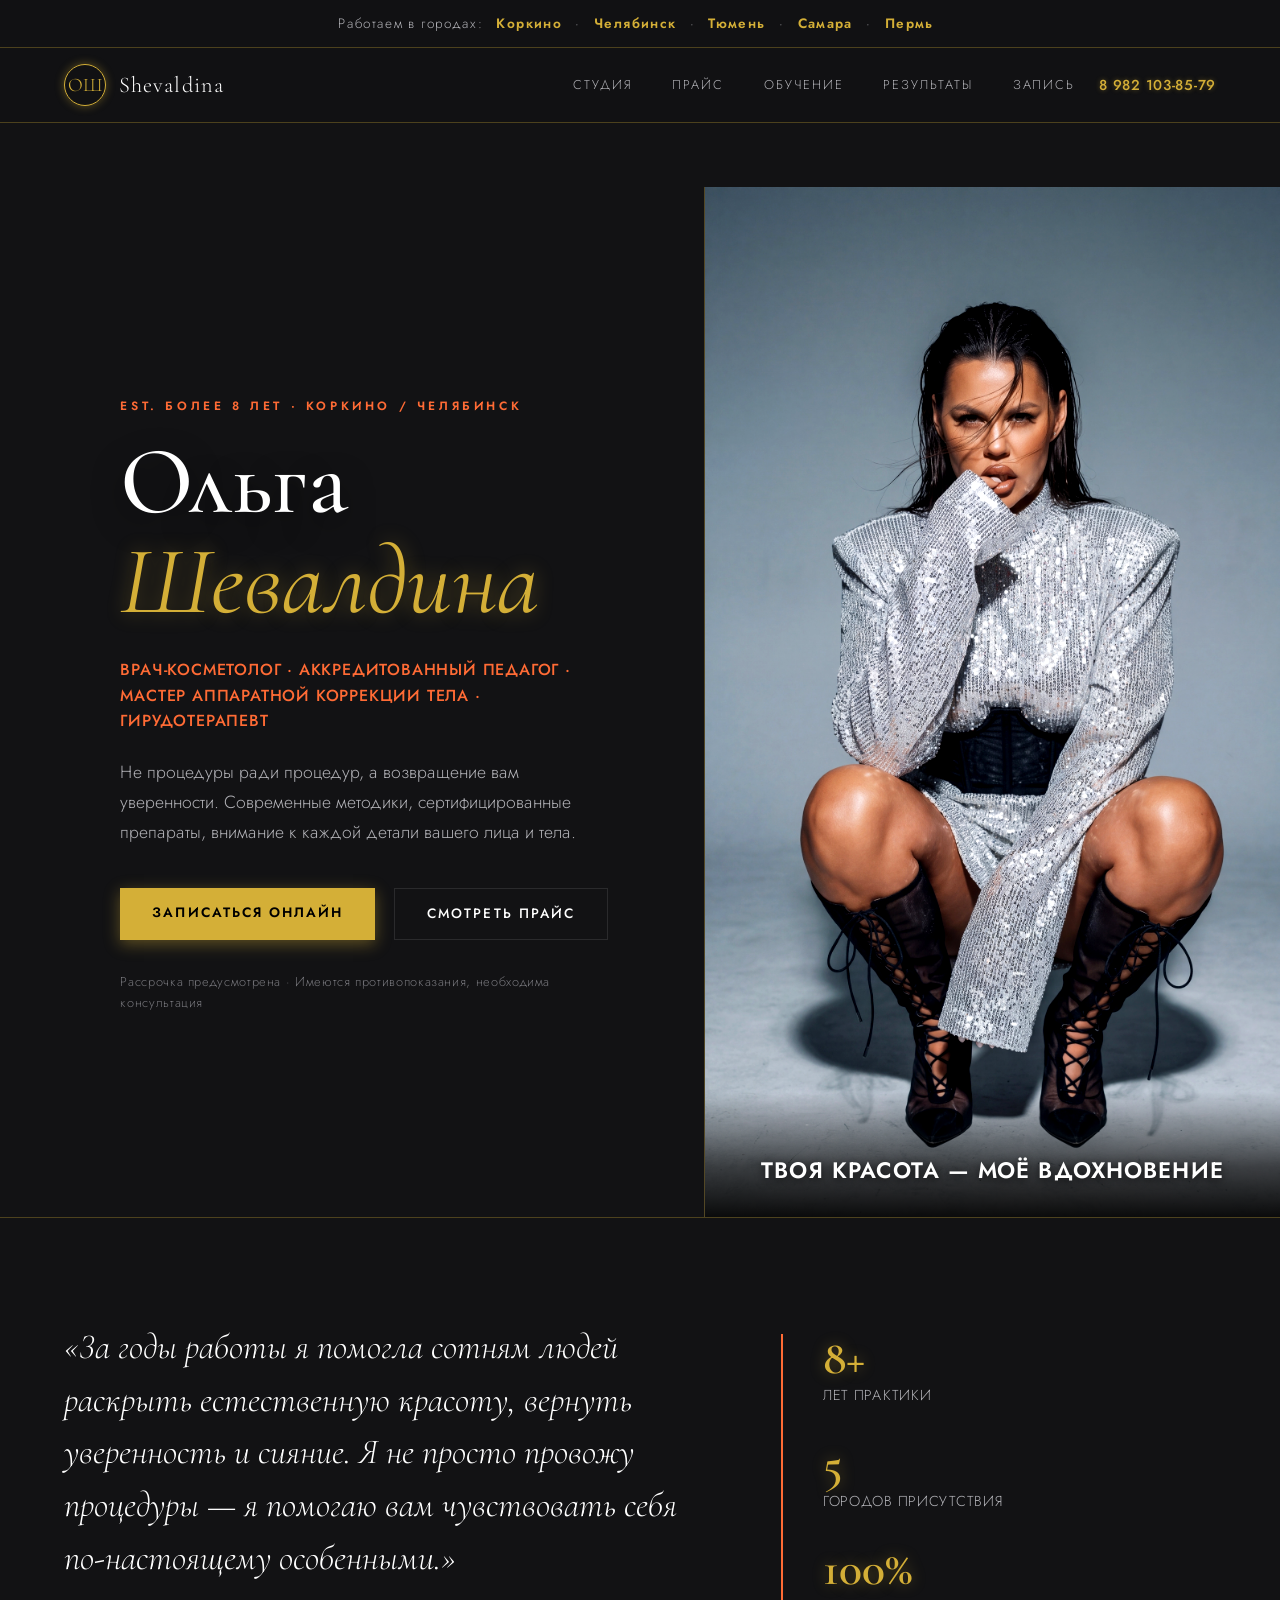
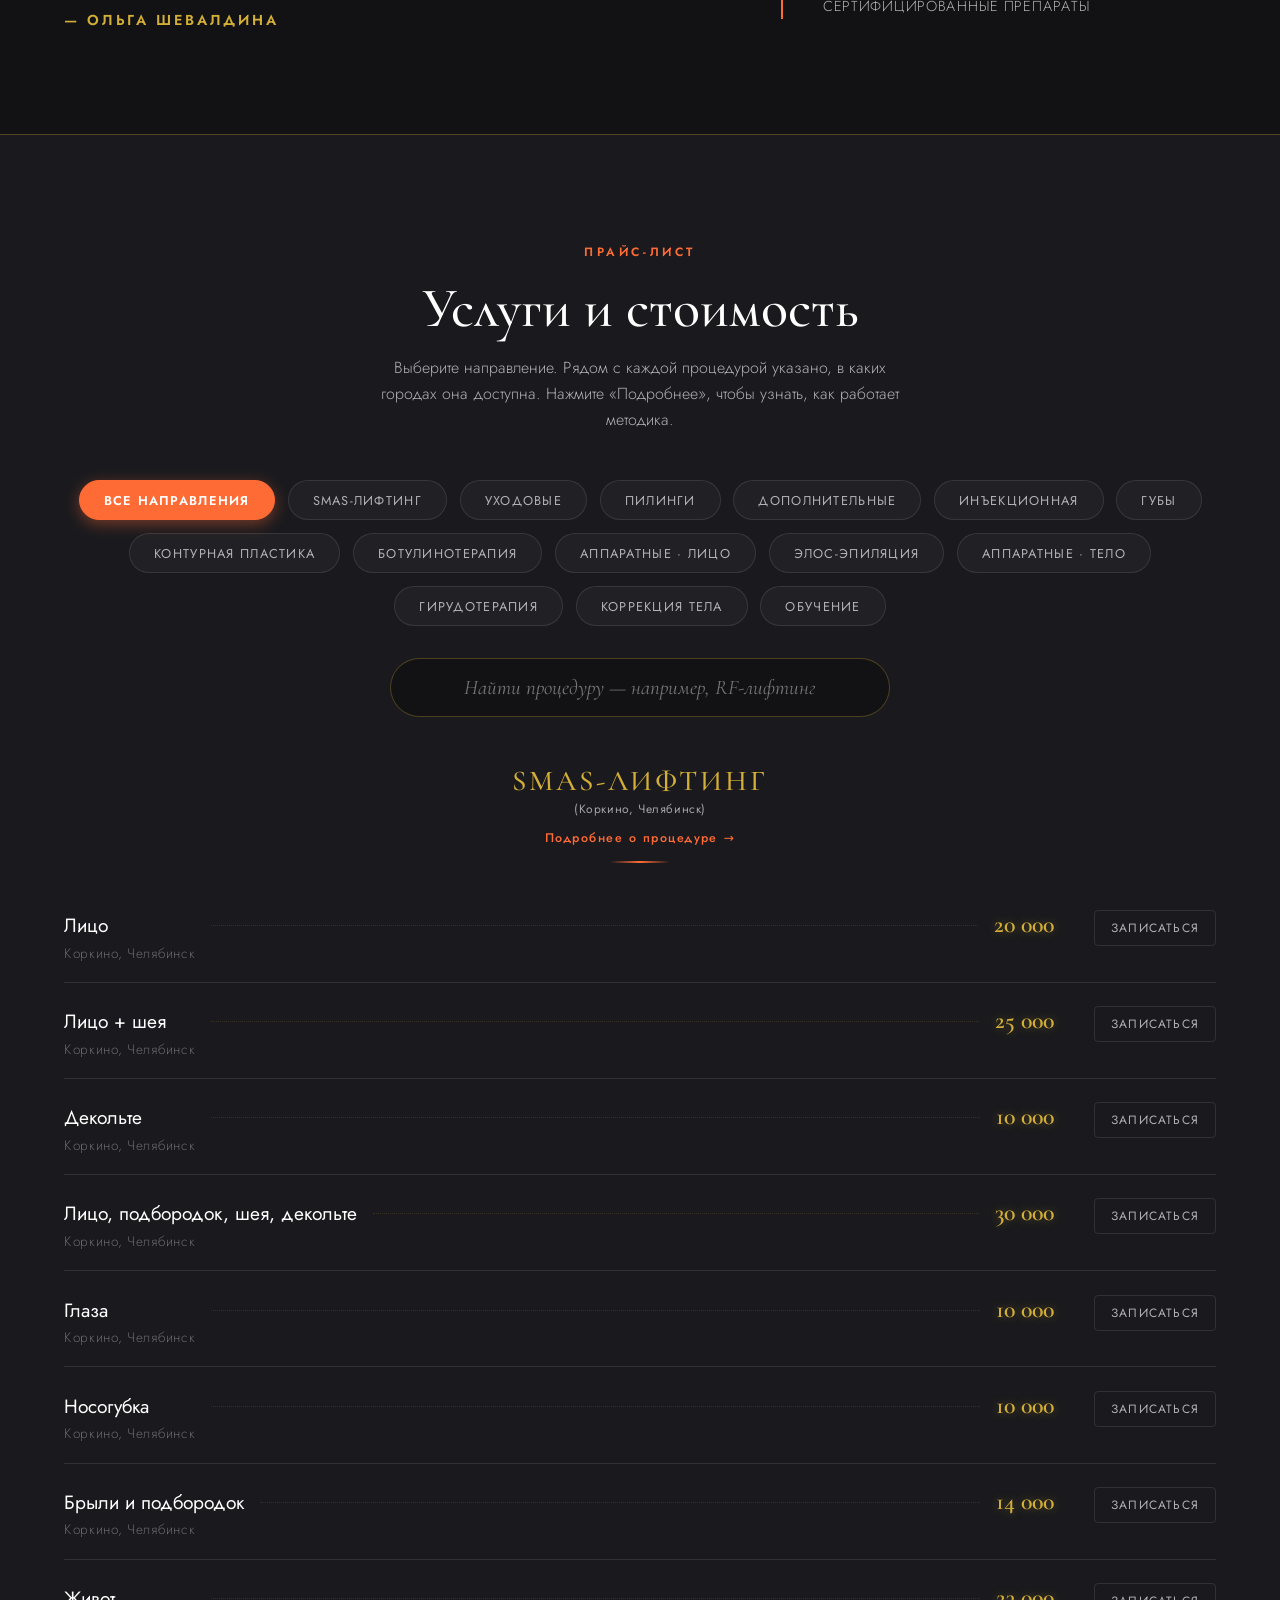
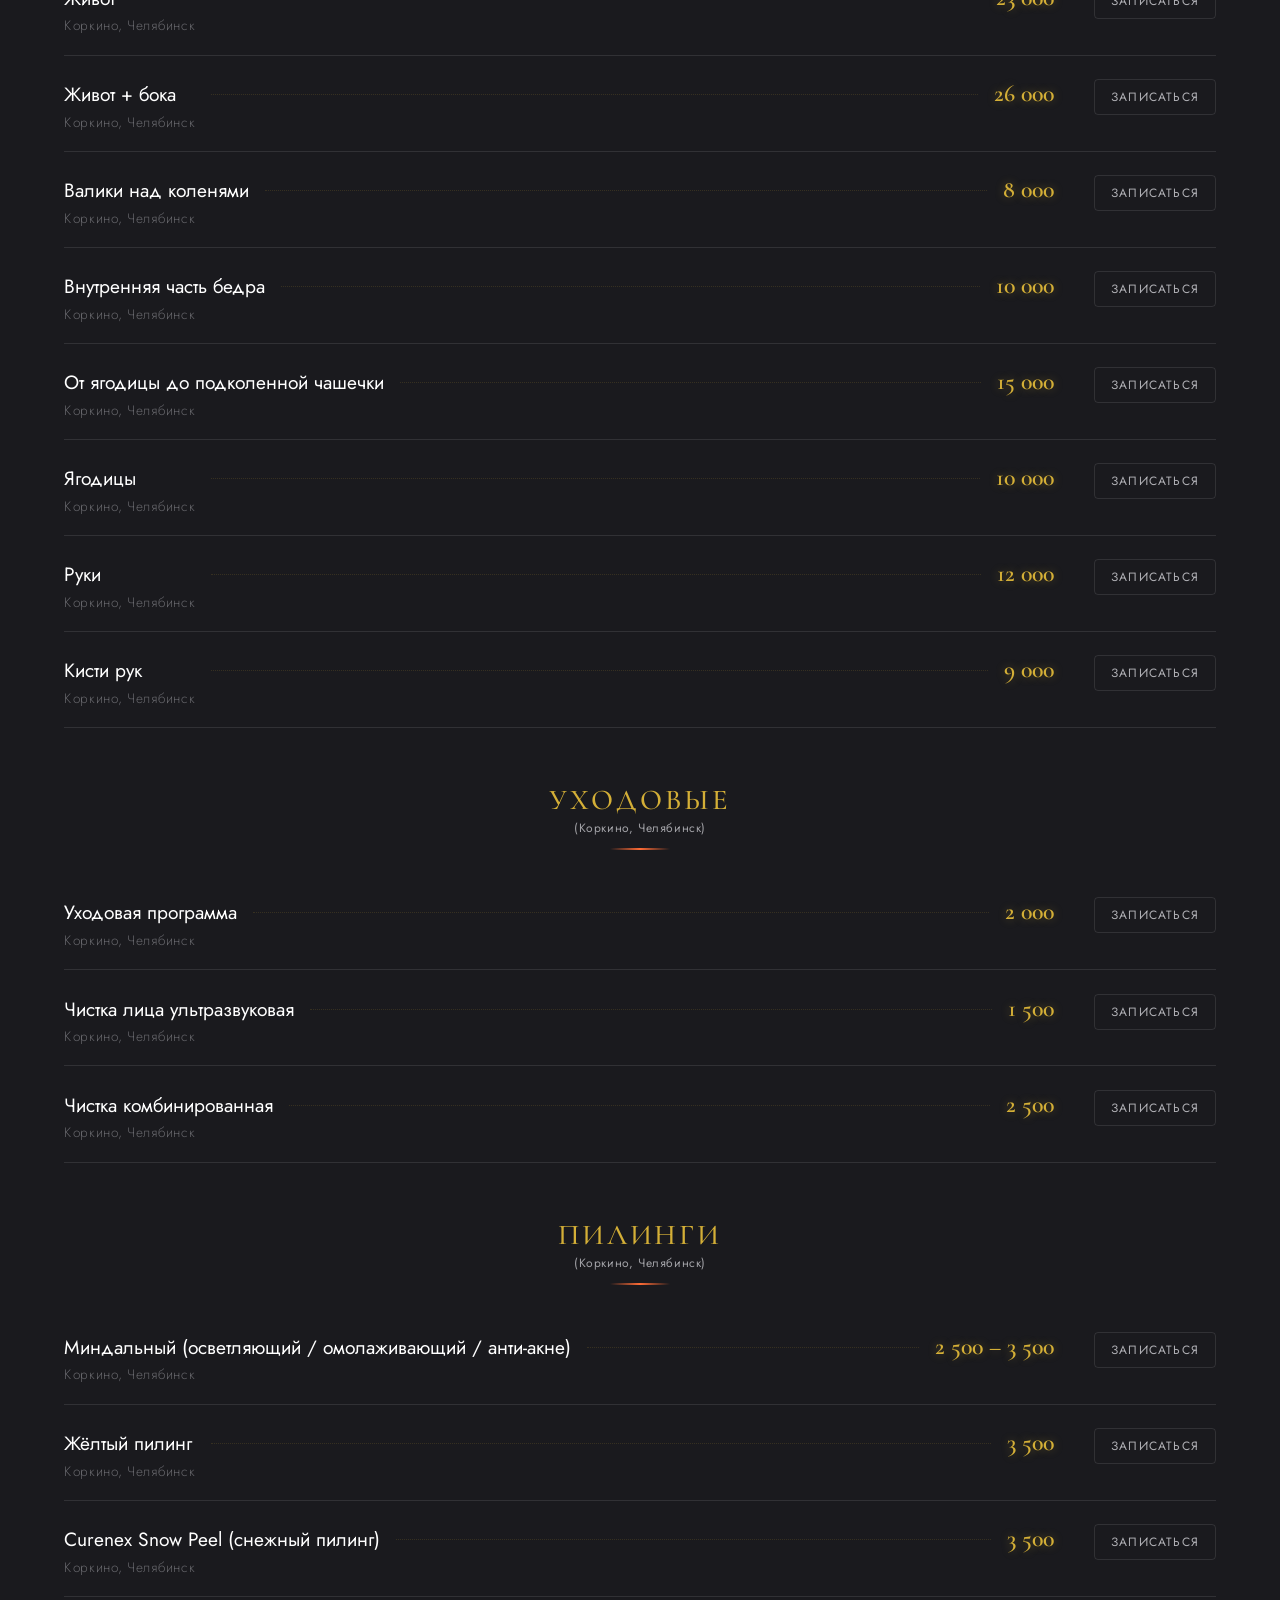
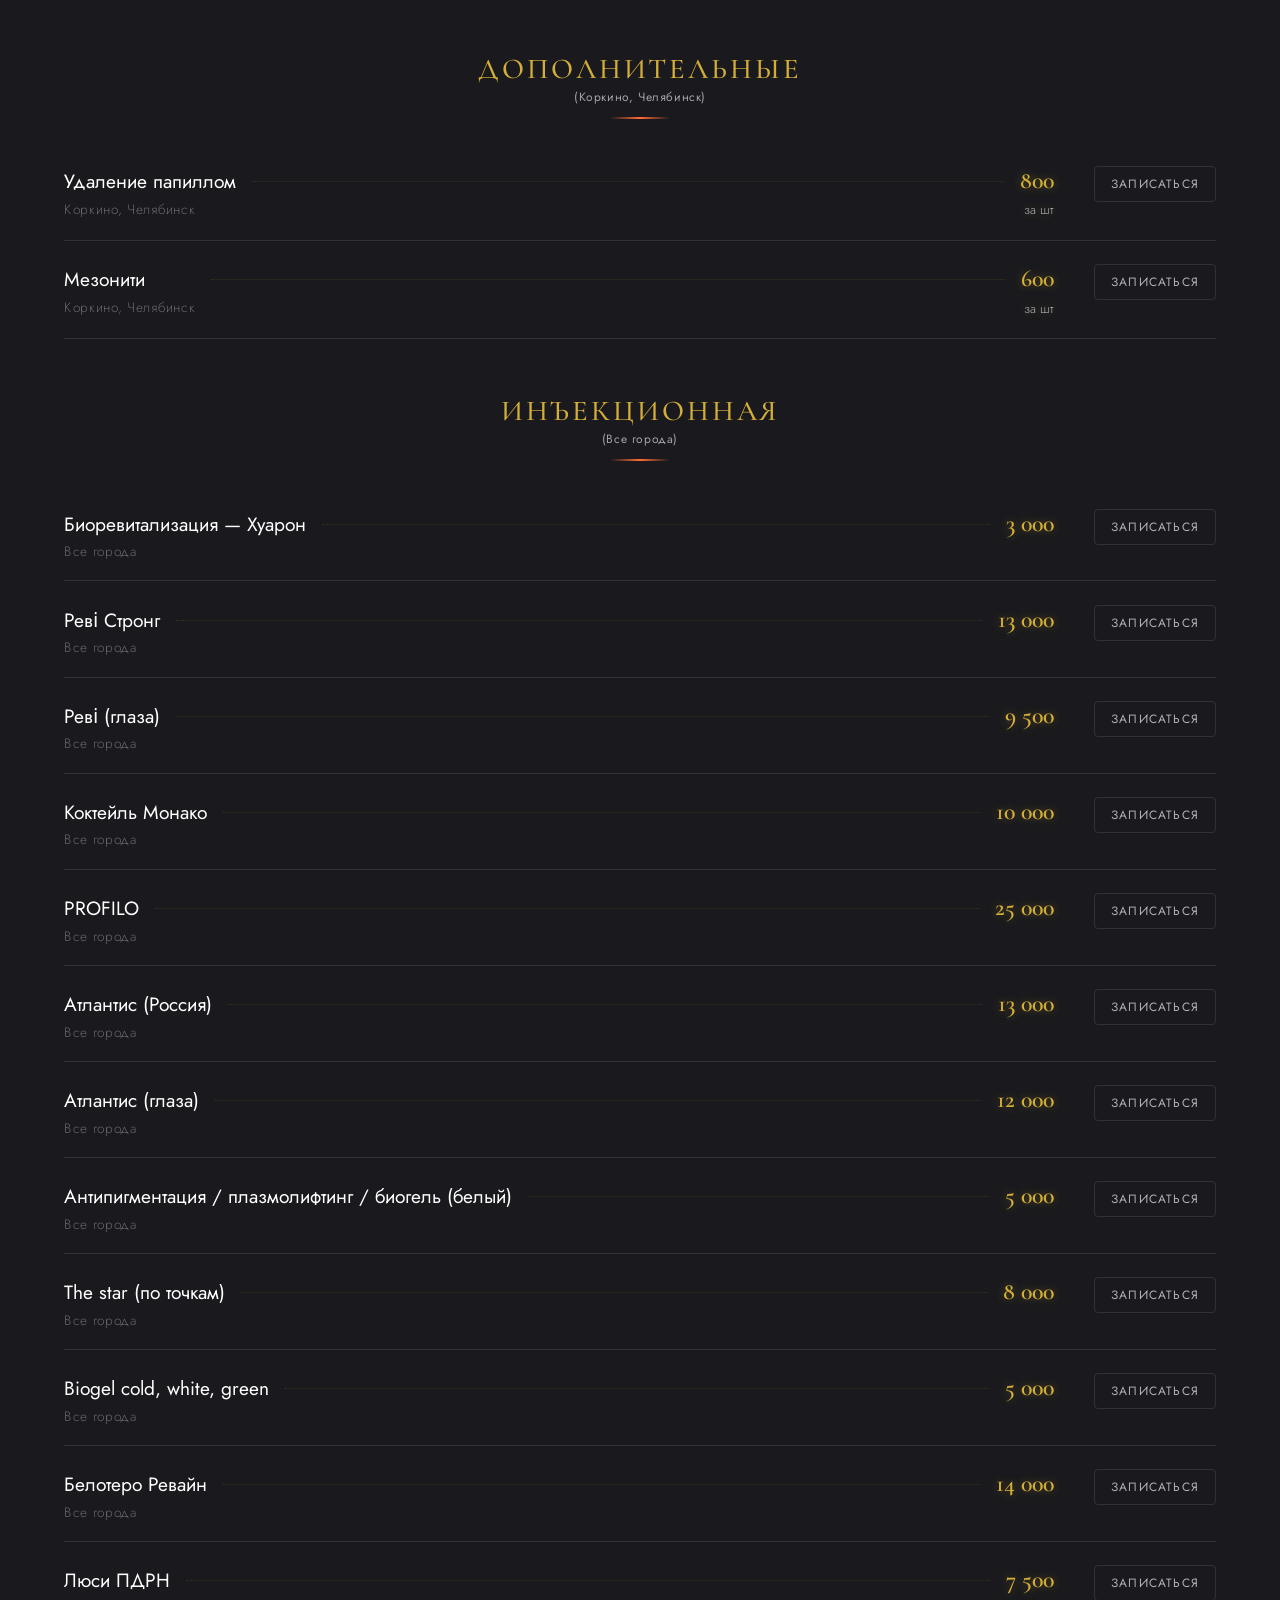
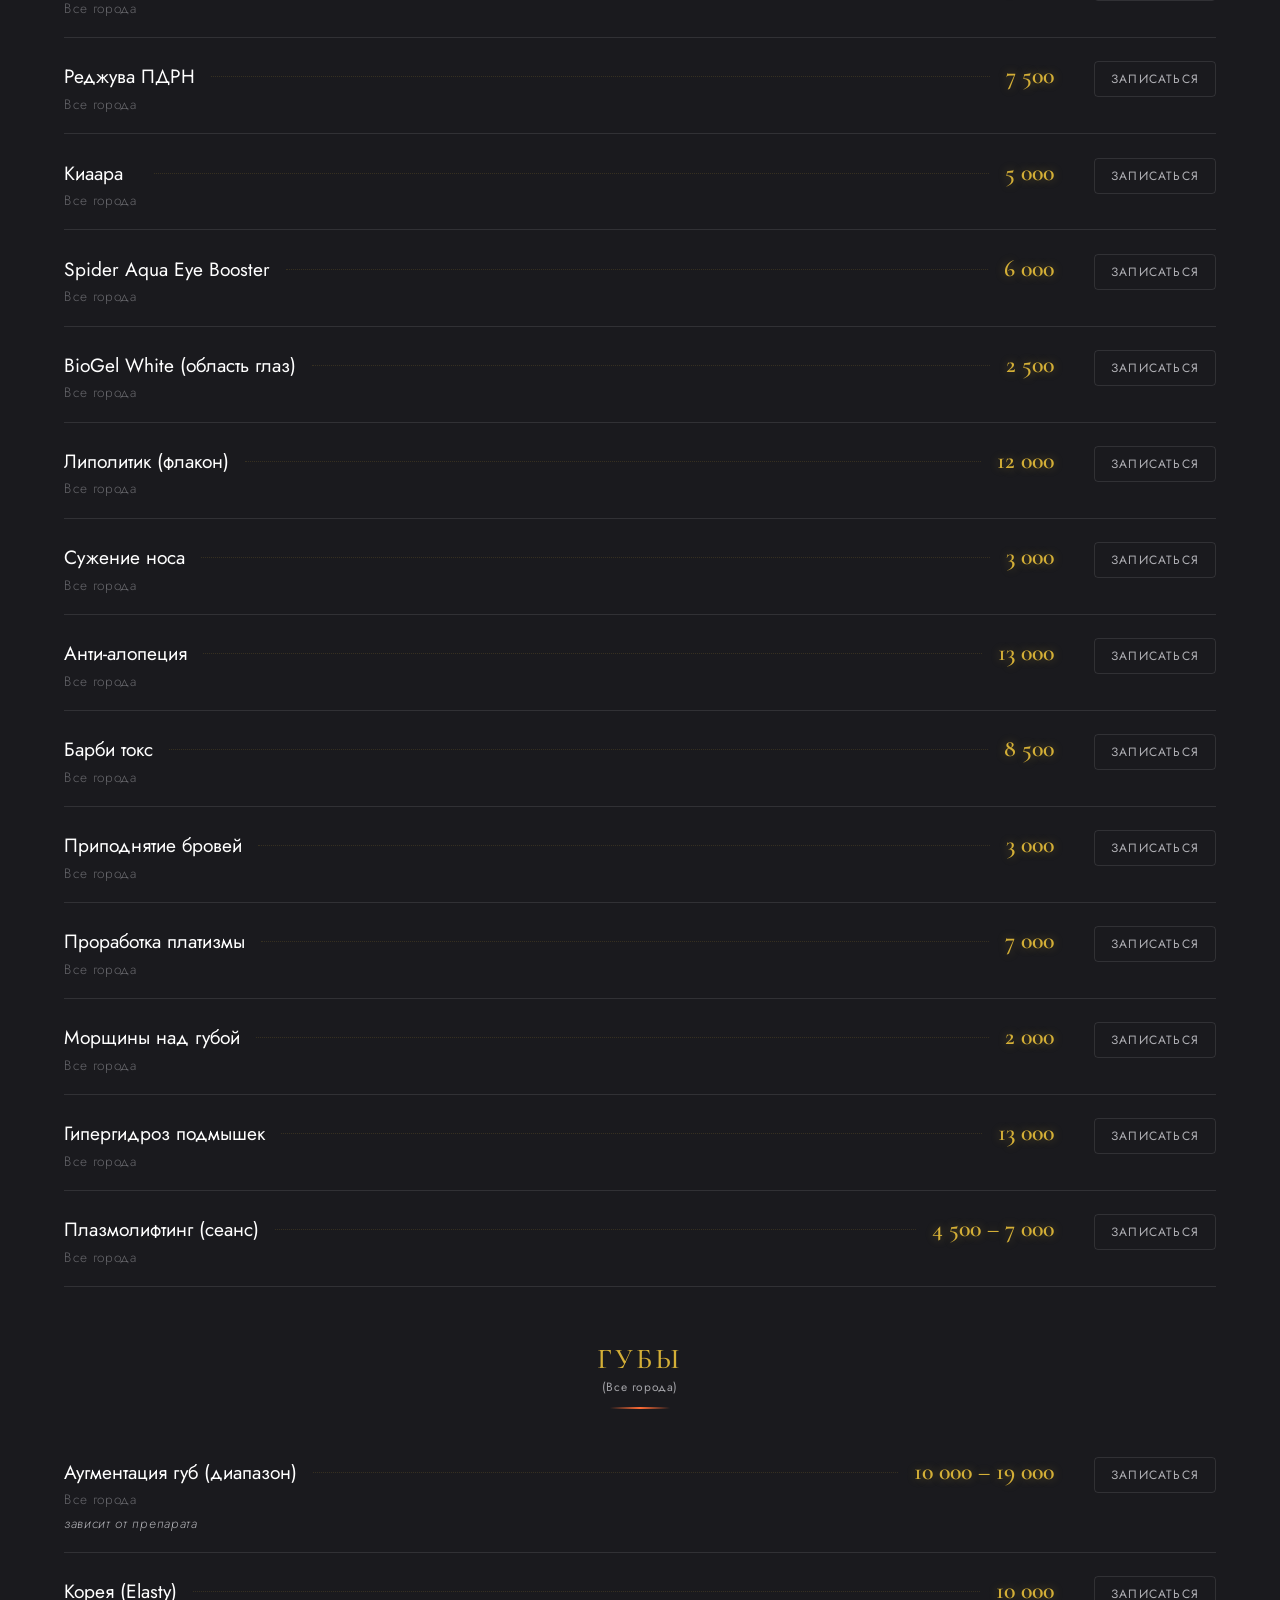
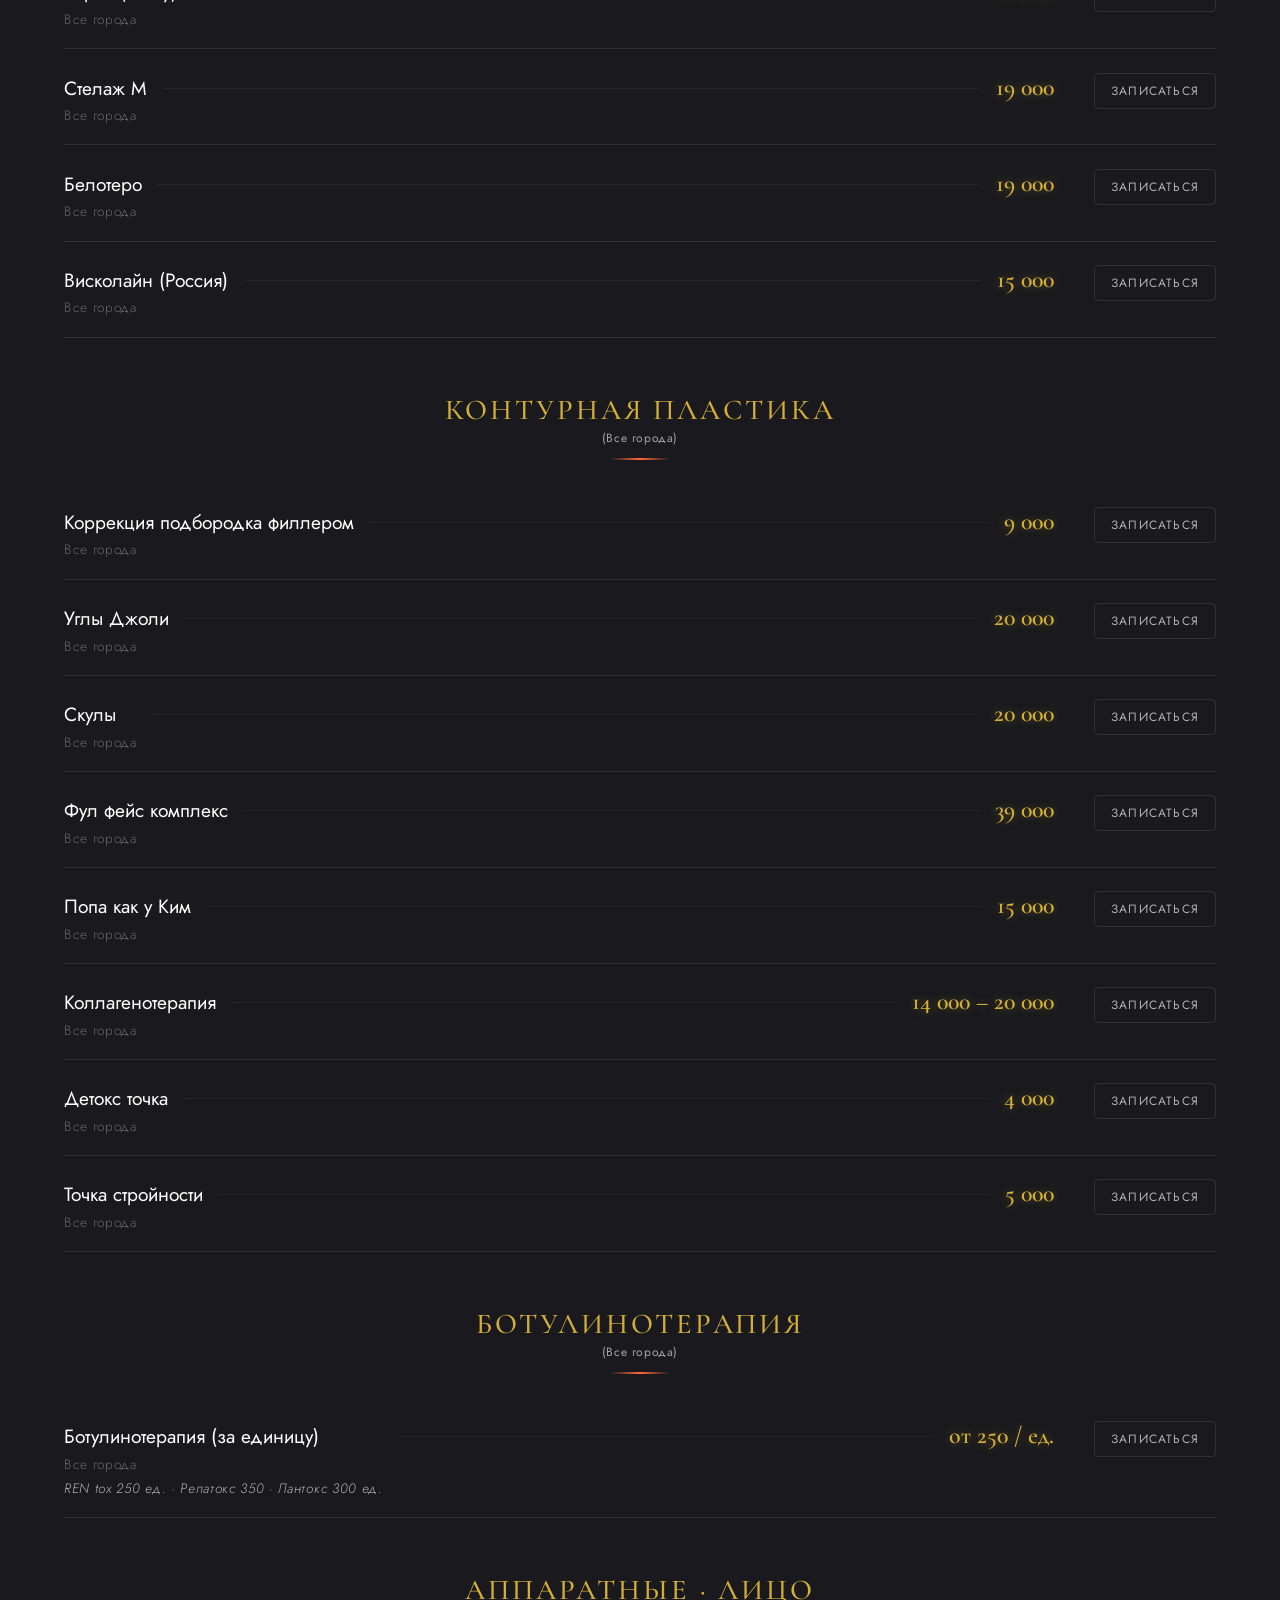
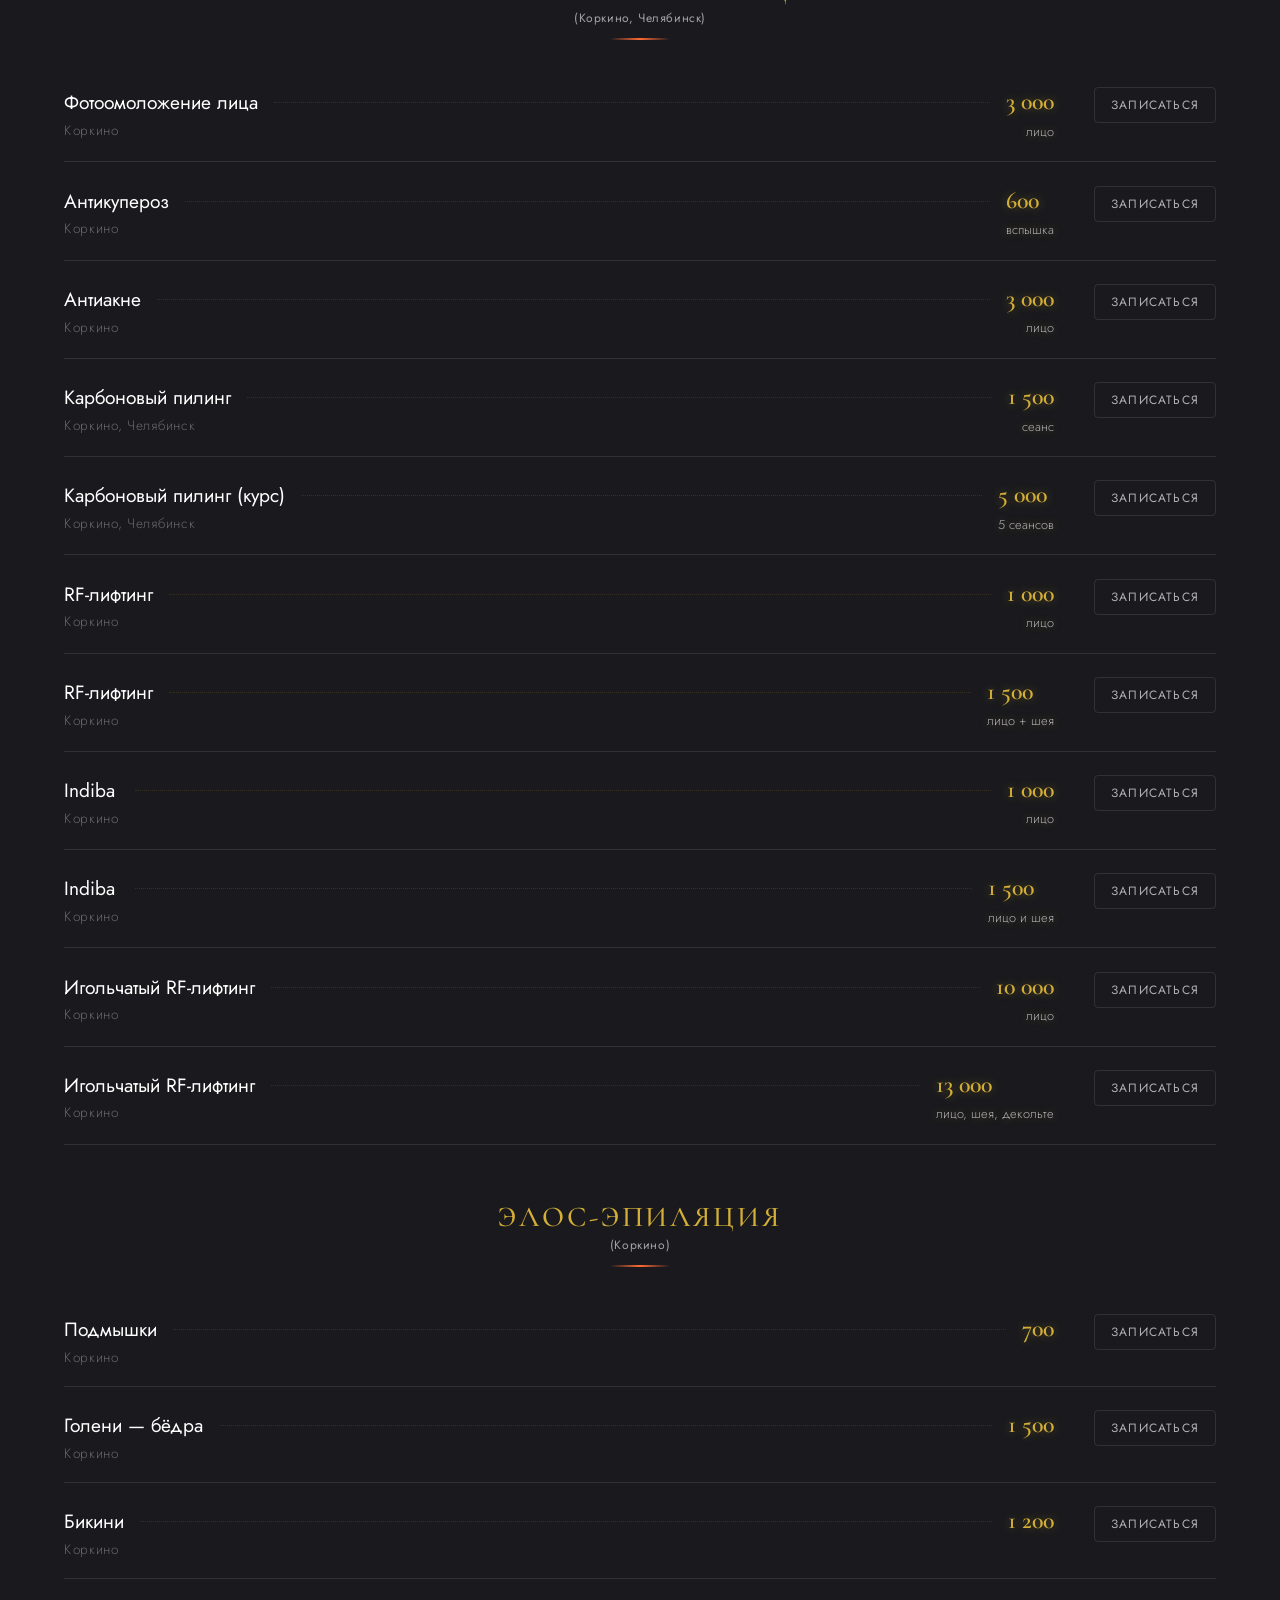
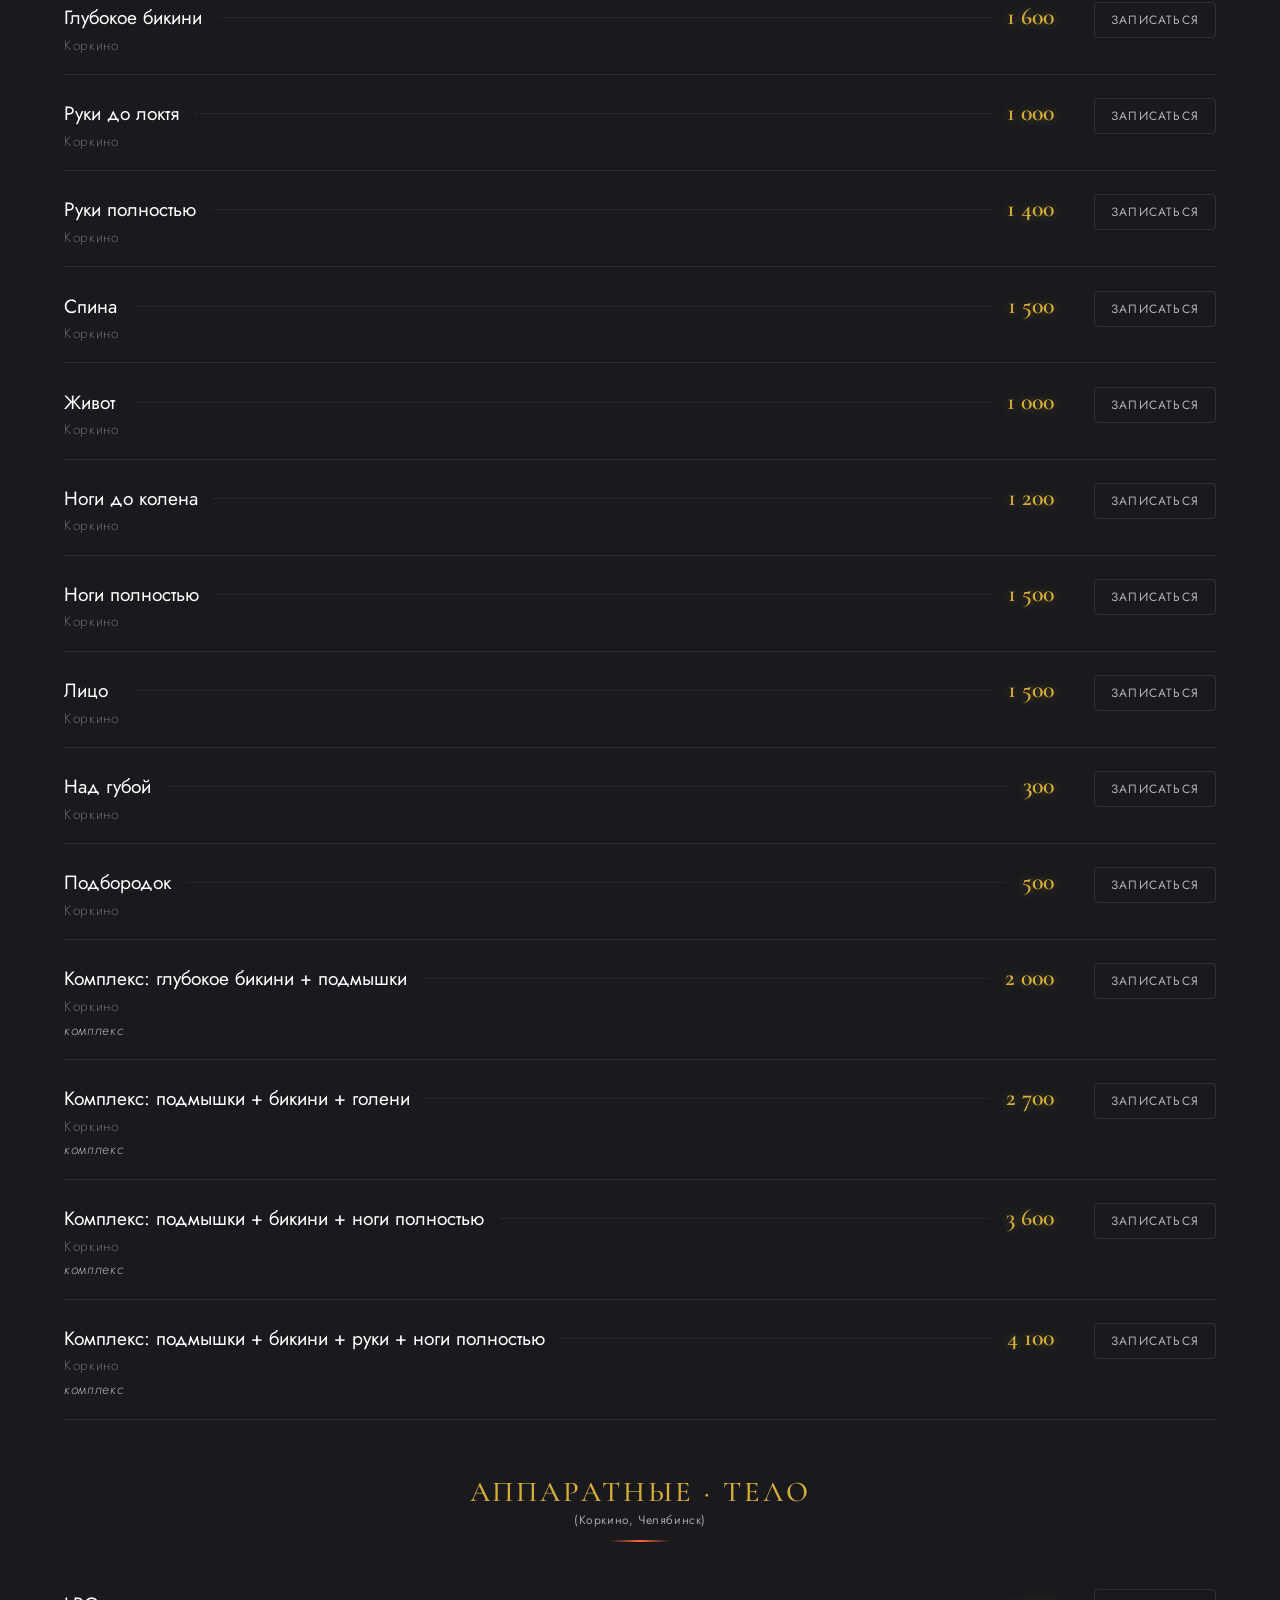
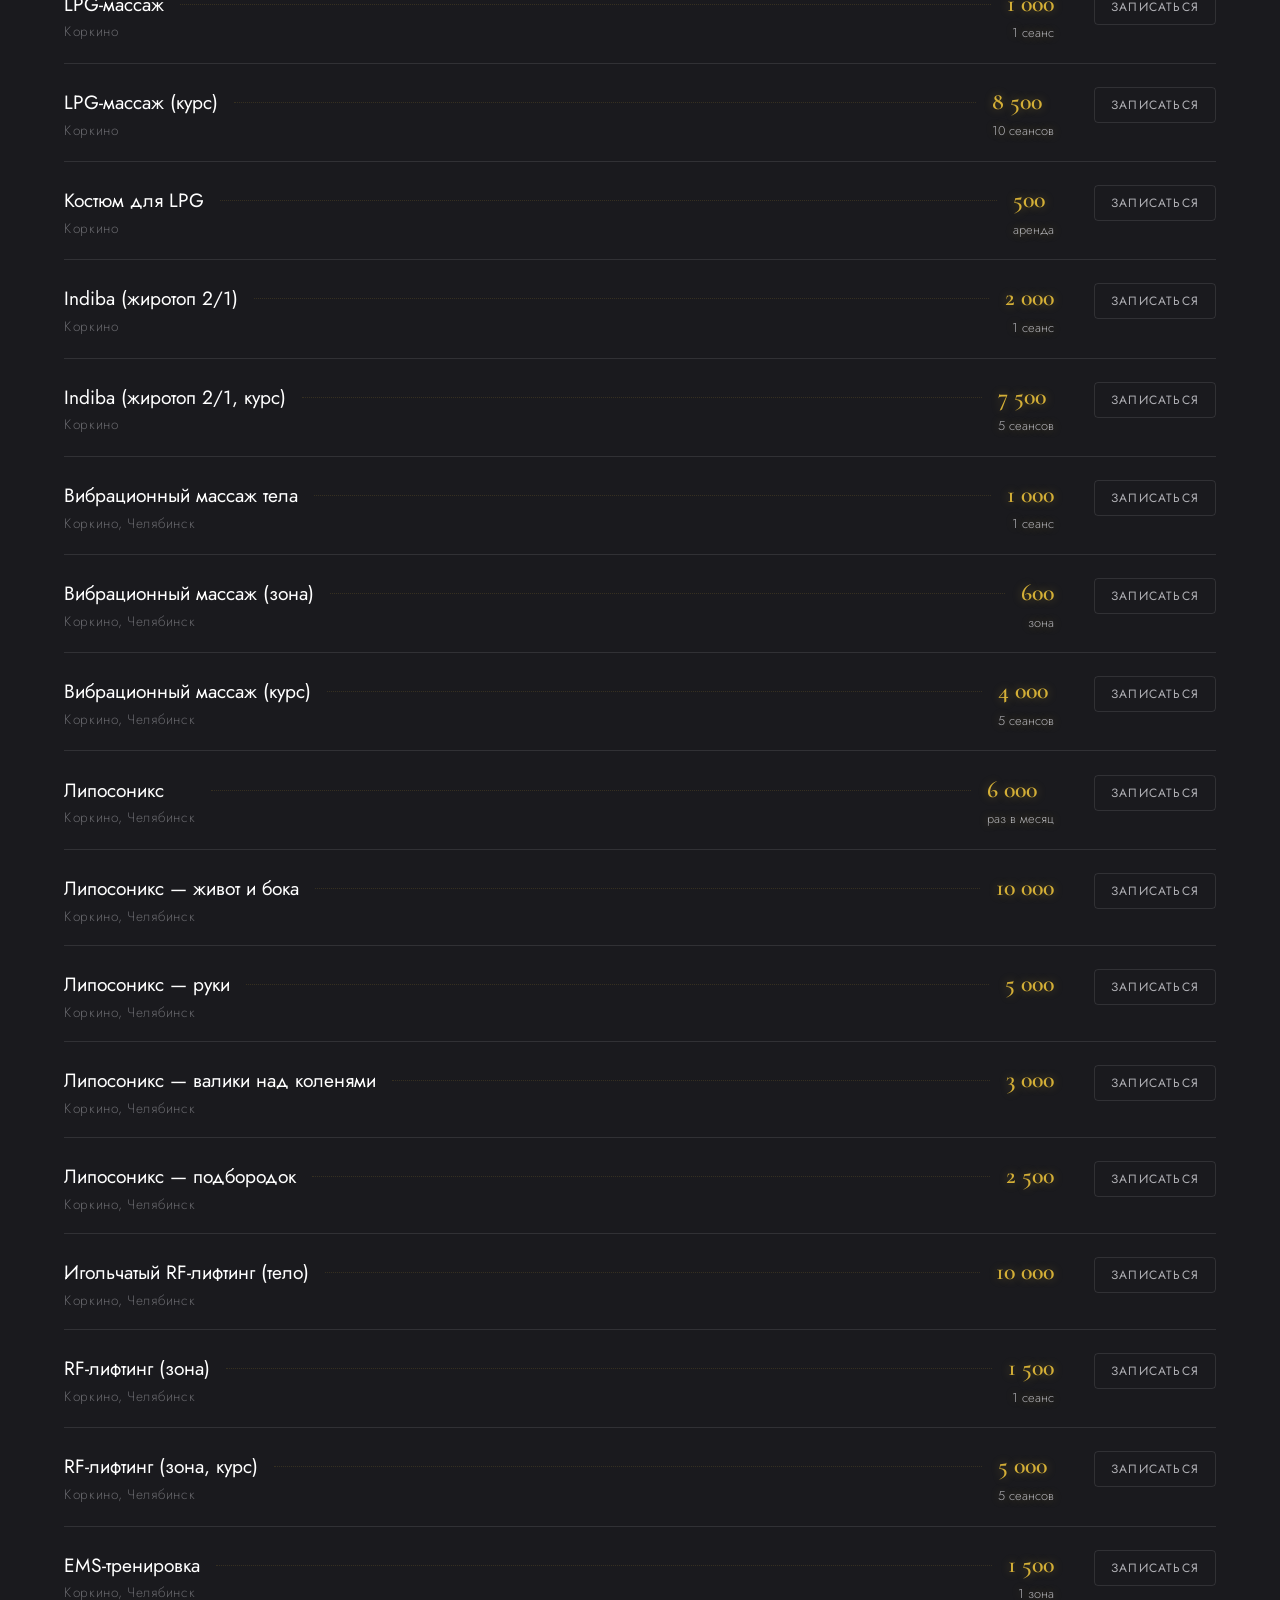
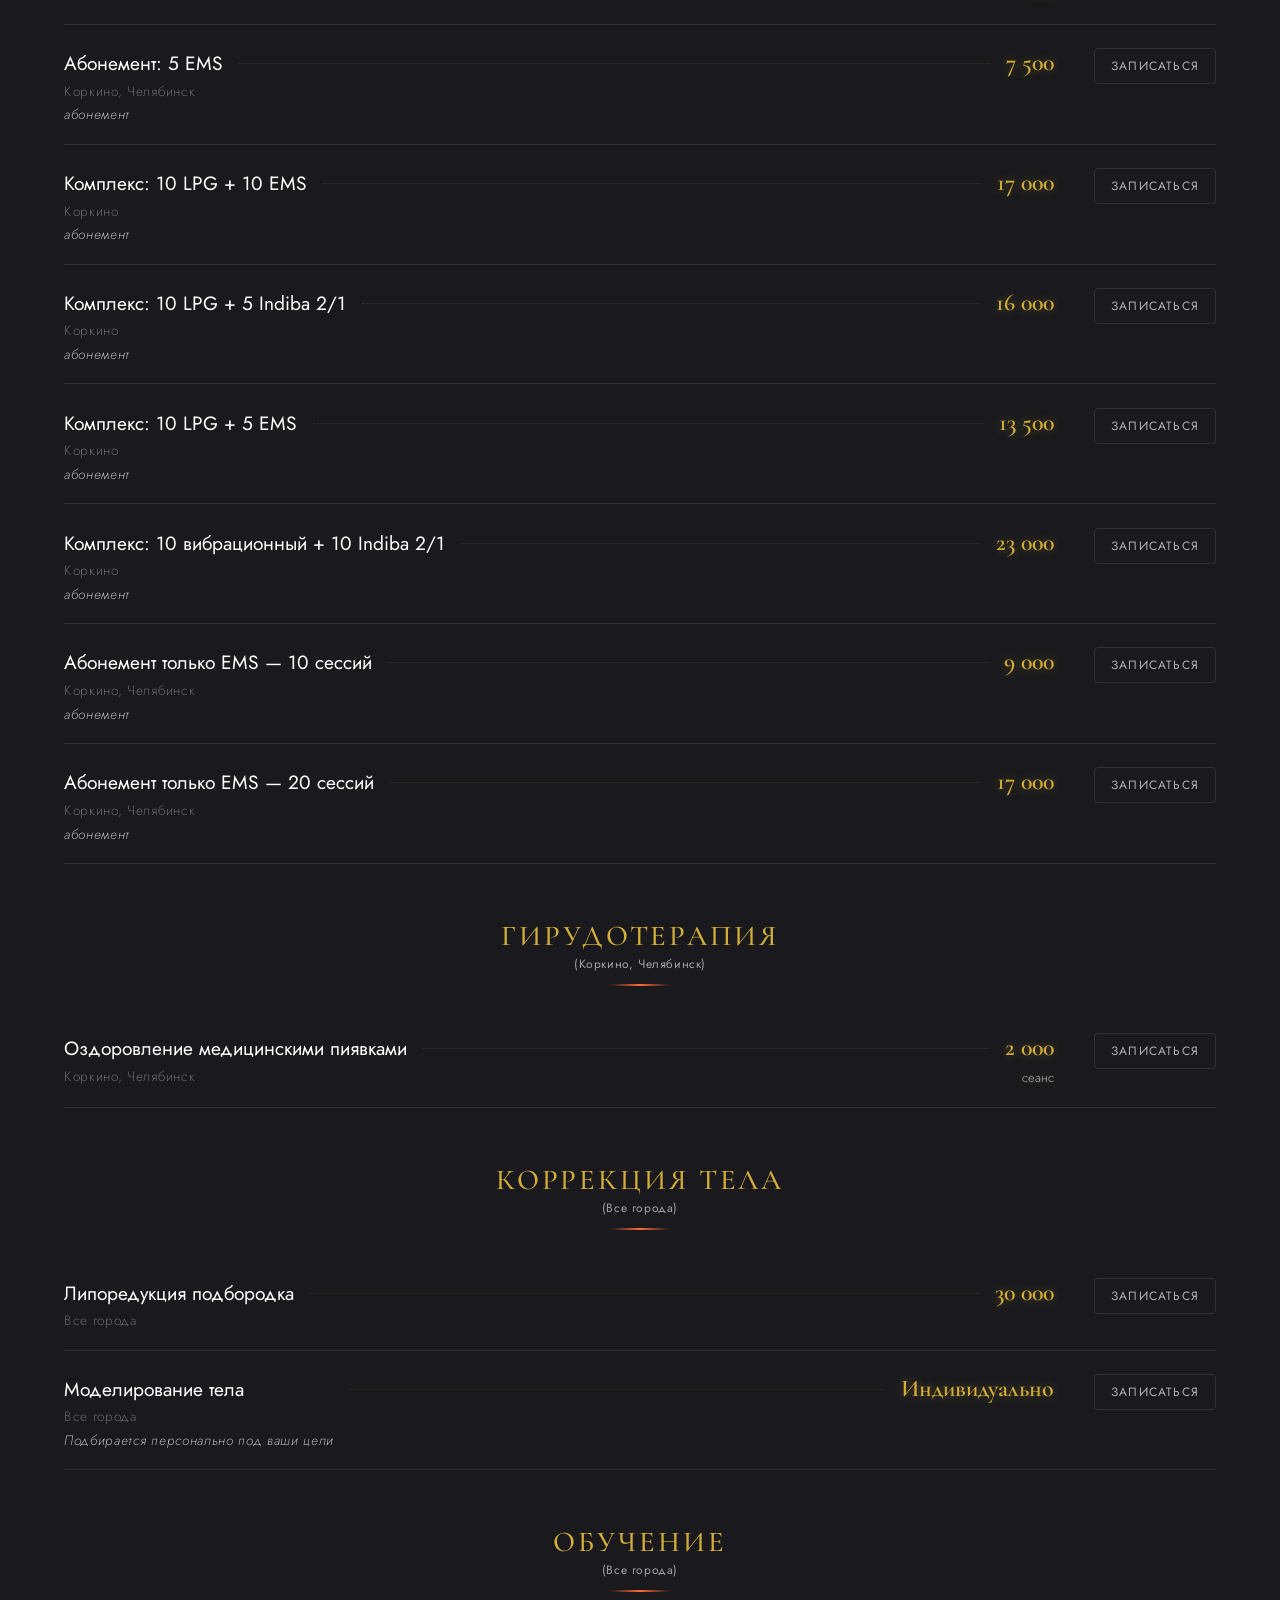
==== dark-luxury/index.html @ e30615d2 "Update index.html" ====
<!DOCTYPE html>
<html lang="ru">
<head>
<meta charset="UTF-8"/>
<meta name="viewport" content="width=device-width, initial-scale=1.0"/>
<title>Ольга Шевалдина — косметолог в Челябинске и Коркино | SMAS-лифтинг, инъекции, обучение</title>
<meta name="description" content="Врач-косметолог Ольга Шевалдина. SMAS-лифтинг, инъекционные процедуры, гирудотерапия, обучение с документами гос. образца. Запись онлайн: Коркино, Челябинск, Тюмень, Самара, Пермь."/>
<link rel="preconnect" href="https://fonts.googleapis.com">
<link rel="preconnect" href="https://fonts.gstatic.com" crossorigin>
<link href="https://fonts.googleapis.com/css2?family=Cormorant+Garamond:ital,wght@0,400;0,500;0,600;1,400&family=Jost:wght@300;400;500&display=swap" rel="stylesheet">
<link rel="stylesheet" href="css/style.css"/>
<!-- Open Graph / соцсети -->
<meta property="og:type" content="website"/>
<meta property="og:site_name" content="Студия Ольги Шевалдиной"/>
<meta property="og:title" content="Ольга Шевалдина — косметолог в Челябинске и Коркино"/>
<meta property="og:description" content="SMAS-лифтинг, инъекции, гирудотерапия, обучение с документами гос. образца. Запись онлайн по 5 городам."/>
<meta property="og:url" content="https://grishkov0106-cmd.github.io/dark-luxury/"/>
<meta property="og:image" content="https://grishkov0106-cmd.github.io/img/olga-hero.jpg"/>
<meta name="twitter:card" content="summary_large_image"/>
<meta name="geo.region" content="RU-CHE"/>
<meta name="geo.placename" content="Челябинск, Коркино"/>
<script type="application/ld+json">
{
  "@context":"https://schema.org",
  "@type":["Person","LocalBusiness"],
  "name":"Ольга Шевалдина",
  "jobTitle":"Врач-косметолог, аккредитованный педагог, гирудотерапевт",
  "image":"https://grishkov0106-cmd.github.io/img/olga-hero.jpg",
  "telephone":"+79821038579",
  "url":"https://grishkov0106-cmd.github.io/dark-luxury/",
  "areaServed":["Коркино","Челябинск","Тюмень","Самара","Пермь"],
  "address":{"@type":"PostalAddress","addressLocality":"Челябинск","addressRegion":"Челябинская область","addressCountry":"RU"},
  "openingHours":"Mo-Sa 10:00-20:00",
  "priceRange":"₽₽",
  "sameAs":["https://vk.com/"]
}
</script>
<style>
  .cities-bar{text-align:center;padding:.8rem 0;background:rgba(18,18,20,.98);border-bottom:1px solid var(--hair);font-size:.85rem;letter-spacing:.1em;color:var(--muted);position:relative;z-index:10}
  .cities-bar span{color:var(--gold);font-weight:600;margin:0 .5rem}
  .slot-picker{background:var(--bg2);border:1px solid var(--hair);padding:1.5rem;border-radius:18px}
  .slot-picker h4{font-family:var(--serif);color:var(--gold);margin-bottom:1rem;font-size:1.2rem}
  .city-select,.date-select{width:100%;background:none;border:none;border-bottom:1px solid var(--hair);color:var(--ink);font-family:var(--sans);font-size:1rem;padding:.8rem 0;margin-bottom:1rem;cursor:pointer}
  .city-select option{background:#1a1a1e;color:var(--ink)}
  .slots-grid{display:grid;grid-template-columns:repeat(4,1fr);gap:.5rem;margin-top:1rem}
  .slot-btn{background:transparent;border:1px solid var(--hair2);color:var(--muted);padding:.6rem;font-size:.85rem;cursor:pointer;transition:.3s;border-radius:8px}
  .slot-btn:hover:not(:disabled){border-color:var(--gold);color:var(--gold);background:rgba(212,175,55,.05)}
  .slot-btn.active{background:var(--gold);color:#0a0a0c;border-color:var(--gold);font-weight:600}
  .slot-btn.disabled{opacity:.3;cursor:not-allowed;text-decoration:line-through}
  .edu-badge{display:inline-block;border:1px solid var(--gold);color:var(--gold);padding:.3rem .8rem;font-size:.75rem;letter-spacing:.1em;text-transform:uppercase;margin-top:.5rem;border-radius:4px;background:rgba(212,175,55,.1)}
  .review-form-wrapper{margin-top:3rem;max-width:600px;margin-inline:auto}
  .review-form-wrapper input,.review-form-wrapper textarea{background:var(--bg2);border-radius:8px;padding:.8rem;border:1px solid var(--hair);width:100%;color:var(--ink);font-family:var(--sans);transition:border-color .3s}
  .review-form-wrapper input:focus,.review-form-wrapper textarea:focus{outline:none;border-color:var(--gold);box-shadow:0 0 5px rgba(212,175,55,.2)}
  .review-form-wrapper label{display:block;margin-top:1rem;font-size:.8rem;letter-spacing:.1em;text-transform:uppercase;color:var(--muted)}
  .review-form-wrapper label:first-child{margin-top:0}
</style>
</head>
<body>

<div class="cities-bar">Работаем в городах: <span>Коркино</span> · <span>Челябинск</span> · <span>Тюмень</span> · <span>Самара</span> · <span>Пермь</span></div>

<header class="topbar">
  <div class="container topbar__in">
    <a href="#top" class="logo"><span class="logo__mono">ОШ</span><span class="logo__word">Shevaldina</span></a>
    <nav class="menu" id="menu">
      <a href="#studio">Студия</a>
      <a href="#price">Прайс</a>
      <a href="#education">Обучение</a>
      <a href="#results">Результаты</a>
      <a href="#contact">Запись</a>
    </nav>
    <a href="tel:+79821038579" class="phone-link">8 982 103-85-79</a>
    <button class="burger" id="burger" aria-label="Меню"><span></span><span></span></button>
  </div>
</header>

<section class="hero" id="top">
  <div class="hero__grid">
    <div class="hero__text container-side">
      <p class="overline">Est. более 8 лет · Коркино / Челябинск</p>
      <h1>Ольга<br/><em>Шевалдина</em></h1>
      <p class="hero__role">Врач-косметолог · аккредитованный педагог · мастер аппаратной коррекции тела · гирудотерапевт</p>
      <p class="hero__lead">Не процедуры ради процедур, а возвращение вам уверенности. Современные методики, сертифицированные препараты, внимание к каждой детали вашего лица и тела.</p>
      <div class="hero__actions">
        <a href="#contact" class="btn btn--gold">Записаться онлайн</a>
        <a href="#price" class="btn btn--line">Смотреть прайс</a>
      </div>
      <p class="hero__fine">Рассрочка предусмотрена · Имеются противопоказания, необходима консультация</p>
    </div>
    <div class="hero__photo">
      <img src="../img/olga-hero.jpg" alt="Ольга Шевалдина" onerror="this.style.display='none';document.querySelector('.hero__ph-fb').style.display='flex'"/>
      <div class="hero__ph-fb"><span>ОШ</span></div>
      <div class="hero__caption">Твоя красота — моё вдохновение</div>
    </div>
  </div>
</section>

<section class="studio" id="studio">
  <div class="container studio__grid">
    <div class="studio__quote">
      <p>«За годы работы я помогла сотням людей раскрыть естественную красоту, вернуть уверенность и сияние. Я не просто провожу процедуры — я помогаю вам чувствовать себя по-настоящему особенными.»</p>
      <span class="sign">— Ольга Шевалдина</span>
    </div>
    <div class="studio__facts">
      <div class="fact"><b>8+</b><span>лет практики</span></div>
      <div class="fact"><b>5</b><span>городов присутствия</span></div>
      <div class="fact"><b>100%</b><span>сертифицированные препараты</span></div>
    </div>
  </div>
</section>

<section class="price" id="price">
  <div class="container">
    <div class="sec-head">
      <p class="overline">Прайс-лист</p>
      <h2>Услуги и стоимость</h2>
      <p class="sec-sub">Выберите направление. Рядом с каждой процедурой указано, в каких городах она доступна. Нажмите «Подробнее», чтобы узнать, как работает методика.</p>
    </div>
    <div class="filters" id="filters"></div>
    <div class="find"><input type="text" id="find" placeholder="Найти процедуру — например, RF-лифтинг" autocomplete="off"/></div>
    <div class="pricelist" id="pricelist"></div>
    <p class="none" id="none" hidden>По вашему запросу ничего не найдено.</p>
    <div class="price-foot">
      <span>Цены в рублях · ИП Шевалдина Ольга Николаевна · Челябинск / Коркино</span>
      <span>Информация не является публичной офертой</span>
    </div>
  </div>
</section>

<section class="edu" id="education" style="padding:clamp(3rem,7vw,6rem) 0;border-top:1px solid var(--hair);background:var(--bg2)">
  <div class="container">
    <div class="sec-head">
      <p class="overline">Академия красоты</p>
      <h2>Обучение и повышение квалификации</h2>
      <p class="sec-sub">Официальные документы для вашей карьеры. Очно в Коркино и Челябинске, а также онлайн — по вашему желанию.</p>
    </div>
    <div style="display:grid;grid-template-columns:repeat(auto-fit,minmax(300px,1fr));gap:1.5rem">
      <article style="background:var(--bg);border:1px solid var(--hair);padding:1.5rem;border-radius:12px">
        <span style="color:var(--gold);font-size:.8rem;text-transform:uppercase;letter-spacing:.1em">Гирудотерапия</span>
        <h3 style="font-family:var(--serif);font-size:1.3rem;margin:.5rem 0">Курс «Гирудотерапия»</h3>
        <p style="color:var(--muted);font-size:.9rem">Оздоровление медицинскими пиявками. Теория и практика.</p>
        <div style="margin-top:1rem;display:flex;justify-content:space-between;align-items:center">
          <div style="font-family:var(--serif);font-size:1.2rem;color:var(--gold)">15 000 ₽</div>
          <span class="edu-badge">Гос. образец · Онлайн</span>
        </div>
      </article>
      <article style="background:var(--bg);border:1px solid var(--hair);padding:1.5rem;border-radius:12px">
        <span style="color:var(--gold);font-size:.8rem;text-transform:uppercase;letter-spacing:.1em">Аппаратная косметология</span>
        <h3 style="font-family:var(--serif);font-size:1.3rem;margin:.5rem 0">Мастер аппаратной коррекции тела</h3>
        <p style="color:var(--muted);font-size:.9rem">Курс по работе с телом. Очно или онлайн.</p>
        <div style="margin-top:1rem;display:flex;justify-content:space-between;align-items:center">
          <div style="font-family:var(--serif);font-size:1.2rem;color:var(--gold)">Индивидуально</div>
          <span class="edu-badge">Сертификат</span>
        </div>
      </article>
      <article style="background:var(--bg);border:1px solid var(--hair);padding:1.5rem;border-radius:12px">
        <span style="color:var(--gold);font-size:.8rem;text-transform:uppercase;letter-spacing:.1em">Для специалистов</span>
        <h3 style="font-family:var(--serif);font-size:1.3rem;margin:.5rem 0">Аттестация и повышение квалификации</h3>
        <p style="color:var(--muted);font-size:.9rem">Выдача документов действующим мастерам. Возможно онлайн.</p>
        <div style="margin-top:1rem;display:flex;justify-content:space-between;align-items:center">
          <div style="font-family:var(--serif);font-size:1.2rem;color:var(--gold)">Индивидуально</div>
          <span class="edu-badge">Гос. образец</span>
        </div>
      </article>
    </div>
  </div>
</section>

<section class="results" id="results" style="padding:clamp(3rem,7vw,6rem) 0;border-top:1px solid var(--hair)">
  <div class="container">
    <div class="sec-head">
      <p class="overline">Результаты</p>
      <h2>До и После</h2>
      <p class="sec-sub">Реальные кейсы клиентов. На одном кадре слева — «до», справа — «после». Результаты зависят от индивидуальных особенностей.</p>
    </div>
    <div id="resultsGrid" class="res-block"></div>

    <div class="sec-head" style="margin-top:4rem">
      <p class="overline">Отзывы</p>
      <h2>Что говорят клиенты</h2>
    </div>
    <div class="reviews-slider" id="reviewsList">
      <div class="review-card"><p class="review-text">«Ольга — волшебница! После курса LPG и Indiba ушли объемы, кожа подтянулась. Очень внимательный подход, всегда объясняет, что делает и зачем.»</p><div class="review-author">— Анна К., Челябинск</div></div>
      <div class="review-card"><p class="review-text">«Прошла обучение гирудотерапии. Документы получила быстро, всё официально. Ольга дает очень много практики, не "вода", а реальные знания.»</p><div class="review-author">— Марина С., Коркино</div></div>
      <div class="review-card"><p class="review-text">«Делала липоредукцию подбородка. Результат превзошел ожидания! Теперь только к Ольге, рекомендую всем подругам.»</p><div class="review-author">— Елена В., Тюмень</div></div>
    </div>
    <div class="review-form-wrapper">
      <h3 style="font-family:var(--serif);color:var(--gold);text-align:center;margin-bottom:1.5rem;font-size:1.4rem">Оставить отзыв</h3>
      <form id="reviewForm" style="display:grid;gap:0">
        <label>Ваше имя<input type="text" id="rName" placeholder="Как вас зовут" required/></label>
        <label>Город<input type="text" id="rCity" placeholder="Например: Челябинск" required/></label>
        <label>Ваш отзыв<textarea id="rText" rows="4" placeholder="Расскажите о вашем опыте..." required></textarea></label>
        <button type="submit" class="btn btn--gold btn--full" style="margin-top:1.5rem">Опубликовать отзыв</button>
        <p style="font-size:.75rem;color:var(--dim);text-align:center;margin-top:.8rem">Демо: отзыв сохранится только в вашем браузере. На боевом сайте проходит модерацию.</p>
      </form>
    </div>
  </div>
</section>

<section class="approach" id="approach">
  <div class="container approach__grid">
    <div class="approach__head"><p class="overline">Подход</p><h2>Почему выбирают именно меня</h2></div>
    <ul class="approach__list">
      <li><span>01</span><div><h3>Индивидуальный протокол</h3><p>Программа подбирается под вашу кожу, цели и особенности — без шаблонных «пакетов».</p></div></li>
      <li><span>02</span><div><h3>Официальное обучение</h3><p>Аккредитованный педагог: выдаю свидетельства государственного образца и сертификаты.</p></div></li>
      <li><span>03</span><div><h3>Безопасность и качество</h3><p>Только сертифицированные препараты. Честно предупреждаю о противопоказаниях до процедуры.</p></div></li>
      <li><span>04</span><div><h3>Работа в 5 городах</h3><p>Основная база в Коркино и Челябинске. Регулярные выезды в Тюмень, Самару и Пермь.</p></div></li>
    </ul>
  </div>
</section>

<section class="promo">
  <div class="container promo__in">
    <div><p class="overline">Акции</p><h3>Первое посещение — скидка 70%</h3></div>
    <div><p class="overline">Рекомендация</p><h3>Приведи подружку — кешбэк 600 ₽</h3></div>
    <div><p class="overline">Оплата</p><h3>Рассрочка предусмотрена</h3></div>
  </div>
</section>

<section class="contact" id="contact">
  <div class="container contact__grid">
    <div class="contact__info">
      <p class="overline">Онлайн-запись</p>
      <h2>Выберите город и время</h2>
      <p>Я работаю в нескольких городах. Выберите локацию, дату и свободное окно. Список услуг подстроится под город автоматически. Я свяжусь с вами для подтверждения.</p>
      <a href="tel:+79821038579" class="contact__tel">8 982 103-85-79</a>
      <p class="contact__hours">Коркино / Челябинск · Пн–Сб · 10:00 – 20:00</p>
    </div>
    <form class="cform" id="cform" novalidate>
      <label>Город приема
        <select class="city-select" id="cCity" required>
          <option value="">— Выберите город —</option>
          <option value="korkino">Коркино (Основная база)</option>
          <option value="chelyabinsk">Челябинск</option>
          <option value="tyumen">Тюмень (выезд)</option>
          <option value="samara">Самара (выезд)</option>
          <option value="perm">Пермь (выезд)</option>
        </select>
      </label>
      <label>Процедура<select id="cService" required></select></label>
      <div class="slot-picker">
        <h4>Выберите дату и время</h4>
        <input type="date" class="date-select" id="cDate" required/>
        <div class="slots-grid" id="slotsGrid"></div>
        <input type="hidden" id="cTime" required/>
        <p style="font-size:.8rem;color:var(--dim);margin-top:.5rem" id="slotStatus">Сначала выберите дату</p>
      </div>
      <label>Имя<input type="text" id="cName" placeholder="Как к вам обращаться" required/></label>
      <label>Телефон<input type="tel" id="cPhone" placeholder="+7 (___) ___-__-__" required/></label>
      <label>Комментарий<textarea id="cNote" rows="2" placeholder="Пожелания, вопросы (необязательно)"></textarea></label>
      <label class="agree"><input type="checkbox" id="cAgree" required/><span>Согласен(на) на обработку персональных данных и ознакомлен(а), что имеются противопоказания, необходима консультация специалиста.</span></label>
      <button type="submit" class="btn btn--gold btn--full">Отправить заявку</button>
      <p class="cform__note">Демо: заявка сохраняется локально в вашем браузере.</p>
    </form>
  </div>
</section>

<footer class="foot">
  <div class="container foot__in">
    <div class="foot__brand"><span class="logo__mono">ОШ</span><div><b>Студия Ольги Шевалдиной</b><small>Beauty · Health · Confidence · Коркино / Челябинск</small></div></div>
    <div class="foot__col"><h4>Навигация</h4><a href="#studio">Студия</a><a href="#price">Прайс</a><a href="#education">Обучение</a><a href="#results">Результаты</a><a href="#contact">Запись</a></div>
    <div class="foot__col"><h4>Контакты</h4><a href="tel:+79821038579">8 982 103-85-79</a><a href="https://vk.com/" target="_blank" rel="noopener">Сообщество ВКонтакте</a><p>Пн–Сб 10:00–20:00</p></div>
  </div>
  <div class="container foot__legal">ИП Шевалдина Ольга Николаевна · г. Коркино / Челябинск · Сайт носит информационный характер и не является публичной офертой · Имеются противопоказания, необходима консультация специалиста · © <span id="yr"></span></div>
</footer>

<div class="toast" id="toast" hidden></div>

<script src="../services.js"></script>
<script src="gallery.js"></script>
<script src="js/app.js"></script>
<script src="../lightbox.js"></script>

<script>
(function(){
  const TIMES=["10:00","11:30","13:00","14:30","16:00","17:30","19:00"];
  const grid=document.getElementById('slotsGrid');
  const date=document.getElementById('cDate');
  const time=document.getElementById('cTime');
  const status=document.getElementById('slotStatus');
  const tm=new Date();tm.setDate(tm.getDate()+1);
  date.min=tm.toISOString().split('T')[0];
  date.value=tm.toISOString().split('T')[0];
  function render(iso){
    grid.innerHTML='';
    if(!iso){status.textContent="Сначала выберите дату";return;}
    let h=0;for(let i=0;i<iso.length;i++)h=((h<<5)-h)+iso.charCodeAt(i);
    TIMES.forEach((t,i)=>{
      const b=document.createElement('button');
      b.type='button';b.className='slot-btn';b.textContent=t;
      if((h+i)%3===0){b.classList.add('disabled');b.disabled=true;}
      else b.addEventListener('click',()=>{
        grid.querySelectorAll('.slot-btn').forEach(x=>x.classList.remove('active'));
        b.classList.add('active');time.value=t;
        status.textContent=`Выбрано: ${new Date(iso).toLocaleDateString('ru-RU')} в ${t}`;
        status.style.color='var(--gold)';
      });
      grid.appendChild(b);
    });
  }
  date.addEventListener('change',e=>render(e.target.value));
  render(date.value);
  document.getElementById('cform').addEventListener('submit',function(e){
    e.preventDefault();
    const city=document.getElementById('cCity').value;
    if(!city)return alert('Пожалуйста, выберите город приема');
    if(!time.value)return alert('Пожалуйста, выберите время из сетки слотов');
    alert(`✅ Заявка принята!\n\nГород: ${city}\nДата: ${date.value}\nВремя: ${time.value}\n\nВ демо данные не отправляются на сервер.`);
    this.reset();render(date.value);
    status.textContent="Сначала выберите дату";status.style.color='var(--dim)';
  });
})();
</script>

<script>
(function(){
  const form=document.getElementById('reviewForm');
  const list=document.getElementById('reviewsList');
  const KEY='osh_reviews_demo';
  function esc(s){return String(s).replace(/[&<>"']/g,c=>({'&':'&amp;','<':'&lt;','>':'&gt;','"':'&quot;',"'":'&#39;'}[c]));}
  function add(name,city,text,prepend){
    const card=document.createElement('div');card.className='review-card';
    const d=new Date().toLocaleDateString('ru-RU',{day:'numeric',month:'long'});
    card.innerHTML=`<p class="review-text">«${esc(text)}»</p><div class="review-author">— ${esc(name)}, ${esc(city)} · ${d}</div>`;
    if(prepend&&list.firstChild)list.insertBefore(card,list.firstChild);else list.appendChild(card);
  }
  try{(JSON.parse(localStorage.getItem(KEY))||[]).forEach(r=>add(r.name,r.city,r.text,false));}catch(e){}
  form.addEventListener('submit',function(e){
    e.preventDefault();
    const n=document.getElementById('rName').value.trim();
    const c=document.getElementById('rCity').value.trim();
    const t=document.getElementById('rText').value.trim();
    if(!n||!c||!t)return;
    add(n,c,t,true);
    try{const s=JSON.parse(localStorage.getItem(KEY))||[];s.unshift({name:n,city:c,text:t,date:new Date().toISOString()});if(s.length>20)s.pop();localStorage.setItem(KEY,JSON.stringify(s));}catch(e){}
    form.reset();alert('✅ Спасибо за ваш отзыв! Он добавлен.');
    list.scrollIntoView({behavior:'smooth',block:'start'});
  });
})();
</script>

</body>
</html>
---- dark-luxury/css/style.css ----
/* ===== DARK LUXURY · «Чёрный бархат» (огненная палитра + галерея + процедуры) ===== */
:root{
  --bg:#121214; --bg2:#1a1a1e;
  --ink:#ffffff; --muted:#b0b0b5; --dim:#75757a;
  --gold:#d4af37; --gold-glow:rgba(212,175,55,.4);
  --accent-fire:#ff6b35; --accent-deep:#c92a2a;
  --hair:rgba(212,175,55,.3); --hair2:rgba(255,255,255,.1);
  --serif:"Cormorant Garamond",Georgia,serif; --sans:"Jost",system-ui,sans-serif;
}
*{box-sizing:border-box;margin:0;padding:0}
html{scroll-behavior:smooth}
body{background:var(--bg);color:var(--ink);font-family:var(--sans);font-weight:300;line-height:1.6;-webkit-font-smoothing:antialiased}
img{display:block;max-width:100%}
a{color:inherit;text-decoration:none}
.container{width:min(1180px,90%);margin-inline:auto}
.container-side{width:min(1180px,90%);margin-inline:auto}
h1,h2,h3{font-family:var(--serif);font-weight:500;line-height:1.1;color:var(--ink)}
.overline{font-size:.75rem;letter-spacing:.3em;text-transform:uppercase;color:var(--accent-fire);font-weight:600;margin-bottom:1rem;display:inline-block}

.btn{display:inline-block;padding:.9rem 2rem;font-family:var(--sans);font-weight:500;font-size:.85rem;letter-spacing:.15em;text-transform:uppercase;border:none;cursor:pointer;transition:.3s cubic-bezier(.25,.8,.25,1);position:relative;overflow:hidden;z-index:1}
.btn::before{content:"";position:absolute;top:0;left:-100%;width:100%;height:100%;background:linear-gradient(90deg,transparent,rgba(255,255,255,.2),transparent);transition:.5s;z-index:-1}
.btn:hover::before{left:100%}
.btn--fire{background:linear-gradient(135deg,var(--accent-fire),#ff8c69);color:#fff;box-shadow:0 4px 15px rgba(255,107,53,.4)}
.btn--fire:hover{transform:translateY(-2px);box-shadow:0 8px 25px rgba(255,107,53,.6);filter:brightness(1.1)}
.btn--gold-outline{background:transparent;border:1px solid var(--gold);color:var(--gold)}
.btn--gold-outline:hover{background:var(--gold);color:#000;box-shadow:0 0 15px var(--gold-glow)}
.btn--gold{background:var(--gold);color:#000;font-weight:600;box-shadow:0 4px 15px var(--gold-glow)}
.btn--gold:hover{background:#ebd58f;box-shadow:0 6px 20px rgba(235,213,143,.6);transform:scale(1.02)}
.btn--line{border:1px solid var(--hair2);color:var(--ink)}
.btn--line:hover{border-color:var(--accent-fire);color:var(--accent-fire)}
.btn--full{width:100%;text-align:center}

.topbar{position:sticky;top:0;z-index:90;background:rgba(18,18,20,.98);backdrop-filter:blur(10px);border-bottom:1px solid var(--hair)}
.topbar__in{display:flex;align-items:center;gap:1.5rem;padding:1rem 0}
.logo{display:flex;align-items:center;gap:.8rem}
.logo__mono{font-family:var(--serif);font-size:1.2rem;color:var(--gold);border:1px solid var(--gold);width:42px;height:42px;display:flex;align-items:center;justify-content:center;border-radius:50%;box-shadow:0 0 10px var(--gold-glow)}
.logo__word{font-family:var(--serif);font-size:1.4rem;letter-spacing:.05em;color:var(--ink)}
.menu{margin-left:auto;display:flex;gap:2.5rem}
.menu a{font-size:.8rem;letter-spacing:.15em;text-transform:uppercase;color:var(--muted);transition:color .3s;position:relative}
.menu a::after{content:"";position:absolute;bottom:-5px;left:0;width:0;height:2px;background:var(--accent-fire);transition:.3s}
.menu a:hover{color:var(--ink)}
.menu a:hover::after{width:100%}
.phone-link{font-size:.9rem;letter-spacing:.05em;color:var(--gold);font-weight:500;text-shadow:0 0 5px var(--gold-glow)}
.burger{display:none;flex-direction:column;gap:6px;width:44px;height:44px;background:none;border:1px solid var(--hair2);cursor:pointer;align-items:center;justify-content:center;border-radius:8px}
.burger span{width:20px;height:2px;background:var(--ink)}

.hero{padding:clamp(2rem,5vw,4rem) 0 0}
.hero__grid{display:grid;grid-template-columns:1.1fr .9fr;min-height:80vh;align-items:center}
.hero__text{padding:3rem clamp(1rem,4vw,3rem) 3rem max(4vw,calc((100vw - 1180px)/2 + 5%))}
.hero h1{font-size:clamp(3.5rem,8vw,6rem);margin-bottom:1.5rem;line-height:1.05;text-shadow:0 10px 30px rgba(0,0,0,.5)}
.hero h1 em{font-style:italic;color:var(--gold);font-weight:400;text-shadow:0 0 20px var(--gold-glow)}
.hero__role{color:var(--accent-fire);font-size:1rem;letter-spacing:.05em;margin-bottom:1.5rem;font-weight:500;text-transform:uppercase}
.hero__lead{color:var(--muted);max-width:50ch;margin-bottom:2.5rem;font-size:1.1rem;line-height:1.7}
.hero__actions{display:flex;gap:1.2rem;flex-wrap:wrap;margin-bottom:2rem}
.hero__fine{font-size:.8rem;color:var(--dim);letter-spacing:.05em}
.hero__photo{position:relative;overflow:hidden;background:var(--bg2);border-left:1px solid var(--hair)}
.hero__photo img{width:100%;height:100%;object-fit:cover;object-position:center 20%;filter:contrast(1.1) saturate(1.1)}
.hero__ph-fb{display:none;position:absolute;inset:0;align-items:center;justify-content:center;background:radial-gradient(circle at center,#2a2a2e,#000)}
.hero__ph-fb span{font-family:var(--serif);font-size:8rem;color:var(--gold);opacity:.3;text-shadow:0 0 50px var(--gold)}
.hero__caption{position:absolute;left:0;right:0;bottom:0;padding:4rem 2rem 2rem;background:linear-gradient(to top,rgba(0,0,0,.95) 0%,rgba(0,0,0,.7) 40%,transparent 100%);font-family:var(--sans);font-weight:600;font-size:1.4rem;color:#fff;line-height:1.3;text-align:center;letter-spacing:.05em;text-transform:uppercase;z-index:2;text-shadow:0 2px 10px rgba(0,0,0,.8)}

.studio{padding:clamp(4rem,8vw,7rem) 0;border-top:1px solid var(--hair)}
.studio__grid{display:grid;grid-template-columns:1.2fr .8fr;gap:4rem;align-items:center}
.studio__quote p{font-family:var(--serif);font-size:clamp(1.5rem,3vw,2.2rem);line-height:1.5;font-style:italic;color:var(--ink)}
.studio__quote .sign{display:block;margin-top:1.5rem;color:var(--gold);font-size:.9rem;letter-spacing:.2em;text-transform:uppercase;font-weight:600}
.studio__facts{display:grid;gap:2rem;border-left:2px solid var(--accent-fire);padding-left:2.5rem}
.fact b{display:block;font-family:var(--serif);font-size:3rem;color:var(--gold);font-weight:600;line-height:1;text-shadow:0 0 15px var(--gold-glow)}
.fact span{color:var(--muted);font-size:.9rem;letter-spacing:.05em;text-transform:uppercase}

.price{padding:clamp(4rem,8vw,7rem) 0;border-top:1px solid var(--hair);background:var(--bg2)}
.sec-head{text-align:center;margin-bottom:3rem}
.sec-head h2{font-size:clamp(2.5rem,5vw,3.5rem);margin-bottom:1rem;color:var(--ink)}
.sec-sub{color:var(--muted);max-width:60ch;margin:0 auto;font-size:1rem}
.filters{display:flex;flex-wrap:wrap;gap:.8rem;justify-content:center;margin-bottom:2rem}
.filt{padding:.6rem 1.5rem;border:1px solid var(--hair2);background:rgba(255,255,255,.03);color:var(--muted);font-family:var(--sans);font-size:.8rem;letter-spacing:.1em;text-transform:uppercase;cursor:pointer;transition:.3s;border-radius:30px}
.filt:hover{border-color:var(--gold);color:var(--gold);background:rgba(212,175,55,.1)}
.filt.on{border-color:var(--accent-fire);background:var(--accent-fire);color:#fff;box-shadow:0 4px 15px rgba(255,107,53,.4);font-weight:600}
.find{max-width:500px;margin:0 auto 3rem}
.find input{width:100%;background:rgba(0,0,0,.3);border:1px solid var(--hair);color:var(--ink);font-family:var(--serif);font-size:1.3rem;padding:1rem 1.5rem;text-align:center;border-radius:50px;transition:.3s}
.find input:focus{outline:none;border-color:var(--gold);box-shadow:0 0 20px var(--gold-glow);background:rgba(0,0,0,.5)}
.find input::placeholder{color:var(--dim);font-style:italic}
.pricelist{display:grid;gap:0}
.pl-group{margin-bottom:3.5rem}
.pl-group__title{font-family:var(--serif);font-size:1.8rem;color:var(--gold);text-align:center;margin-bottom:1.5rem;position:relative;text-transform:uppercase;letter-spacing:.1em}
.pl-group__title::after{content:"";display:block;width:60px;height:2px;background:linear-gradient(90deg,transparent,var(--accent-fire),transparent);margin:.8rem auto 0}
.city-badges{display:block;font-size:.75rem;color:var(--muted);font-family:var(--sans);margin-top:.4rem;letter-spacing:.05em;opacity:.9;font-weight:400;text-transform:none}
.pl-group__more{display:inline-block;margin-top:.8rem;font-family:var(--sans);font-size:.78rem;letter-spacing:.12em;text-transform:uppercase;color:var(--accent-fire);border-bottom:1px solid transparent;transition:.3s;text-transform:none}
.pl-group__more:hover{color:var(--gold);border-color:var(--gold)}
.pl-row{display:flex;align-items:baseline;gap:1rem;padding:1.2rem 0;border-bottom:1px solid var(--hair2);transition:.3s}
.pl-row:hover{background:rgba(255,255,255,.02);transform:translateX(5px)}
.pl-row__name{font-size:1.2rem;color:var(--ink);line-height:1.4;font-weight:400}
.pl-row__name small{display:block;font-size:.85rem;letter-spacing:.05em;margin-top:.3rem;font-weight:300}
.service-cities{color:var(--dim);font-size:.75rem;opacity:.85}
.service-note{color:var(--muted);font-style:italic}
.pl-row__dots{flex:1;border-bottom:1px dotted var(--hair);transform:translateY(-6px);opacity:.5}
.pl-row__price{font-family:var(--serif);font-size:1.5rem;color:var(--gold);white-space:nowrap;font-weight:600;text-shadow:0 0 10px var(--gold-glow)}
.pl-row__price u{text-decoration:none;font-size:.8rem;color:var(--muted);font-family:var(--sans);display:block;text-align:right;font-weight:300}
.pl-row__book{margin-left:1.5rem;border:1px solid var(--hair2);background:none;color:var(--muted);font-family:var(--sans);font-size:.75rem;letter-spacing:.1em;text-transform:uppercase;padding:.5rem 1rem;cursor:pointer;transition:.3s;white-space:nowrap;border-radius:4px}
.pl-row__book:hover{border-color:var(--accent-fire);color:var(--accent-fire);box-shadow:0 0 10px rgba(255,107,53,.2)}
.none{text-align:center;color:var(--muted);padding:3rem;font-style:italic;font-family:var(--serif);font-size:1.4rem}
.price-foot{display:flex;justify-content:space-between;flex-wrap:wrap;gap:1rem;margin-top:2rem;padding-top:2rem;border-top:1px solid var(--hair);color:var(--dim);font-size:.8rem;letter-spacing:.05em}

/* === ГАЛЕРЕЯ "ДО / ПОСЛЕ" === */
.res-block{display:grid;gap:3rem;margin-top:2rem}
.res-cat{background:var(--bg2);border:1px solid var(--hair);border-radius:18px;padding:2rem}
.res-cat__title{font-family:var(--serif);font-size:1.5rem;color:var(--gold);margin-bottom:1.4rem;text-align:center;letter-spacing:.05em}
.res-grid{display:grid;grid-template-columns:repeat(auto-fill,minmax(240px,1fr));gap:1.2rem}
.res-photo{margin:0;background:var(--bg);border:1px solid var(--hair2);border-radius:12px;overflow:hidden;transition:transform .3s,border-color .3s}
.res-photo:hover{transform:translateY(-4px);border-color:var(--gold)}
.res-photo img{width:100%;aspect-ratio:16/10;object-fit:cover;display:block}
.res-photo figcaption{padding:.7rem .9rem;font-size:.82rem;color:var(--muted);text-align:center;letter-spacing:.03em;border-top:1px solid var(--hair2)}
.res-vk{display:inline-block;margin-top:1.2rem;font-size:.82rem;letter-spacing:.1em;text-transform:uppercase;color:var(--accent-fire);border-bottom:1px solid transparent;transition:.3s}
.res-vk:hover{color:var(--gold);border-color:var(--gold)}
.res-empty{text-align:center;color:var(--muted);font-style:italic;font-family:var(--serif);font-size:1.1rem;padding:1rem}

.approach{padding:clamp(4rem,8vw,7rem) 0;border-top:1px solid var(--hair)}
.approach__grid{display:grid;grid-template-columns:.8fr 1.2fr;gap:4rem}
.approach__head h2{font-size:clamp(2.5rem,5vw,3.5rem);margin-bottom:1rem}
.approach__list{list-style:none;display:grid;gap:0}
.approach__list li{display:flex;gap:2rem;padding:2rem 0;border-top:1px solid var(--hair2);transition:.3s}
.approach__list li:hover{background:rgba(255,255,255,.02)}
.approach__list li:last-child{border-bottom:1px solid var(--hair2)}
.approach__list span{font-family:var(--serif);font-size:2rem;color:var(--accent-fire);min-width:3rem;font-weight:600;text-shadow:0 0 15px rgba(255,107,53,.3)}
.approach__list h3{font-size:1.4rem;margin-bottom:.6rem;color:var(--ink)}
.approach__list p{color:var(--muted);font-size:1rem;max-width:55ch;line-height:1.6}

.promo{border-top:1px solid var(--hair);border-bottom:1px solid var(--hair);background:linear-gradient(180deg,var(--bg2),var(--bg))}
.promo__in{display:grid;grid-template-columns:repeat(3,1fr);gap:0}
.promo__in>div{padding:3rem 2rem;text-align:center;border-right:1px solid var(--hair2);position:relative;overflow:hidden}
.promo__in>div:last-child{border-right:none}
.promo__in>div::before{content:"";position:absolute;top:0;left:0;width:100%;height:3px;background:var(--accent-fire);transform:scaleX(0);transition:.3s}
.promo__in>div:hover::before{transform:scaleX(1)}
.promo__in .overline{margin-bottom:.8rem;color:var(--gold)}
.promo__in h3{font-size:1.4rem;color:var(--ink);font-family:var(--serif)}

.contact{padding:clamp(4rem,8vw,7rem) 0}
.contact__grid{display:grid;grid-template-columns:.9fr 1.1fr;gap:4rem;align-items:start}
.contact__info h2{font-size:clamp(2.5rem,5vw,3.5rem);margin-bottom:1.5rem}
.contact__info p{color:var(--muted);margin-bottom:2rem;max-width:45ch;font-size:1.05rem;line-height:1.7}
.contact__tel{display:inline-block;font-family:var(--serif);font-size:2.5rem;color:var(--gold);border-bottom:2px solid var(--accent-fire);padding-bottom:.5rem;margin-bottom:1rem;text-shadow:0 0 20px var(--gold-glow);transition:.3s}
.contact__tel:hover{color:var(--accent-fire);border-color:var(--gold);text-shadow:0 0 20px rgba(255,107,53,.5)}
.contact__hours{color:var(--dim);font-size:.9rem;letter-spacing:.1em;text-transform:uppercase}
.cform{display:grid;gap:1.5rem;background:var(--bg2);border:1px solid var(--hair);padding:clamp(2rem,4vw,3rem);border-radius:20px;box-shadow:0 20px 50px rgba(0,0,0,.5)}
.cform label{display:grid;gap:.5rem;font-size:.75rem;letter-spacing:.15em;text-transform:uppercase;color:var(--gold);font-weight:600}
.cform input,.cform select,.cform textarea{background:rgba(0,0,0,.2);border:1px solid var(--hair2);color:var(--ink);font-family:var(--sans);font-weight:300;font-size:1.05rem;padding:.8rem 1rem;width:100%;border-radius:8px;transition:.3s}
.cform select{cursor:pointer;appearance:none;background-image:url("data:image/svg+xml,%3Csvg xmlns='http://www.w3.org/2000/svg' width='12' height='12' viewBox='0 0 24 24' fill='none' stroke='%23d4af37' stroke-width='2'%3E%3Cpolyline points='6 9 12 15 18 9'/%3E%3C/svg%3E");background-repeat:no-repeat;background-position:right 1rem center}
.cform select option{background:var(--bg2);color:var(--ink)}
.cform input:focus,.cform select:focus,.cform textarea:focus{outline:none;border-color:var(--accent-fire);box-shadow:0 0 15px rgba(255,107,53,.2);background:rgba(0,0,0,.4)}
.cform input::placeholder,.cform textarea::placeholder{color:var(--dim)}
.agree{display:flex!important;flex-direction:row!important;align-items:flex-start;gap:.8rem;font-size:.8rem!important;letter-spacing:.02em!important;text-transform:none!important;color:var(--muted)!important;line-height:1.5}
.agree input{width:auto;flex-shrink:0;margin-top:.2rem;accent-color:var(--accent-fire);transform:scale(1.2)}
.cform__note{font-size:.75rem;color:var(--dim);text-align:center;font-style:italic}

/* === СТРАНИЦА ПРОЦЕДУРЫ === */
.proc-crumbs{padding:1.2rem 0;font-size:.82rem;letter-spacing:.05em;color:var(--muted)}
.proc-crumbs a{color:var(--muted);transition:color .3s}
.proc-crumbs a:hover{color:var(--gold)}
.proc-crumbs span{color:var(--gold)}
.proc-hero{padding:clamp(2rem,5vw,4rem) 0 1rem;border-bottom:1px solid var(--hair)}
.proc-hero h1{font-size:clamp(2.4rem,5vw,4rem);margin-bottom:1.2rem;line-height:1.1}
.proc-hero h1 em{font-style:italic;color:var(--gold);font-weight:400}
.proc-lead{color:var(--muted);max-width:60ch;font-size:1.15rem;line-height:1.7;margin-bottom:2rem}
.proc-actions{display:flex;gap:1.2rem;flex-wrap:wrap;margin-bottom:1rem}
.proc-wrap{display:grid;grid-template-columns:1.4fr .6fr;gap:3rem;padding:clamp(3rem,6vw,5rem) 0;align-items:start}
.proc-content h2{font-size:clamp(1.6rem,3vw,2.2rem);color:var(--gold);margin:2rem 0 1rem}
.proc-content h2:first-child{margin-top:0}
.proc-content p{color:var(--muted);font-size:1.05rem;line-height:1.75;margin-bottom:1rem}
.proc-content ul{margin:0 0 1.2rem;padding-left:1.4rem;color:var(--muted)}
.proc-content li{margin-bottom:.5rem;line-height:1.6}
.proc-content li b{color:var(--ink)}
.proc-warn{color:var(--accent-fire)!important}
.proc-disclaimer{font-size:.85rem;color:var(--dim);font-style:italic;border-top:1px solid var(--hair2);padding-top:1rem;margin-top:2rem}
.proc-side{position:sticky;top:90px}
.proc-side__card{background:var(--bg2);border:1px solid var(--hair);border-radius:18px;padding:2rem;text-align:center}
.proc-side__card h3{font-size:1.2rem;color:var(--ink);margin-bottom:.6rem}
.proc-price{font-family:var(--serif);font-size:2.2rem;color:var(--gold);text-shadow:0 0 15px var(--gold-glow);margin-bottom:.4rem}
.proc-muted{font-size:.85rem;color:var(--muted);margin-bottom:1.2rem}
.proc-gallery{padding:clamp(3rem,6vw,5rem) 0;border-top:1px solid var(--hair)}

.foot{border-top:1px solid var(--hair);padding:4rem 0 2rem;background:#0a0a0c}
.foot__in{display:grid;grid-template-columns:1.5fr 1fr 1fr;gap:3rem}
.foot__brand{display:flex;gap:1rem;align-items:center}
.foot__brand b{font-family:var(--serif);font-size:1.4rem;display:block;color:var(--gold)}
.foot__brand small{color:var(--dim);font-size:.75rem;letter-spacing:.2em;text-transform:uppercase}
.foot__col h4{font-size:.8rem;letter-spacing:.2em;text-transform:uppercase;color:var(--accent-fire);margin-bottom:1.5rem;font-weight:600}
.foot__col a,.foot__col p{display:block;color:var(--muted);font-size:.95rem;margin-bottom:.8rem;transition:.3s}
.foot__col a:hover{color:var(--gold);padding-left:5px}
.foot__legal{margin-top:3rem;padding-top:2rem;border-top:1px solid var(--hair2);color:var(--dim);font-size:.75rem;text-align:center;letter-spacing:.05em}

.toast{position:fixed;left:50%;bottom:30px;transform:translateX(-50%) translateY(20px);background:var(--bg2);border:1px solid var(--accent-fire);color:var(--ink);padding:1.2rem 2rem;font-size:1rem;letter-spacing:.05em;opacity:0;pointer-events:none;transition:.4s;z-index:90;max-width:90%;box-shadow:0 10px 30px rgba(255,107,53,.3);border-radius:12px}
.toast.show{opacity:1;transform:translateX(-50%) translateY(0)}

.reviews-slider{display:grid;grid-template-columns:repeat(auto-fit,minmax(300px,1fr));gap:1.5rem;margin-top:2rem}
.review-card{background:var(--bg2);border:1px solid var(--hair);padding:2rem;border-radius:18px;transition:transform .3s,border-color .3s;box-shadow:0 4px 15px rgba(0,0,0,.2)}
.review-card:hover{transform:translateY(-3px);border-color:var(--gold)}
.review-text{font-family:var(--serif);font-style:italic;font-size:1.1rem;line-height:1.6;margin-bottom:1rem;color:var(--ink)}
.review-author{font-size:.85rem;color:var(--gold);letter-spacing:.1em;text-transform:uppercase;font-weight:500}

@media(max-width:980px){
  .hero__grid{grid-template-columns:1fr;min-height:auto}
  .hero__photo{height:60vh;border-left:none;border-top:1px solid var(--hair)}
  .hero__text{padding:2.5rem 5%}
  .studio__grid,.approach__grid,.contact__grid,.proc-wrap{grid-template-columns:1fr;gap:3rem}
  .proc-side{position:static}
  .studio__facts{border-left:none;padding-left:0;border-top:2px solid var(--accent-fire);padding-top:2rem;margin-top:1rem}
  .promo__in{grid-template-columns:1fr}
  .promo__in>div{border-right:none;border-bottom:1px solid var(--hair2)}
  .foot__in{grid-template-columns:1fr}
  .menu{display:flex;position:fixed;top:0;left:0;right:0;bottom:0;height:100vh;width:100vw;flex-direction:column;justify-content:center;align-items:center;gap:2rem;background:rgba(10,10,12,.98);backdrop-filter:blur(15px);opacity:0;visibility:hidden;transform:scale(1.05);transition:all .3s ease-in-out;z-index:200;padding:2rem;margin:0}
  .menu.open{opacity:1;visibility:visible;transform:scale(1)}
  .menu a{font-size:1.5rem;color:var(--ink);text-transform:uppercase;letter-spacing:.1em;font-family:var(--serif);position:static}
  .menu a::after{display:none}
  .menu a:hover{color:var(--gold)}
  .burger{display:flex;position:relative;z-index:201}
  .phone-link{display:none}
  .hero h1{font-size:3rem}
}
@media(max-width:560px){
  .pl-row{flex-wrap:wrap;align-items:center;gap:.5rem;padding:1rem 0}
  .pl-row__name{width:100%;margin-bottom:.3rem}
  .pl-row__dots{display:none}
  .pl-row__price{font-size:1.3rem}
  .pl-row__book{margin-left:0;padding:.5rem 1rem;font-size:.8rem;width:100%;text-align:center}
  .hero__caption{font-size:1.1rem;padding:3rem 1rem 1.5rem}
  .slots-grid{grid-template-columns:repeat(3,1fr)}
  .res-grid{grid-template-columns:repeat(auto-fill,minmax(160px,1fr))}
}
/* ===== ЛАЙТБОКС "ДО / ПОСЛЕ" ===== */
.res-photo img{cursor:zoom-in}
#lb-overlay{
  position:fixed;inset:0;z-index:1000;
  background:rgba(5,5,7,.93);
  backdrop-filter:blur(6px);
  display:flex;align-items:center;justify-content:center;
  opacity:0;visibility:hidden;
  transition:opacity .3s ease,visibility .3s ease;
}
#lb-overlay.active{opacity:1;visibility:visible}
#lb-img{
  max-width:92vw;max-height:84vh;
  object-fit:contain;
  border-radius:12px;
  border:1px solid var(--hair);
  box-shadow:0 24px 70px rgba(0,0,0,.65);
  transition:transform .25s ease,opacity .25s ease;
  user-select:none;
}
#lb-caption{
  position:absolute;left:0;right:0;bottom:2rem;
  text-align:center;padding:0 5rem;
  color:var(--muted);font-size:.92rem;letter-spacing:.05em;
  font-family:var(--sans);
}
#lb-close,#lb-prev,#lb-next{
  position:absolute;
  background:rgba(26,26,30,.7);
  border:1px solid var(--hair2);
  color:var(--ink);
  width:46px;height:46px;border-radius:50%;
  display:flex;align-items:center;justify-content:center;
  font-size:1.3rem;line-height:1;cursor:pointer;
  transition:.3s;z-index:2;backdrop-filter:blur(4px);
}
#lb-close:hover,#lb-prev:hover,#lb-next:hover{
  border-color:var(--accent-fire);color:var(--accent-fire);
  box-shadow:0 0 14px rgba(255,107,53,.35);
}
#lb-close{top:1.2rem;right:1.4rem}
#lb-prev{top:50%;left:1.2rem;transform:translateY(-50%)}
#lb-next{top:50%;right:1.2rem;transform:translateY(-50%)}

@media(max-width:560px){
  #lb-img{max-height:78vh;max-width:94vw}
  #lb-caption{padding:0 1.2rem;bottom:1.2rem;font-size:.82rem}
  #lb-close{top:.8rem;right:.9rem;width:40px;height:40px;font-size:1.1rem}
  #lb-prev{left:.5rem;width:38px;height:38px}
  #lb-next{right:.5rem;width:38px;height:38px}
}
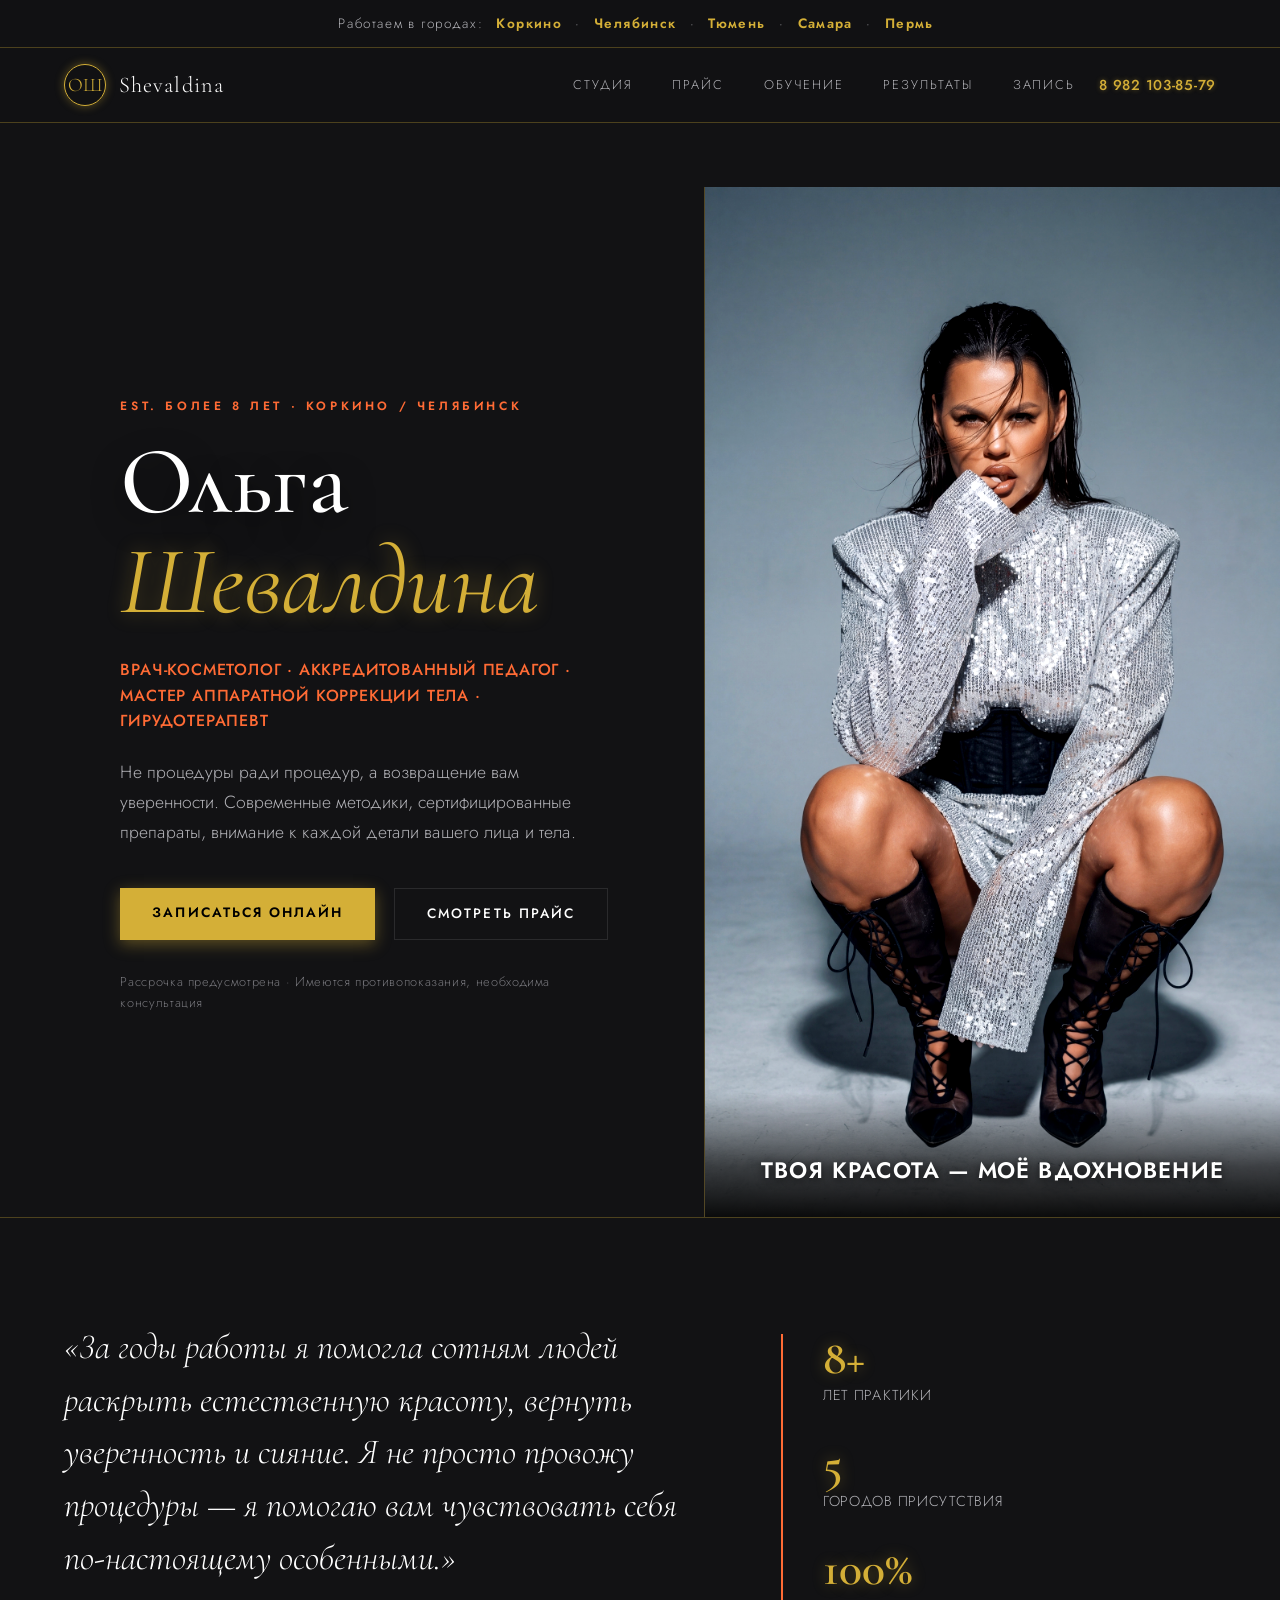
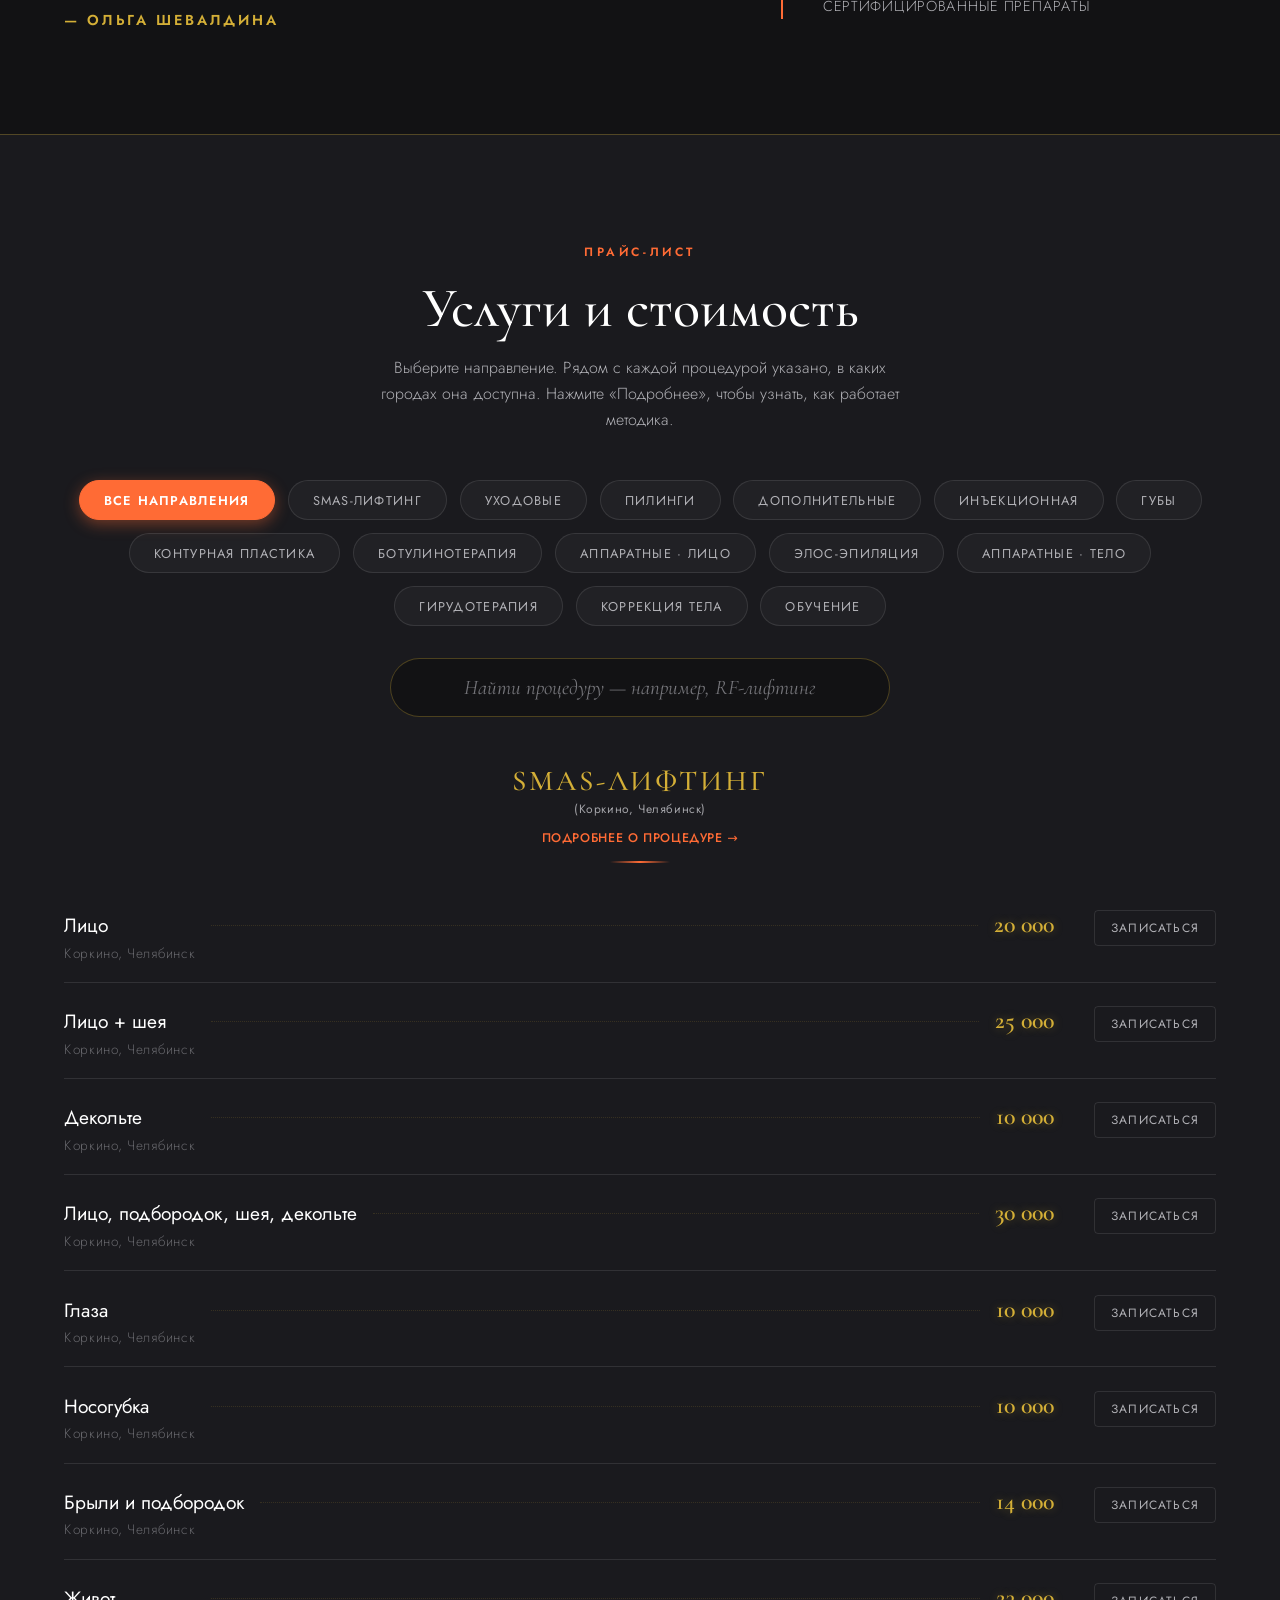
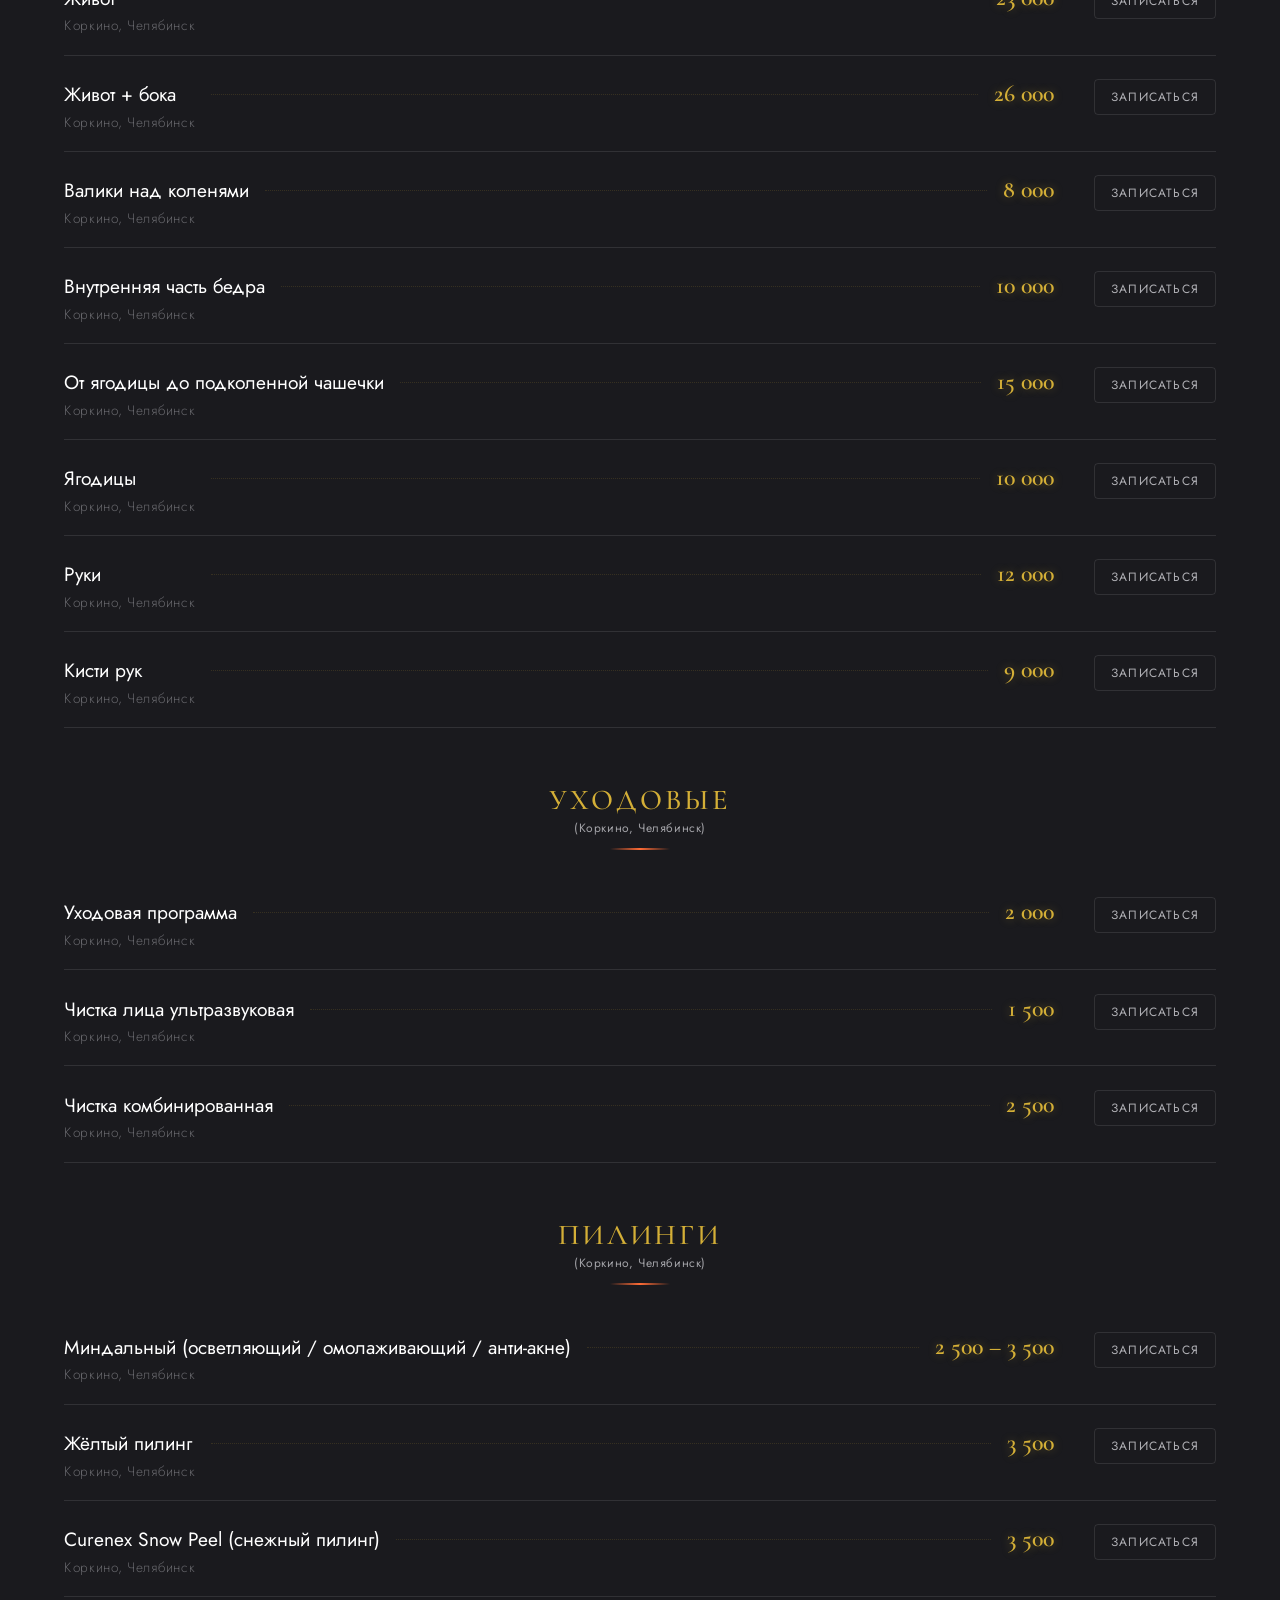
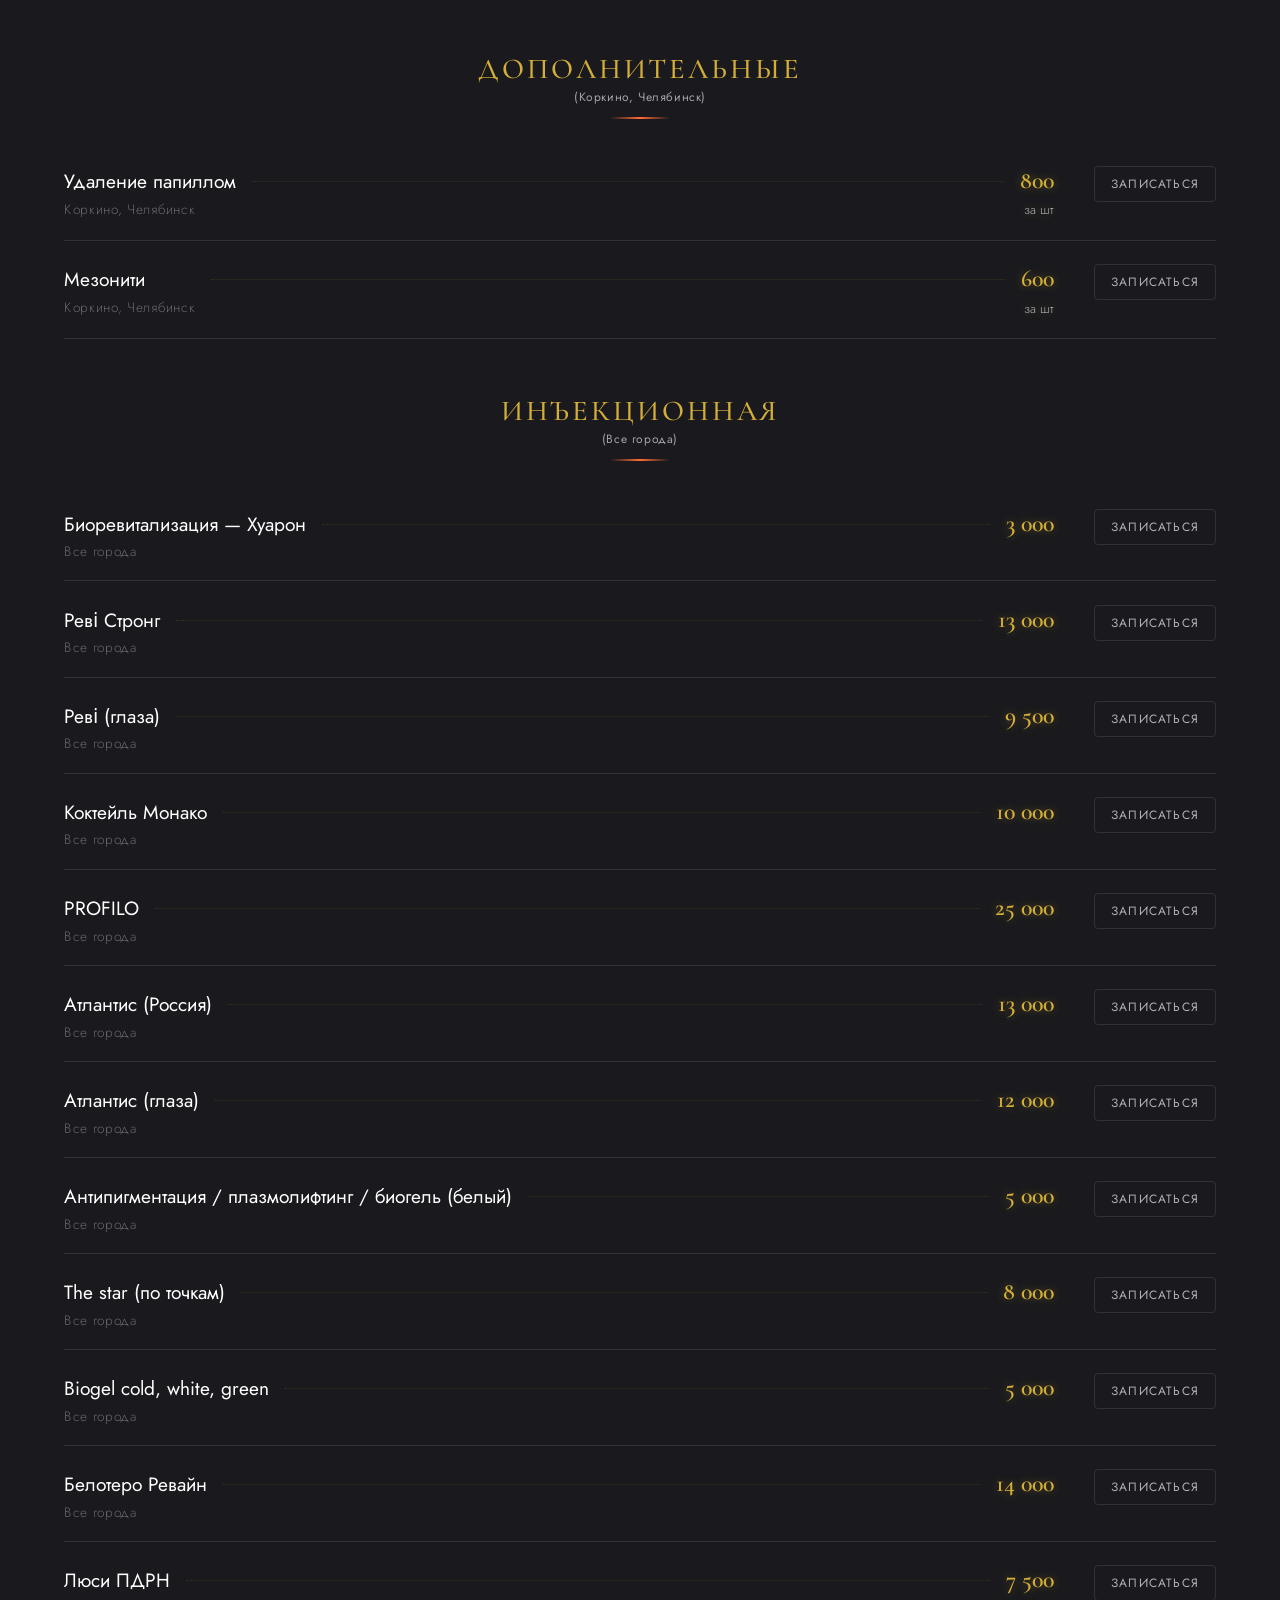
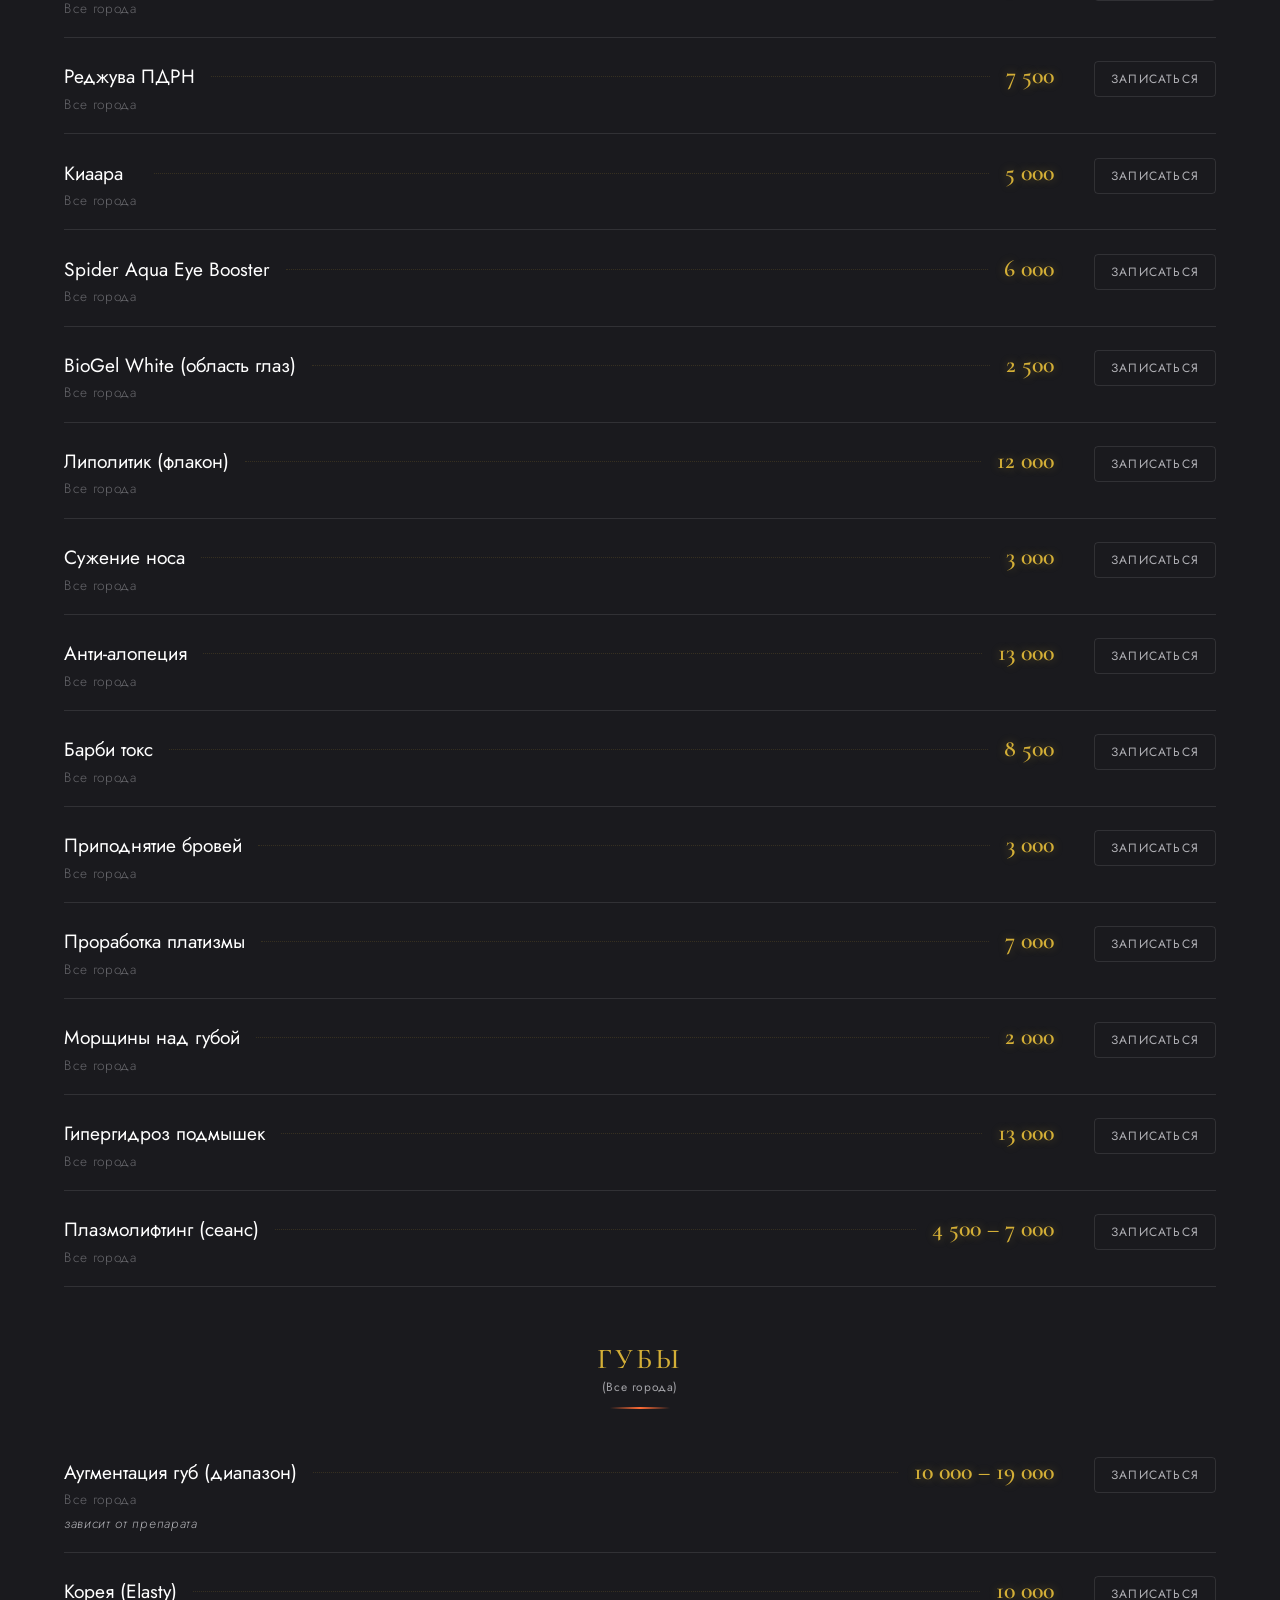
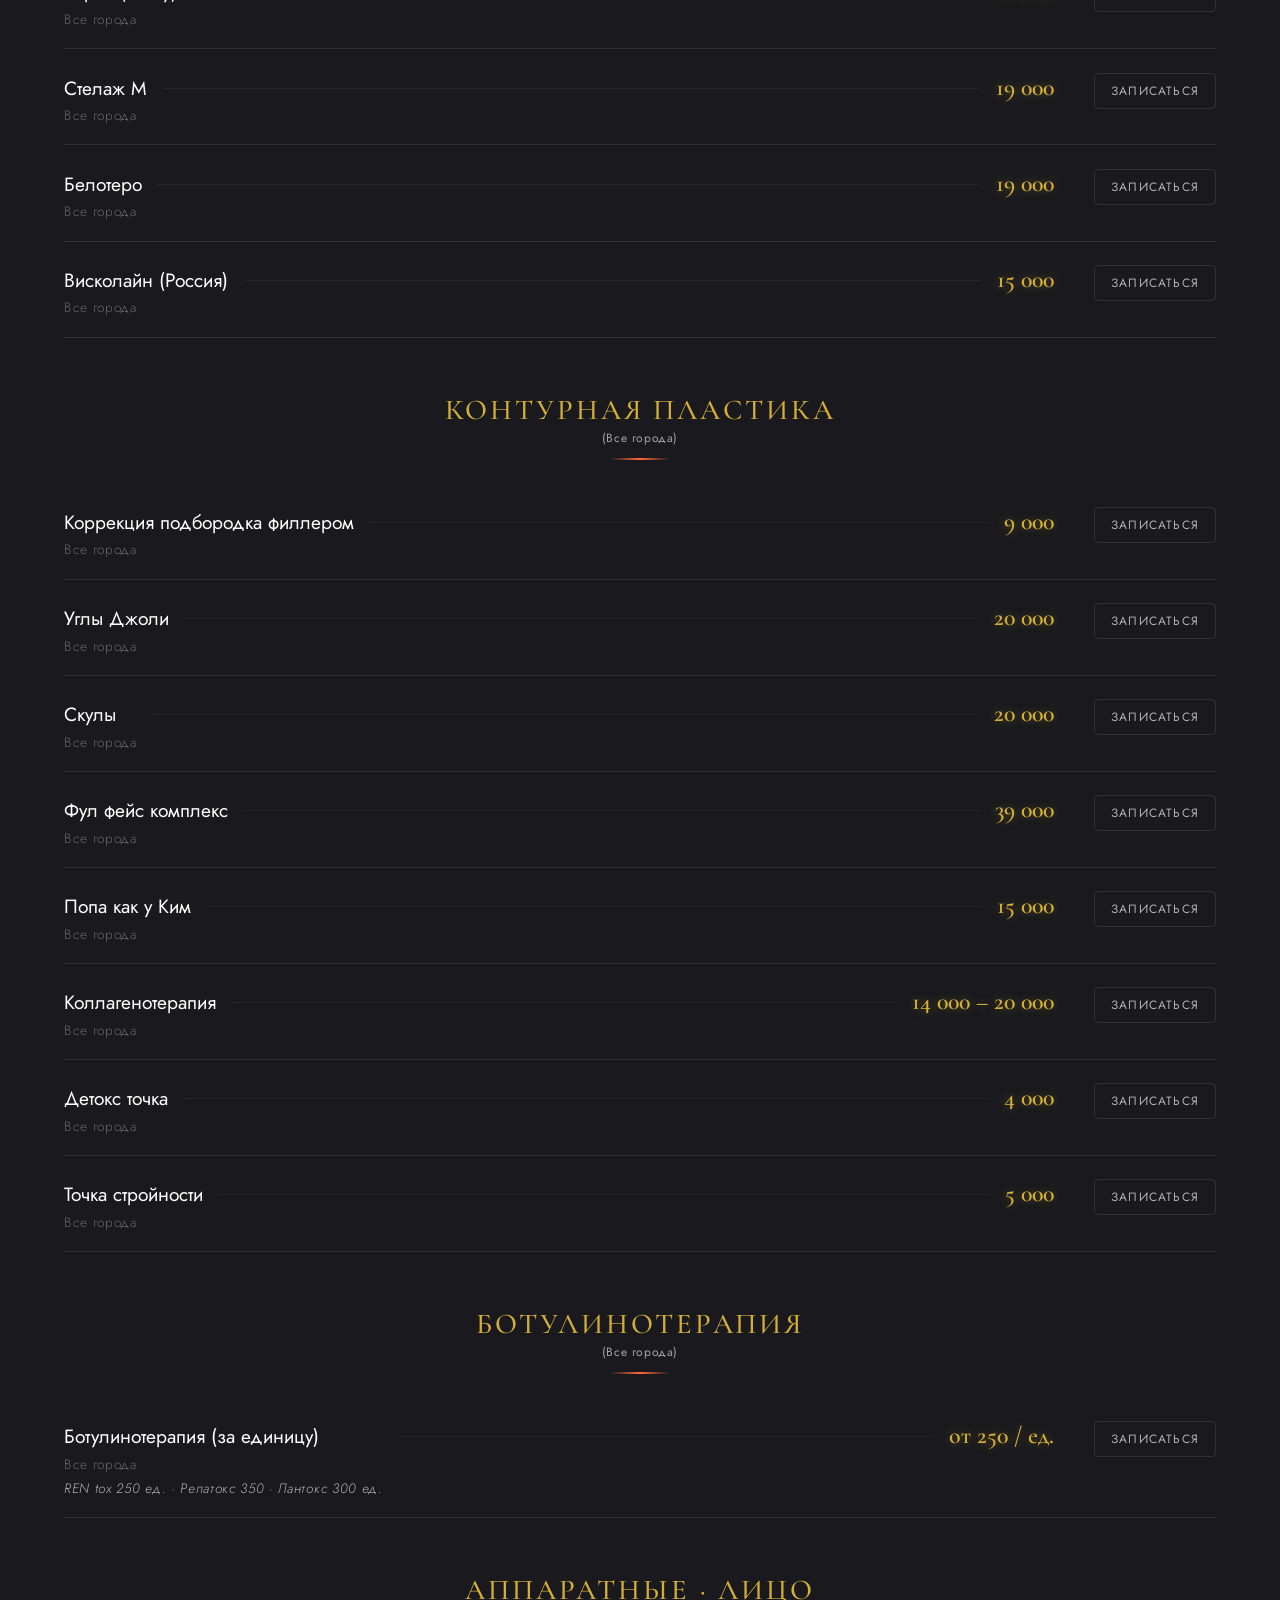
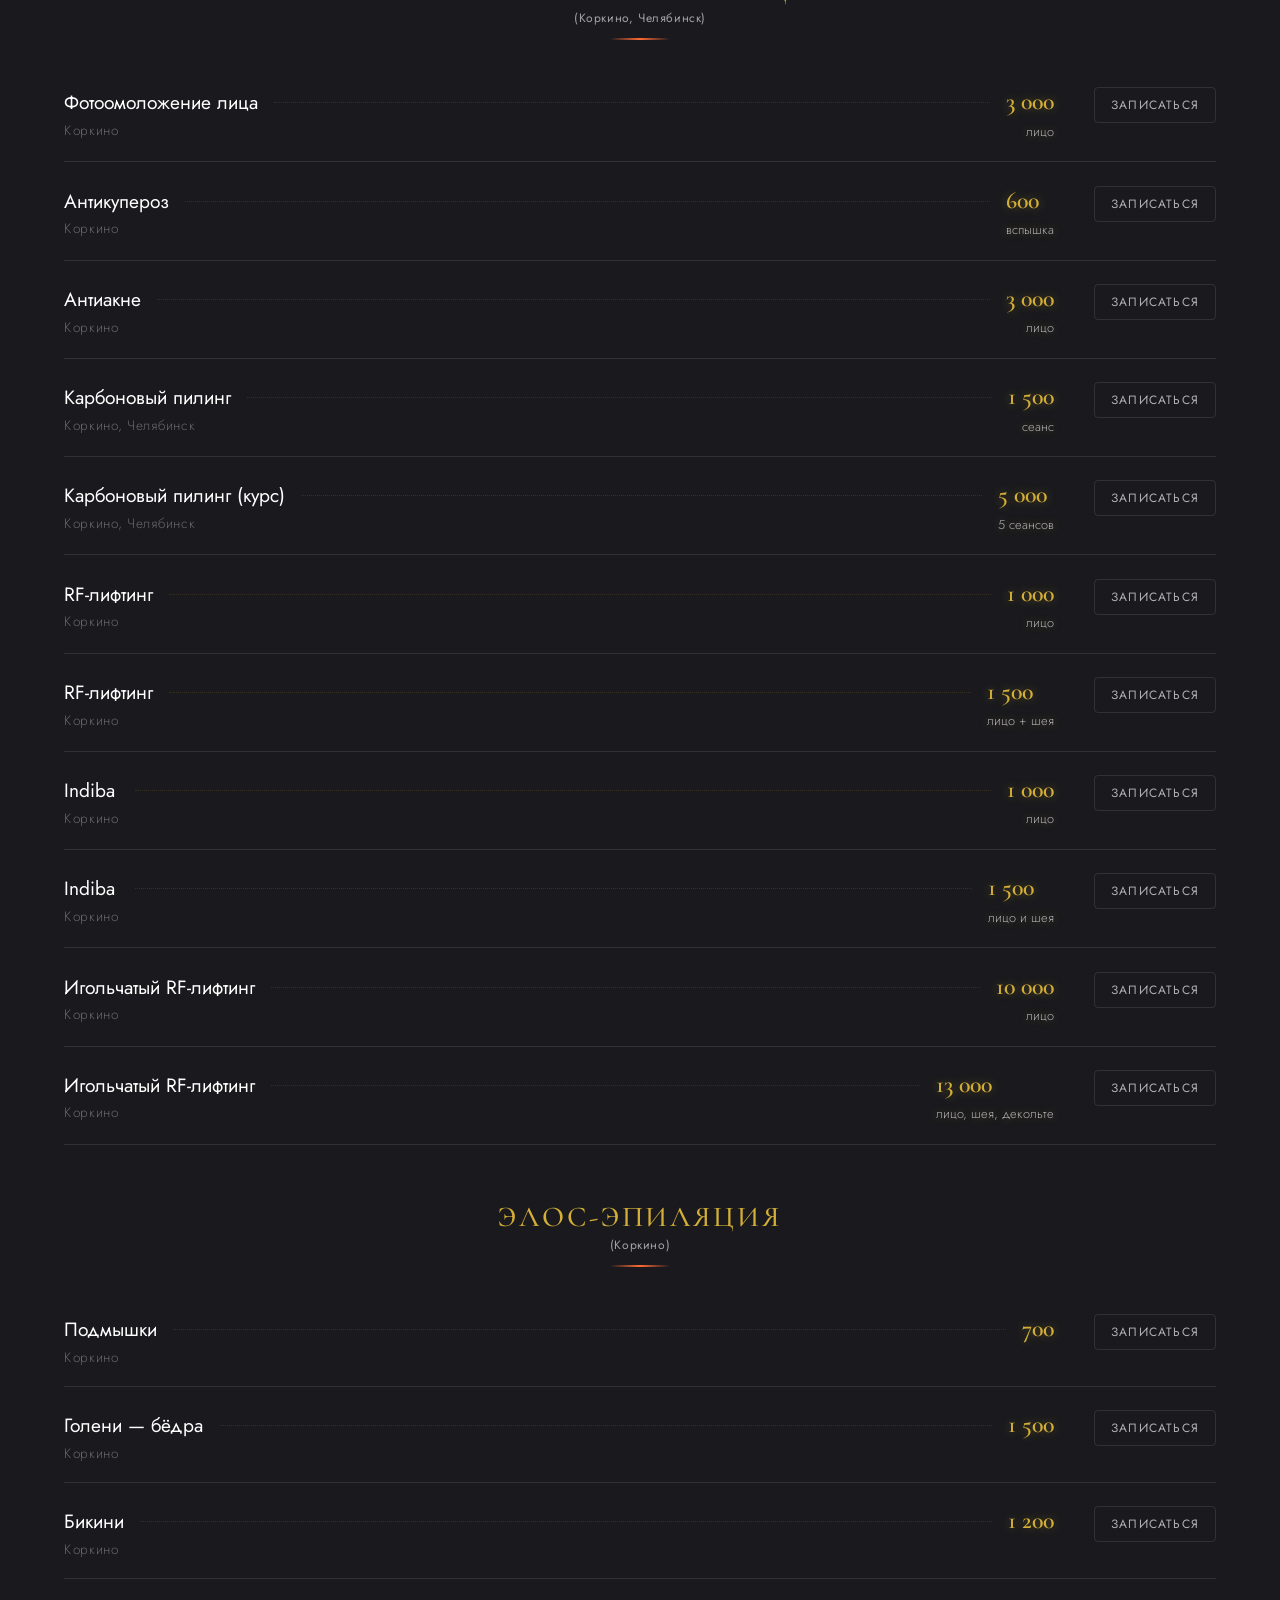
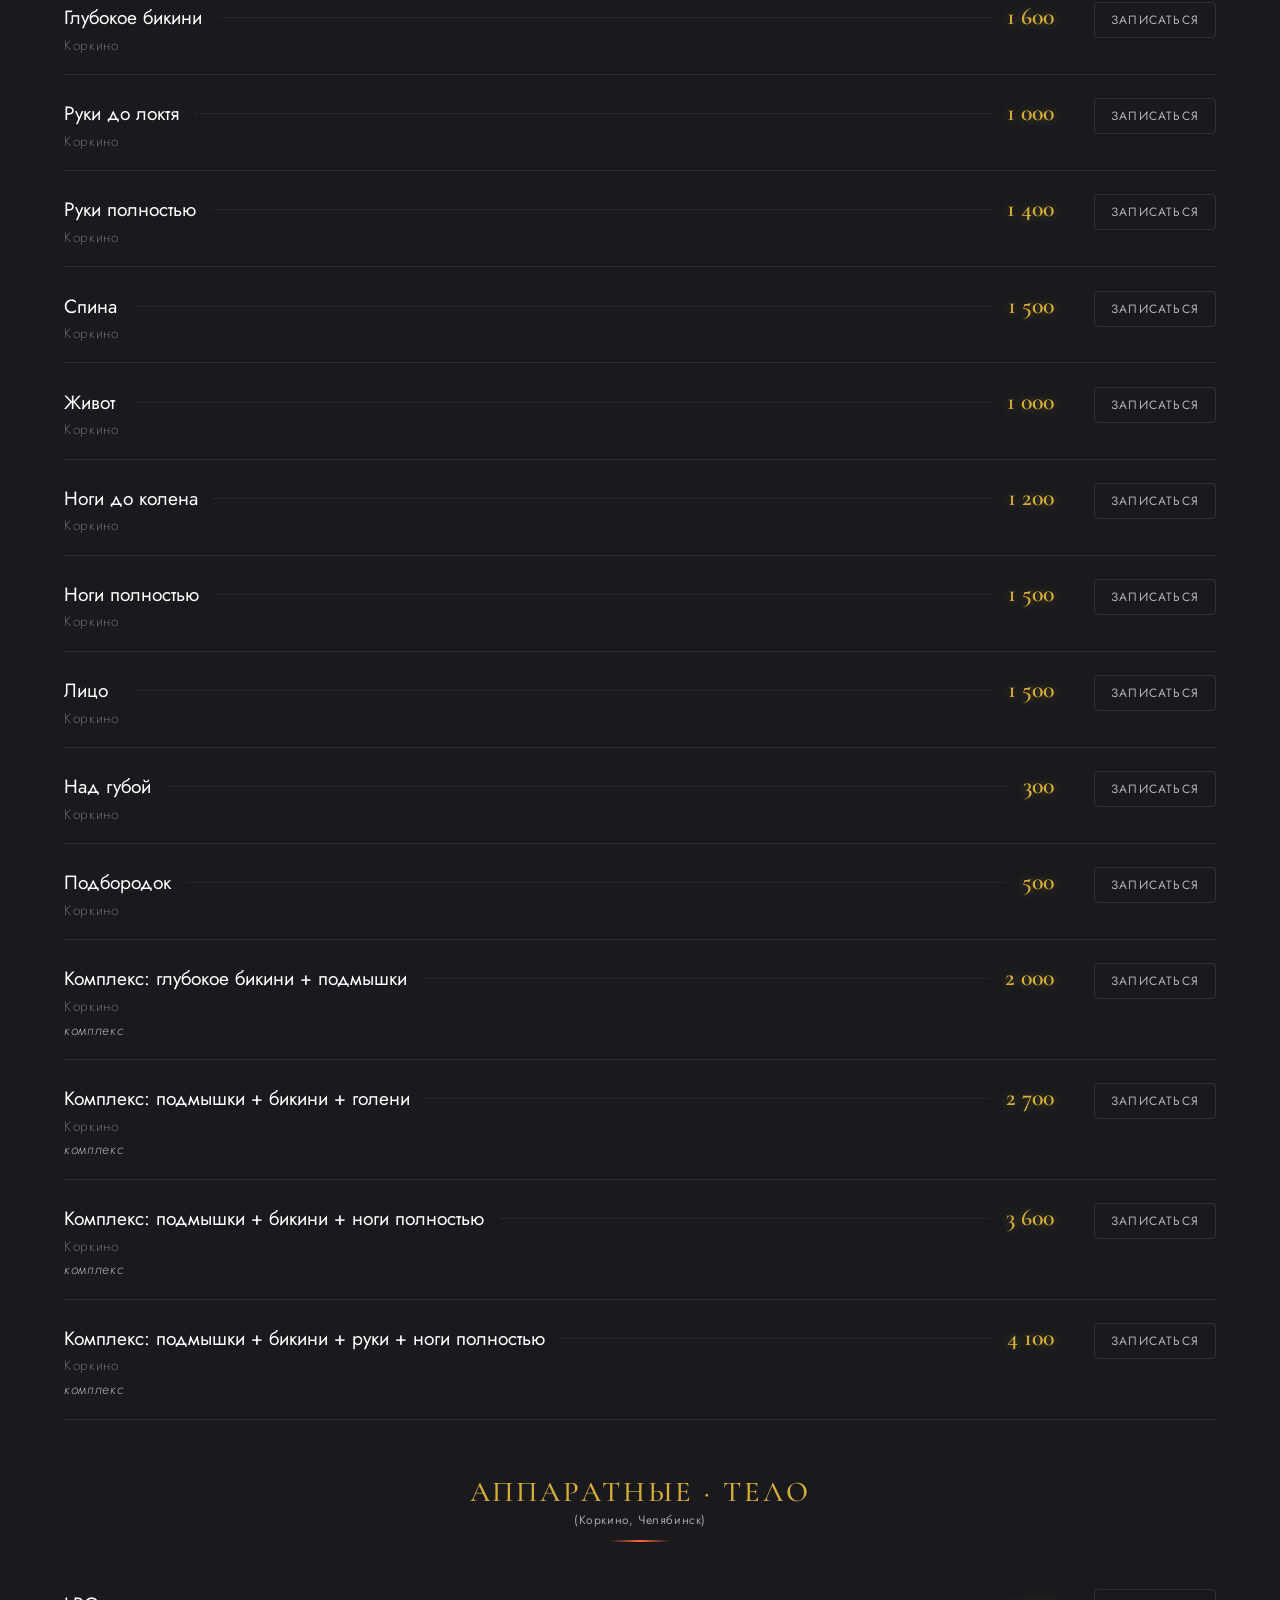
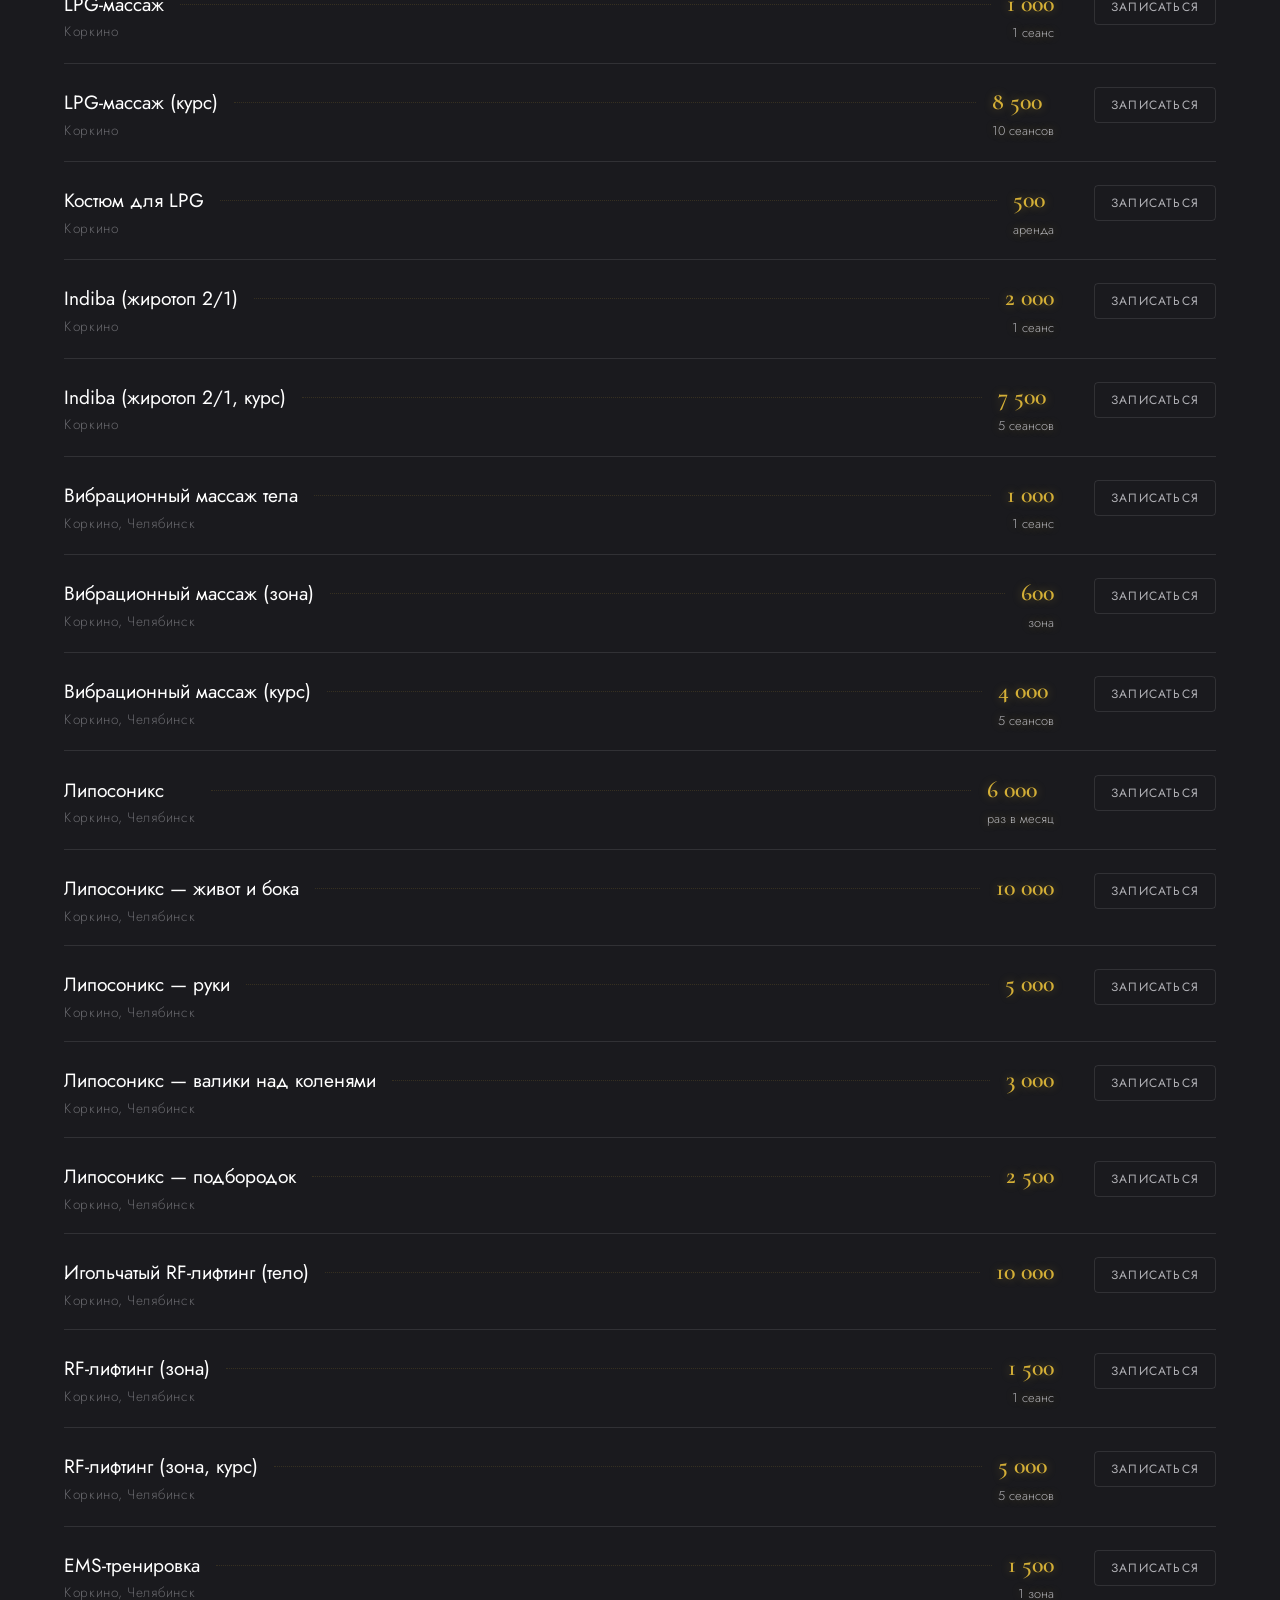
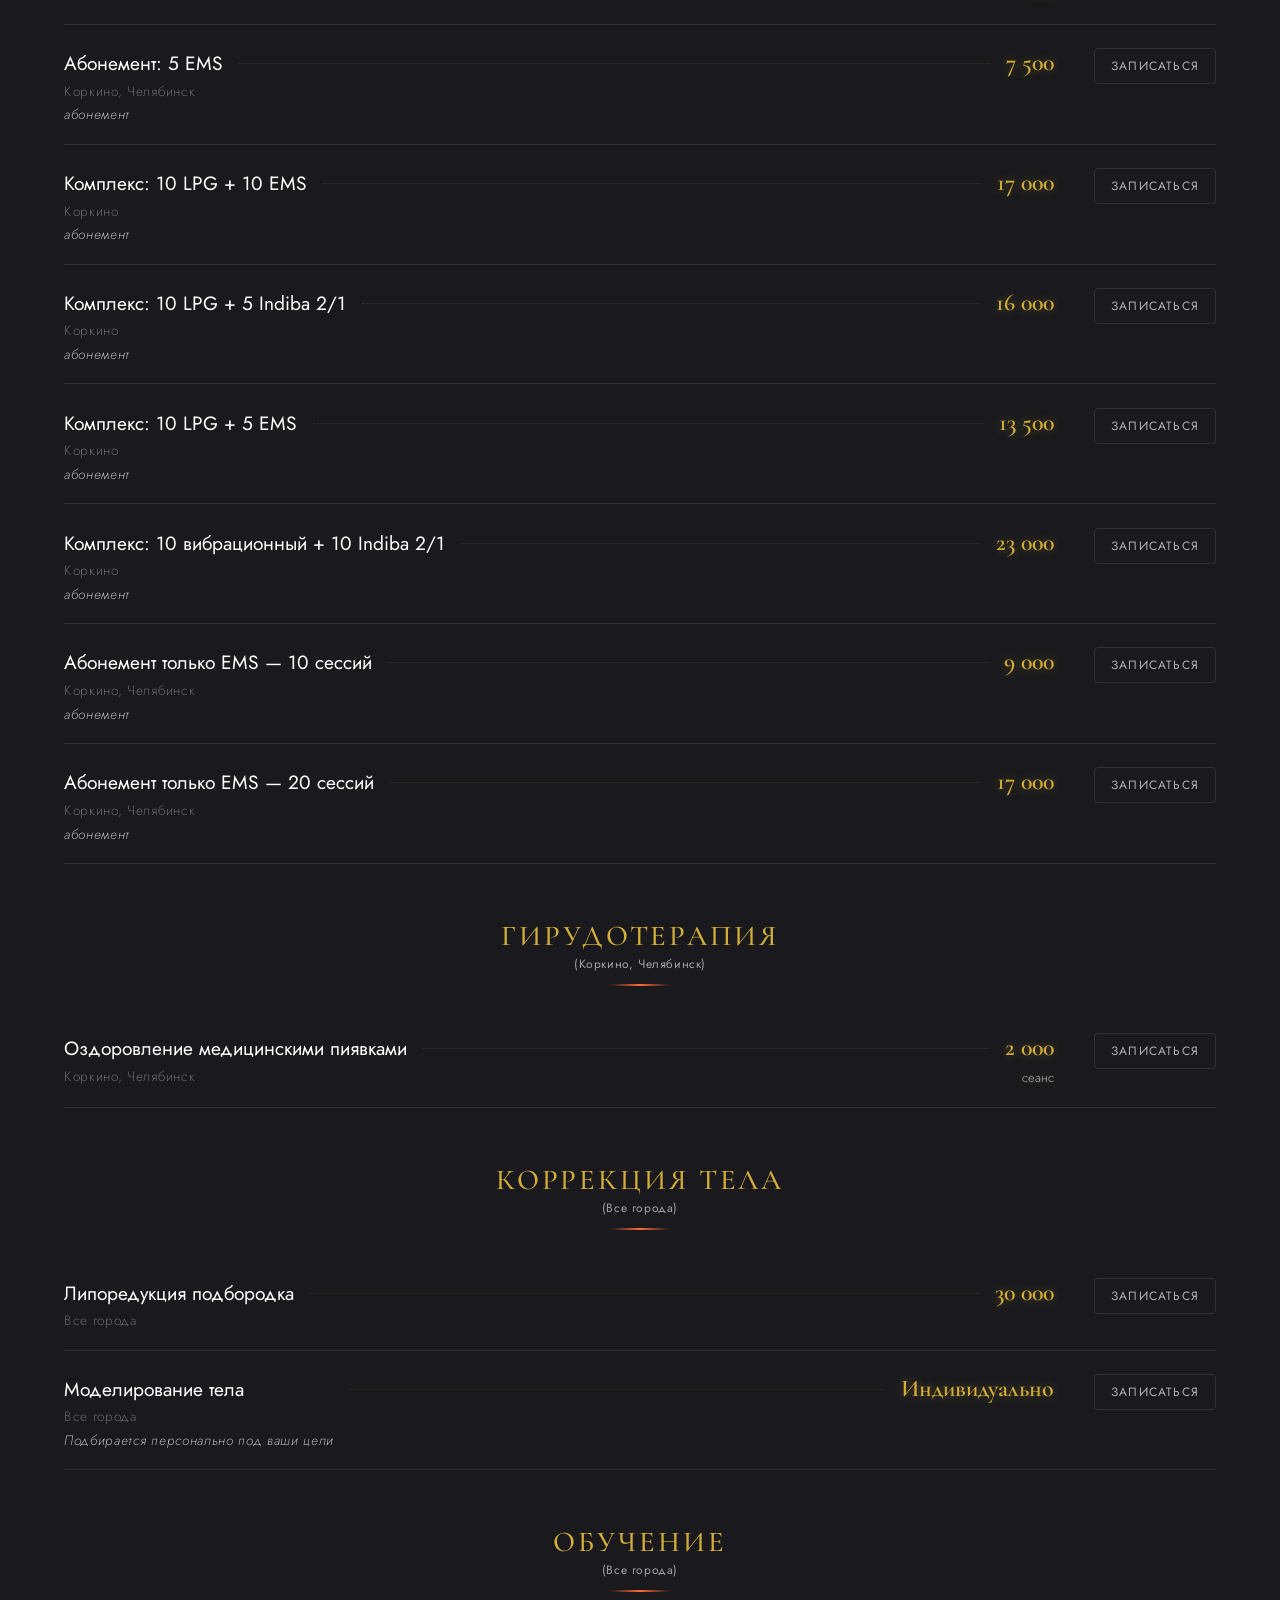
==== commit 9f1f9a50: "Update index.html" ====
--- a/dark-luxury/index.html
+++ b/dark-luxury/index.html
@@ -269,7 +269,7 @@
 <script src="../services.js"></script>
 <script src="gallery.js"></script>
 <script src="js/app.js"></script>
-<script src="../lightbox.js"></script>
+<script src="/lightbox.js"></script>
 
 <script>
 (function(){
--- a/dark-luxury/css/style.css
+++ b/dark-luxury/css/style.css
@@ -1,4 +1,4 @@
-/* ===== DARK LUXURY · «Чёрный бархат» (огненная палитра + галерея + процедуры) ===== */
+/* ===== DARK LUXURY · «Чёрный бархат» (огненная палитра + галерея + процедуры + мобильный лайтбокс) ===== */
 :root{
   --bg:#121214; --bg2:#1a1a1e;
   --ink:#ffffff; --muted:#b0b0b5; --dim:#75757a;
@@ -17,6 +17,7 @@
 h1,h2,h3{font-family:var(--serif);font-weight:500;line-height:1.1;color:var(--ink)}
 .overline{font-size:.75rem;letter-spacing:.3em;text-transform:uppercase;color:var(--accent-fire);font-weight:600;margin-bottom:1rem;display:inline-block}
 
+/* ===== КНОПКИ ===== */
 .btn{display:inline-block;padding:.9rem 2rem;font-family:var(--sans);font-weight:500;font-size:.85rem;letter-spacing:.15em;text-transform:uppercase;border:none;cursor:pointer;transition:.3s cubic-bezier(.25,.8,.25,1);position:relative;overflow:hidden;z-index:1}
 .btn::before{content:"";position:absolute;top:0;left:-100%;width:100%;height:100%;background:linear-gradient(90deg,transparent,rgba(255,255,255,.2),transparent);transition:.5s;z-index:-1}
 .btn:hover::before{left:100%}
@@ -30,7 +31,12 @@
 .btn--line:hover{border-color:var(--accent-fire);color:var(--accent-fire)}
 .btn--full{width:100%;text-align:center}
 
-.topbar{position:sticky;top:0;z-index:90;background:rgba(18,18,20,.98);backdrop-filter:blur(10px);border-bottom:1px solid var(--hair)}
+/* ===== ПОЛОСА ГОРОДОВ (обычный блок, уходит при скролле) ===== */
+.cities-bar{text-align:center;padding:.8rem 0;background:rgba(18,18,20,.98);border-bottom:1px solid var(--hair);font-size:.85rem;letter-spacing:.1em;color:var(--muted);position:relative;z-index:10}
+.cities-bar span{color:var(--gold);font-weight:600;margin:0 .5rem}
+
+/* ===== ШАПКА (липкая) ===== */
+.topbar{position:sticky;top:0;z-index:90;background:rgba(18,18,20,.98);backdrop-filter:blur(10px);-webkit-backdrop-filter:blur(10px);border-bottom:1px solid var(--hair)}
 .topbar__in{display:flex;align-items:center;gap:1.5rem;padding:1rem 0}
 .logo{display:flex;align-items:center;gap:.8rem}
 .logo__mono{font-family:var(--serif);font-size:1.2rem;color:var(--gold);border:1px solid var(--gold);width:42px;height:42px;display:flex;align-items:center;justify-content:center;border-radius:50%;box-shadow:0 0 10px var(--gold-glow)}
@@ -44,6 +50,7 @@
 .burger{display:none;flex-direction:column;gap:6px;width:44px;height:44px;background:none;border:1px solid var(--hair2);cursor:pointer;align-items:center;justify-content:center;border-radius:8px}
 .burger span{width:20px;height:2px;background:var(--ink)}
 
+/* ===== HERO ===== */
 .hero{padding:clamp(2rem,5vw,4rem) 0 0}
 .hero__grid{display:grid;grid-template-columns:1.1fr .9fr;min-height:80vh;align-items:center}
 .hero__text{padding:3rem clamp(1rem,4vw,3rem) 3rem max(4vw,calc((100vw - 1180px)/2 + 5%))}
@@ -59,6 +66,7 @@
 .hero__ph-fb span{font-family:var(--serif);font-size:8rem;color:var(--gold);opacity:.3;text-shadow:0 0 50px var(--gold)}
 .hero__caption{position:absolute;left:0;right:0;bottom:0;padding:4rem 2rem 2rem;background:linear-gradient(to top,rgba(0,0,0,.95) 0%,rgba(0,0,0,.7) 40%,transparent 100%);font-family:var(--sans);font-weight:600;font-size:1.4rem;color:#fff;line-height:1.3;text-align:center;letter-spacing:.05em;text-transform:uppercase;z-index:2;text-shadow:0 2px 10px rgba(0,0,0,.8)}
 
+/* ===== STUDIO ===== */
 .studio{padding:clamp(4rem,8vw,7rem) 0;border-top:1px solid var(--hair)}
 .studio__grid{display:grid;grid-template-columns:1.2fr .8fr;gap:4rem;align-items:center}
 .studio__quote p{font-family:var(--serif);font-size:clamp(1.5rem,3vw,2.2rem);line-height:1.5;font-style:italic;color:var(--ink)}
@@ -67,6 +75,7 @@
 .fact b{display:block;font-family:var(--serif);font-size:3rem;color:var(--gold);font-weight:600;line-height:1;text-shadow:0 0 15px var(--gold-glow)}
 .fact span{color:var(--muted);font-size:.9rem;letter-spacing:.05em;text-transform:uppercase}
 
+/* ===== PRICE ===== */
 .price{padding:clamp(4rem,8vw,7rem) 0;border-top:1px solid var(--hair);background:var(--bg2)}
 .sec-head{text-align:center;margin-bottom:3rem}
 .sec-head h2{font-size:clamp(2.5rem,5vw,3.5rem);margin-bottom:1rem;color:var(--ink)}
@@ -84,7 +93,7 @@
 .pl-group__title{font-family:var(--serif);font-size:1.8rem;color:var(--gold);text-align:center;margin-bottom:1.5rem;position:relative;text-transform:uppercase;letter-spacing:.1em}
 .pl-group__title::after{content:"";display:block;width:60px;height:2px;background:linear-gradient(90deg,transparent,var(--accent-fire),transparent);margin:.8rem auto 0}
 .city-badges{display:block;font-size:.75rem;color:var(--muted);font-family:var(--sans);margin-top:.4rem;letter-spacing:.05em;opacity:.9;font-weight:400;text-transform:none}
-.pl-group__more{display:inline-block;margin-top:.8rem;font-family:var(--sans);font-size:.78rem;letter-spacing:.12em;text-transform:uppercase;color:var(--accent-fire);border-bottom:1px solid transparent;transition:.3s;text-transform:none}
+.pl-group__more{display:inline-block;margin-top:.8rem;font-family:var(--sans);font-size:.78rem;letter-spacing:.05em;color:var(--accent-fire);border-bottom:1px solid transparent;transition:.3s}
 .pl-group__more:hover{color:var(--gold);border-color:var(--gold)}
 .pl-row{display:flex;align-items:baseline;gap:1rem;padding:1.2rem 0;border-bottom:1px solid var(--hair2);transition:.3s}
 .pl-row:hover{background:rgba(255,255,255,.02);transform:translateX(5px)}
@@ -100,19 +109,20 @@
 .none{text-align:center;color:var(--muted);padding:3rem;font-style:italic;font-family:var(--serif);font-size:1.4rem}
 .price-foot{display:flex;justify-content:space-between;flex-wrap:wrap;gap:1rem;margin-top:2rem;padding-top:2rem;border-top:1px solid var(--hair);color:var(--dim);font-size:.8rem;letter-spacing:.05em}
 
-/* === ГАЛЕРЕЯ "ДО / ПОСЛЕ" === */
+/* ===== ГАЛЕРЕЯ "ДО / ПОСЛЕ" ===== */
 .res-block{display:grid;gap:3rem;margin-top:2rem}
 .res-cat{background:var(--bg2);border:1px solid var(--hair);border-radius:18px;padding:2rem}
 .res-cat__title{font-family:var(--serif);font-size:1.5rem;color:var(--gold);margin-bottom:1.4rem;text-align:center;letter-spacing:.05em}
 .res-grid{display:grid;grid-template-columns:repeat(auto-fill,minmax(240px,1fr));gap:1.2rem}
 .res-photo{margin:0;background:var(--bg);border:1px solid var(--hair2);border-radius:12px;overflow:hidden;transition:transform .3s,border-color .3s}
 .res-photo:hover{transform:translateY(-4px);border-color:var(--gold)}
-.res-photo img{width:100%;aspect-ratio:16/10;object-fit:cover;display:block}
+.res-photo img{width:100%;aspect-ratio:16/10;object-fit:cover;display:block;cursor:zoom-in}
 .res-photo figcaption{padding:.7rem .9rem;font-size:.82rem;color:var(--muted);text-align:center;letter-spacing:.03em;border-top:1px solid var(--hair2)}
 .res-vk{display:inline-block;margin-top:1.2rem;font-size:.82rem;letter-spacing:.1em;text-transform:uppercase;color:var(--accent-fire);border-bottom:1px solid transparent;transition:.3s}
 .res-vk:hover{color:var(--gold);border-color:var(--gold)}
 .res-empty{text-align:center;color:var(--muted);font-style:italic;font-family:var(--serif);font-size:1.1rem;padding:1rem}
 
+/* ===== APPROACH ===== */
 .approach{padding:clamp(4rem,8vw,7rem) 0;border-top:1px solid var(--hair)}
 .approach__grid{display:grid;grid-template-columns:.8fr 1.2fr;gap:4rem}
 .approach__head h2{font-size:clamp(2.5rem,5vw,3.5rem);margin-bottom:1rem}
@@ -124,6 +134,7 @@
 .approach__list h3{font-size:1.4rem;margin-bottom:.6rem;color:var(--ink)}
 .approach__list p{color:var(--muted);font-size:1rem;max-width:55ch;line-height:1.6}
 
+/* ===== PROMO ===== */
 .promo{border-top:1px solid var(--hair);border-bottom:1px solid var(--hair);background:linear-gradient(180deg,var(--bg2),var(--bg))}
 .promo__in{display:grid;grid-template-columns:repeat(3,1fr);gap:0}
 .promo__in>div{padding:3rem 2rem;text-align:center;border-right:1px solid var(--hair2);position:relative;overflow:hidden}
@@ -133,6 +144,7 @@
 .promo__in .overline{margin-bottom:.8rem;color:var(--gold)}
 .promo__in h3{font-size:1.4rem;color:var(--ink);font-family:var(--serif)}
 
+/* ===== CONTACT FORM ===== */
 .contact{padding:clamp(4rem,8vw,7rem) 0}
 .contact__grid{display:grid;grid-template-columns:.9fr 1.1fr;gap:4rem;align-items:start}
 .contact__info h2{font-size:clamp(2.5rem,5vw,3.5rem);margin-bottom:1.5rem}
@@ -143,7 +155,7 @@
 .cform{display:grid;gap:1.5rem;background:var(--bg2);border:1px solid var(--hair);padding:clamp(2rem,4vw,3rem);border-radius:20px;box-shadow:0 20px 50px rgba(0,0,0,.5)}
 .cform label{display:grid;gap:.5rem;font-size:.75rem;letter-spacing:.15em;text-transform:uppercase;color:var(--gold);font-weight:600}
 .cform input,.cform select,.cform textarea{background:rgba(0,0,0,.2);border:1px solid var(--hair2);color:var(--ink);font-family:var(--sans);font-weight:300;font-size:1.05rem;padding:.8rem 1rem;width:100%;border-radius:8px;transition:.3s}
-.cform select{cursor:pointer;appearance:none;background-image:url("data:image/svg+xml,%3Csvg xmlns='http://www.w3.org/2000/svg' width='12' height='12' viewBox='0 0 24 24' fill='none' stroke='%23d4af37' stroke-width='2'%3E%3Cpolyline points='6 9 12 15 18 9'/%3E%3C/svg%3E");background-repeat:no-repeat;background-position:right 1rem center}
+.cform select{cursor:pointer;appearance:none;-webkit-appearance:none;background-image:url("data:image/svg+xml,%3Csvg xmlns='http://www.w3.org/2000/svg' width='12' height='12' viewBox='0 0 24 24' fill='none' stroke='%23d4af37' stroke-width='2'%3E%3Cpolyline points='6 9 12 15 18 9'/%3E%3C/svg%3E");background-repeat:no-repeat;background-position:right 1rem center}
 .cform select option{background:var(--bg2);color:var(--ink)}
 .cform input:focus,.cform select:focus,.cform textarea:focus{outline:none;border-color:var(--accent-fire);box-shadow:0 0 15px rgba(255,107,53,.2);background:rgba(0,0,0,.4)}
 .cform input::placeholder,.cform textarea::placeholder{color:var(--dim)}
@@ -151,7 +163,7 @@
 .agree input{width:auto;flex-shrink:0;margin-top:.2rem;accent-color:var(--accent-fire);transform:scale(1.2)}
 .cform__note{font-size:.75rem;color:var(--dim);text-align:center;font-style:italic}
 
-/* === СТРАНИЦА ПРОЦЕДУРЫ === */
+/* ===== СТРАНИЦА ПРОЦЕДУРЫ ===== */
 .proc-crumbs{padding:1.2rem 0;font-size:.82rem;letter-spacing:.05em;color:var(--muted)}
 .proc-crumbs a{color:var(--muted);transition:color .3s}
 .proc-crumbs a:hover{color:var(--gold)}
@@ -177,6 +189,14 @@
 .proc-muted{font-size:.85rem;color:var(--muted);margin-bottom:1.2rem}
 .proc-gallery{padding:clamp(3rem,6vw,5rem) 0;border-top:1px solid var(--hair)}
 
+/* ===== ОТЗЫВЫ ===== */
+.reviews-slider{display:grid;grid-template-columns:repeat(auto-fit,minmax(300px,1fr));gap:1.5rem;margin-top:2rem}
+.review-card{background:var(--bg2);border:1px solid var(--hair);padding:2rem;border-radius:18px;transition:transform .3s,border-color .3s;box-shadow:0 4px 15px rgba(0,0,0,.2)}
+.review-card:hover{transform:translateY(-3px);border-color:var(--gold)}
+.review-text{font-family:var(--serif);font-style:italic;font-size:1.1rem;line-height:1.6;margin-bottom:1rem;color:var(--ink)}
+.review-author{font-size:.85rem;color:var(--gold);letter-spacing:.1em;text-transform:uppercase;font-weight:500}
+
+/* ===== FOOTER ===== */
 .foot{border-top:1px solid var(--hair);padding:4rem 0 2rem;background:#0a0a0c}
 .foot__in{display:grid;grid-template-columns:1.5fr 1fr 1fr;gap:3rem}
 .foot__brand{display:flex;gap:1rem;align-items:center}
@@ -187,15 +207,59 @@
 .foot__col a:hover{color:var(--gold);padding-left:5px}
 .foot__legal{margin-top:3rem;padding-top:2rem;border-top:1px solid var(--hair2);color:var(--dim);font-size:.75rem;text-align:center;letter-spacing:.05em}
 
+/* ===== TOAST ===== */
 .toast{position:fixed;left:50%;bottom:30px;transform:translateX(-50%) translateY(20px);background:var(--bg2);border:1px solid var(--accent-fire);color:var(--ink);padding:1.2rem 2rem;font-size:1rem;letter-spacing:.05em;opacity:0;pointer-events:none;transition:.4s;z-index:90;max-width:90%;box-shadow:0 10px 30px rgba(255,107,53,.3);border-radius:12px}
 .toast.show{opacity:1;transform:translateX(-50%) translateY(0)}
 
-.reviews-slider{display:grid;grid-template-columns:repeat(auto-fit,minmax(300px,1fr));gap:1.5rem;margin-top:2rem}
-.review-card{background:var(--bg2);border:1px solid var(--hair);padding:2rem;border-radius:18px;transition:transform .3s,border-color .3s;box-shadow:0 4px 15px rgba(0,0,0,.2)}
-.review-card:hover{transform:translateY(-3px);border-color:var(--gold)}
-.review-text{font-family:var(--serif);font-style:italic;font-size:1.1rem;line-height:1.6;margin-bottom:1rem;color:var(--ink)}
-.review-author{font-size:.85rem;color:var(--gold);letter-spacing:.1em;text-transform:uppercase;font-weight:500}
-
+/* ===== ЛАЙТБОКС "ДО / ПОСЛЕ" (мобильная версия) ===== */
+#lb-overlay{
+  position:fixed;inset:0;z-index:1000;
+  background:rgba(5,5,7,.94);
+  backdrop-filter:blur(6px);-webkit-backdrop-filter:blur(6px);
+  display:flex;align-items:center;justify-content:center;
+  opacity:0;visibility:hidden;
+  transition:opacity .3s ease,visibility .3s ease;
+  overscroll-behavior:contain;
+}
+#lb-overlay.active{opacity:1;visibility:visible}
+#lb-img{
+  max-width:92vw;max-height:82vh;
+  object-fit:contain;border-radius:12px;
+  border:1px solid var(--hair);
+  box-shadow:0 24px 70px rgba(0,0,0,.65);
+  transition:transform .25s ease,opacity .25s ease;
+  user-select:none;-webkit-user-select:none;
+  -webkit-touch-callout:none;
+  touch-action:manipulation;
+}
+#lb-caption{
+  position:absolute;left:0;right:0;
+  bottom:calc(1.4rem + env(safe-area-inset-bottom));
+  text-align:center;padding:0 5rem;
+  color:var(--muted);font-size:.92rem;letter-spacing:.05em;font-family:var(--sans);
+  pointer-events:none;
+}
+#lb-close,#lb-prev,#lb-next{
+  position:absolute;
+  background:rgba(26,26,30,.55);
+  border:1px solid var(--hair2);
+  color:var(--ink);
+  width:48px;height:48px;border-radius:50%;
+  display:flex;align-items:center;justify-content:center;
+  font-size:1.3rem;line-height:1;cursor:pointer;
+  transition:.25s;z-index:2;
+  backdrop-filter:blur(4px);-webkit-backdrop-filter:blur(4px);
+  touch-action:manipulation;
+}
+#lb-close:hover,#lb-prev:hover,#lb-next:hover{
+  border-color:var(--accent-fire);color:var(--accent-fire);
+  box-shadow:0 0 14px rgba(255,107,53,.35);
+}
+#lb-close{top:calc(1rem + env(safe-area-inset-top));right:calc(1rem + env(safe-area-inset-right))}
+#lb-prev{top:50%;left:calc(.6rem + env(safe-area-inset-left));transform:translateY(-50%)}
+#lb-next{top:50%;right:calc(.6rem + env(safe-area-inset-right));transform:translateY(-50%)}
+
+/* ===== АДАПТИВ ===== */
 @media(max-width:980px){
   .hero__grid{grid-template-columns:1fr;min-height:auto}
   .hero__photo{height:60vh;border-left:none;border-top:1px solid var(--hair)}
@@ -206,7 +270,8 @@
   .promo__in{grid-template-columns:1fr}
   .promo__in>div{border-right:none;border-bottom:1px solid var(--hair2)}
   .foot__in{grid-template-columns:1fr}
-  .menu{display:flex;position:fixed;top:0;left:0;right:0;bottom:0;height:100vh;width:100vw;flex-direction:column;justify-content:center;align-items:center;gap:2rem;background:rgba(10,10,12,.98);backdrop-filter:blur(15px);opacity:0;visibility:hidden;transform:scale(1.05);transition:all .3s ease-in-out;z-index:200;padding:2rem;margin:0}
+  /* полноэкранный оверлей меню: скрыт полностью, перекрывает города и шапку при открытии */
+  .menu{display:flex;position:fixed;top:0;left:0;right:0;bottom:0;height:100vh;width:100vw;flex-direction:column;justify-content:center;align-items:center;gap:2rem;background:rgba(10,10,12,.98);backdrop-filter:blur(15px);-webkit-backdrop-filter:blur(15px);opacity:0;visibility:hidden;transform:scale(1.05);transition:all .3s ease-in-out;z-index:200;padding:2rem;margin:0}
   .menu.open{opacity:1;visibility:visible;transform:scale(1)}
   .menu a{font-size:1.5rem;color:var(--ink);text-transform:uppercase;letter-spacing:.1em;font-family:var(--serif);position:static}
   .menu a::after{display:none}
@@ -214,6 +279,14 @@
   .burger{display:flex;position:relative;z-index:201}
   .phone-link{display:none}
   .hero h1{font-size:3rem}
+}
+@media(max-width:768px){
+  #lb-img{max-width:94vw;max-height:78vh}
+  #lb-caption{padding:0 4.5rem;font-size:.85rem}
+  #lb-close{width:46px;height:46px;top:calc(.8rem + env(safe-area-inset-top));right:calc(.8rem + env(safe-area-inset-right))}
+  #lb-prev,#lb-next{width:46px;height:46px;font-size:1.2rem}
+  #lb-prev{left:calc(.4rem + env(safe-area-inset-left))}
+  #lb-next{right:calc(.4rem + env(safe-area-inset-right))}
 }
 @media(max-width:560px){
   .pl-row{flex-wrap:wrap;align-items:center;gap:.5rem;padding:1rem 0}
@@ -225,54 +298,7 @@
   .slots-grid{grid-template-columns:repeat(3,1fr)}
   .res-grid{grid-template-columns:repeat(auto-fill,minmax(160px,1fr))}
 }
-/* ===== ЛАЙТБОКС "ДО / ПОСЛЕ" ===== */
-.res-photo img{cursor:zoom-in}
-#lb-overlay{
-  position:fixed;inset:0;z-index:1000;
-  background:rgba(5,5,7,.93);
-  backdrop-filter:blur(6px);
-  display:flex;align-items:center;justify-content:center;
-  opacity:0;visibility:hidden;
-  transition:opacity .3s ease,visibility .3s ease;
-}
-#lb-overlay.active{opacity:1;visibility:visible}
-#lb-img{
-  max-width:92vw;max-height:84vh;
-  object-fit:contain;
-  border-radius:12px;
-  border:1px solid var(--hair);
-  box-shadow:0 24px 70px rgba(0,0,0,.65);
-  transition:transform .25s ease,opacity .25s ease;
-  user-select:none;
-}
-#lb-caption{
-  position:absolute;left:0;right:0;bottom:2rem;
-  text-align:center;padding:0 5rem;
-  color:var(--muted);font-size:.92rem;letter-spacing:.05em;
-  font-family:var(--sans);
-}
-#lb-close,#lb-prev,#lb-next{
-  position:absolute;
-  background:rgba(26,26,30,.7);
-  border:1px solid var(--hair2);
-  color:var(--ink);
-  width:46px;height:46px;border-radius:50%;
-  display:flex;align-items:center;justify-content:center;
-  font-size:1.3rem;line-height:1;cursor:pointer;
-  transition:.3s;z-index:2;backdrop-filter:blur(4px);
-}
-#lb-close:hover,#lb-prev:hover,#lb-next:hover{
-  border-color:var(--accent-fire);color:var(--accent-fire);
-  box-shadow:0 0 14px rgba(255,107,53,.35);
-}
-#lb-close{top:1.2rem;right:1.4rem}
-#lb-prev{top:50%;left:1.2rem;transform:translateY(-50%)}
-#lb-next{top:50%;right:1.2rem;transform:translateY(-50%)}
-
-@media(max-width:560px){
-  #lb-img{max-height:78vh;max-width:94vw}
-  #lb-caption{padding:0 1.2rem;bottom:1.2rem;font-size:.82rem}
-  #lb-close{top:.8rem;right:.9rem;width:40px;height:40px;font-size:1.1rem}
-  #lb-prev{left:.5rem;width:38px;height:38px}
-  #lb-next{right:.5rem;width:38px;height:38px}
-}
+@media(max-width:380px){
+  #lb-img{max-height:72vh}
+  #lb-caption{padding:0 3.6rem;bottom:calc(1rem + env(safe-area-inset-bottom));font-size:.8rem}
+}
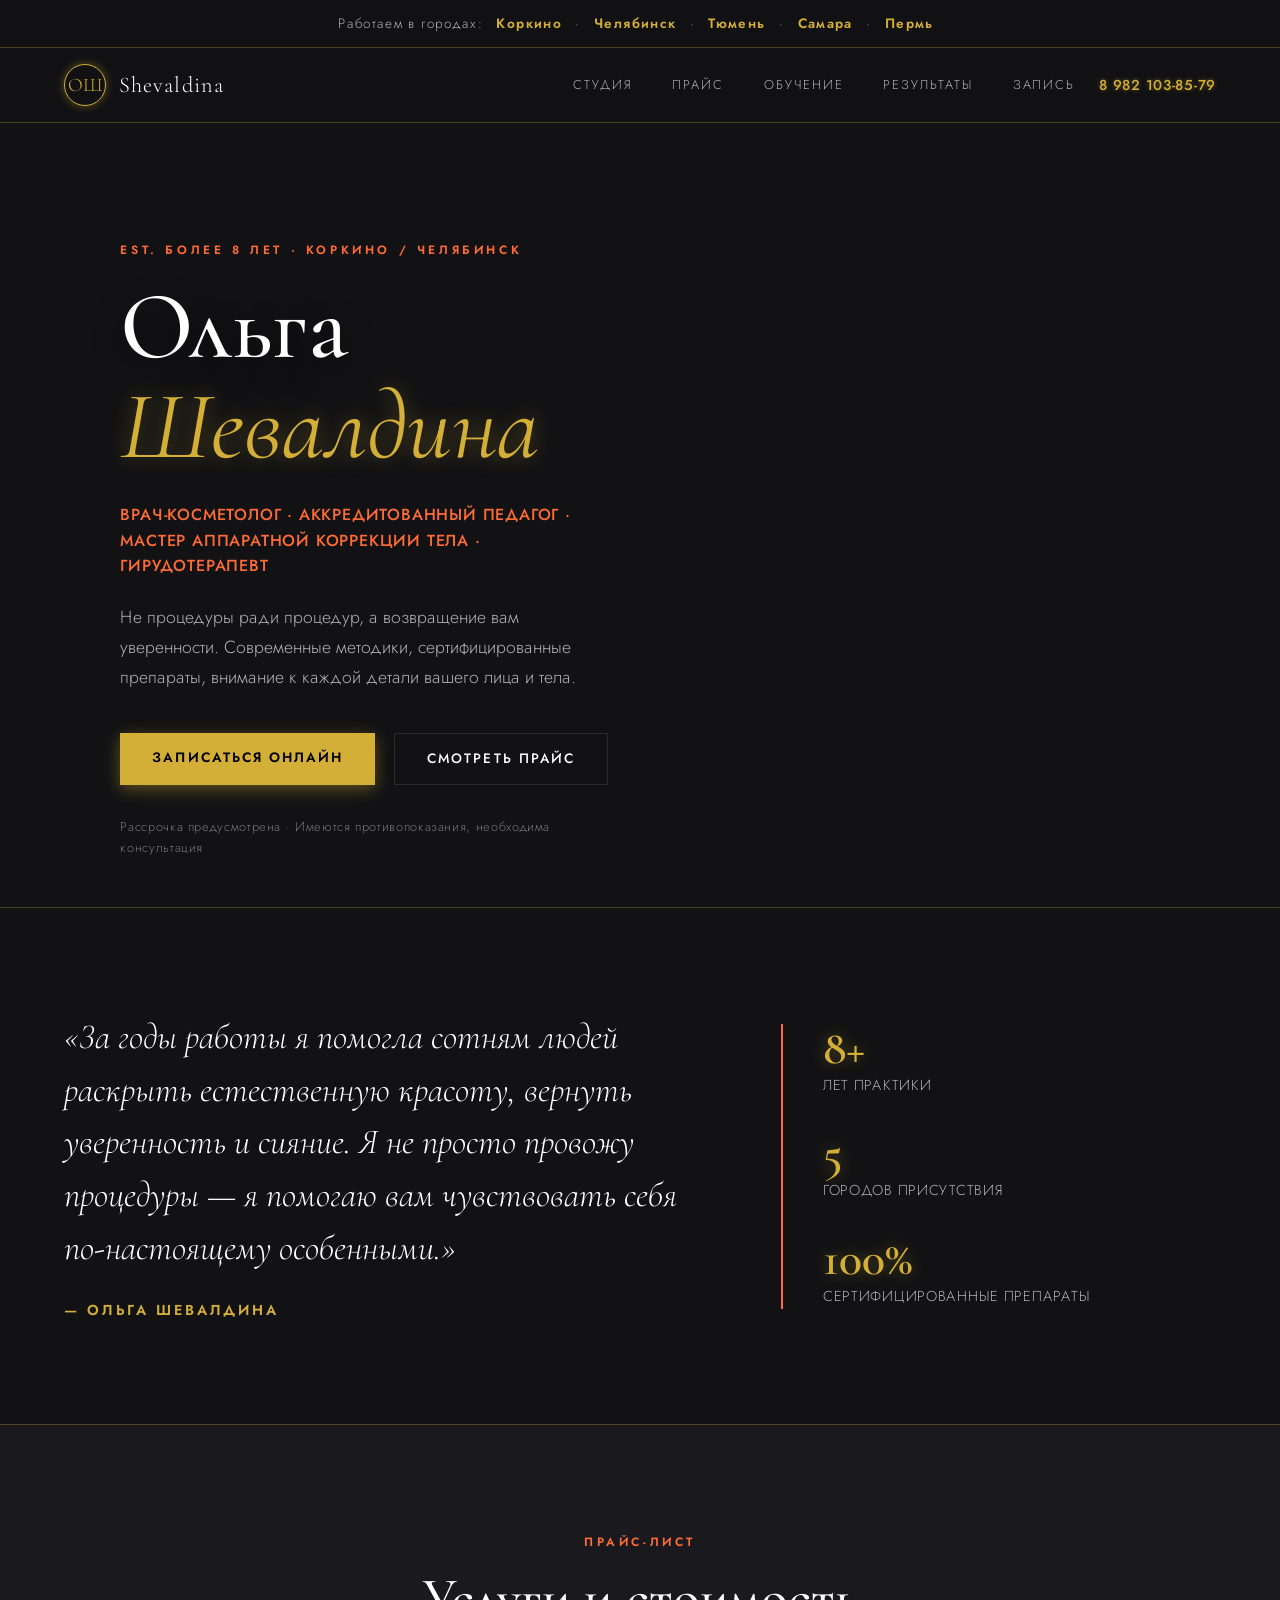
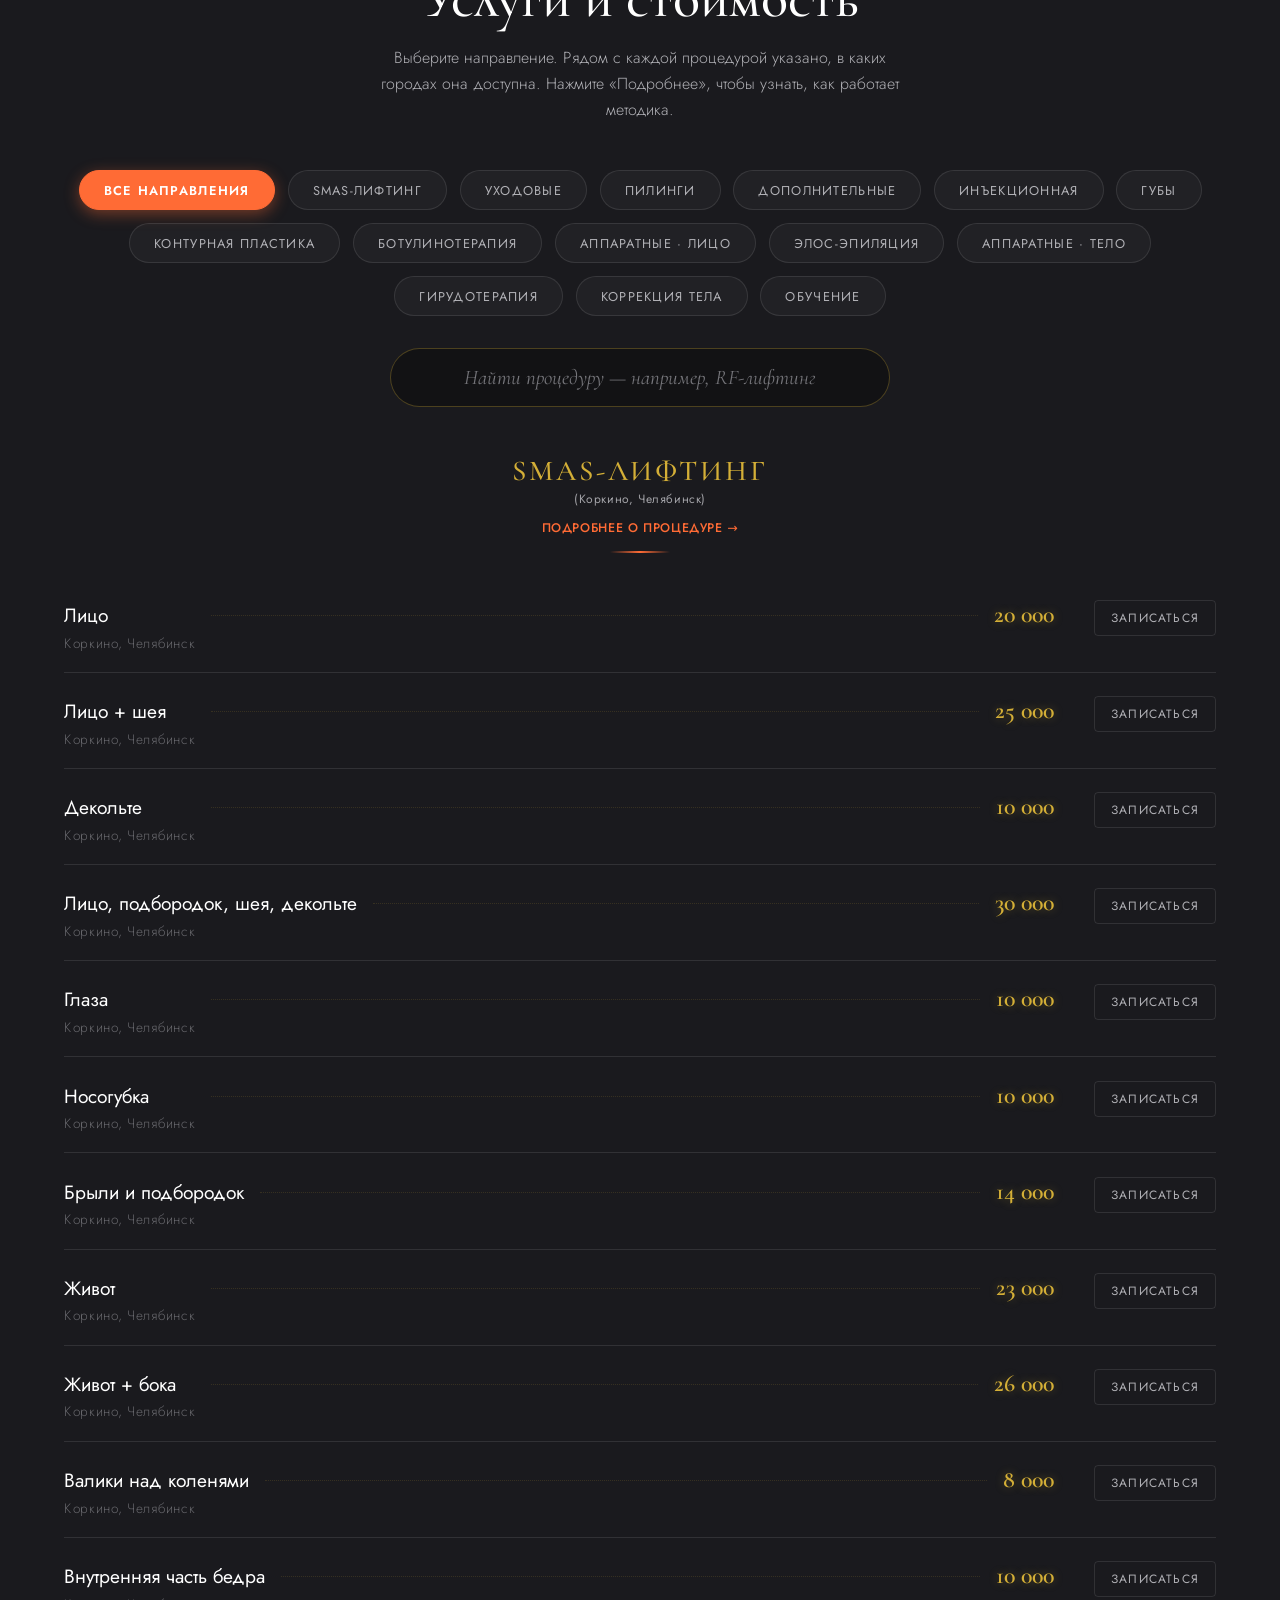
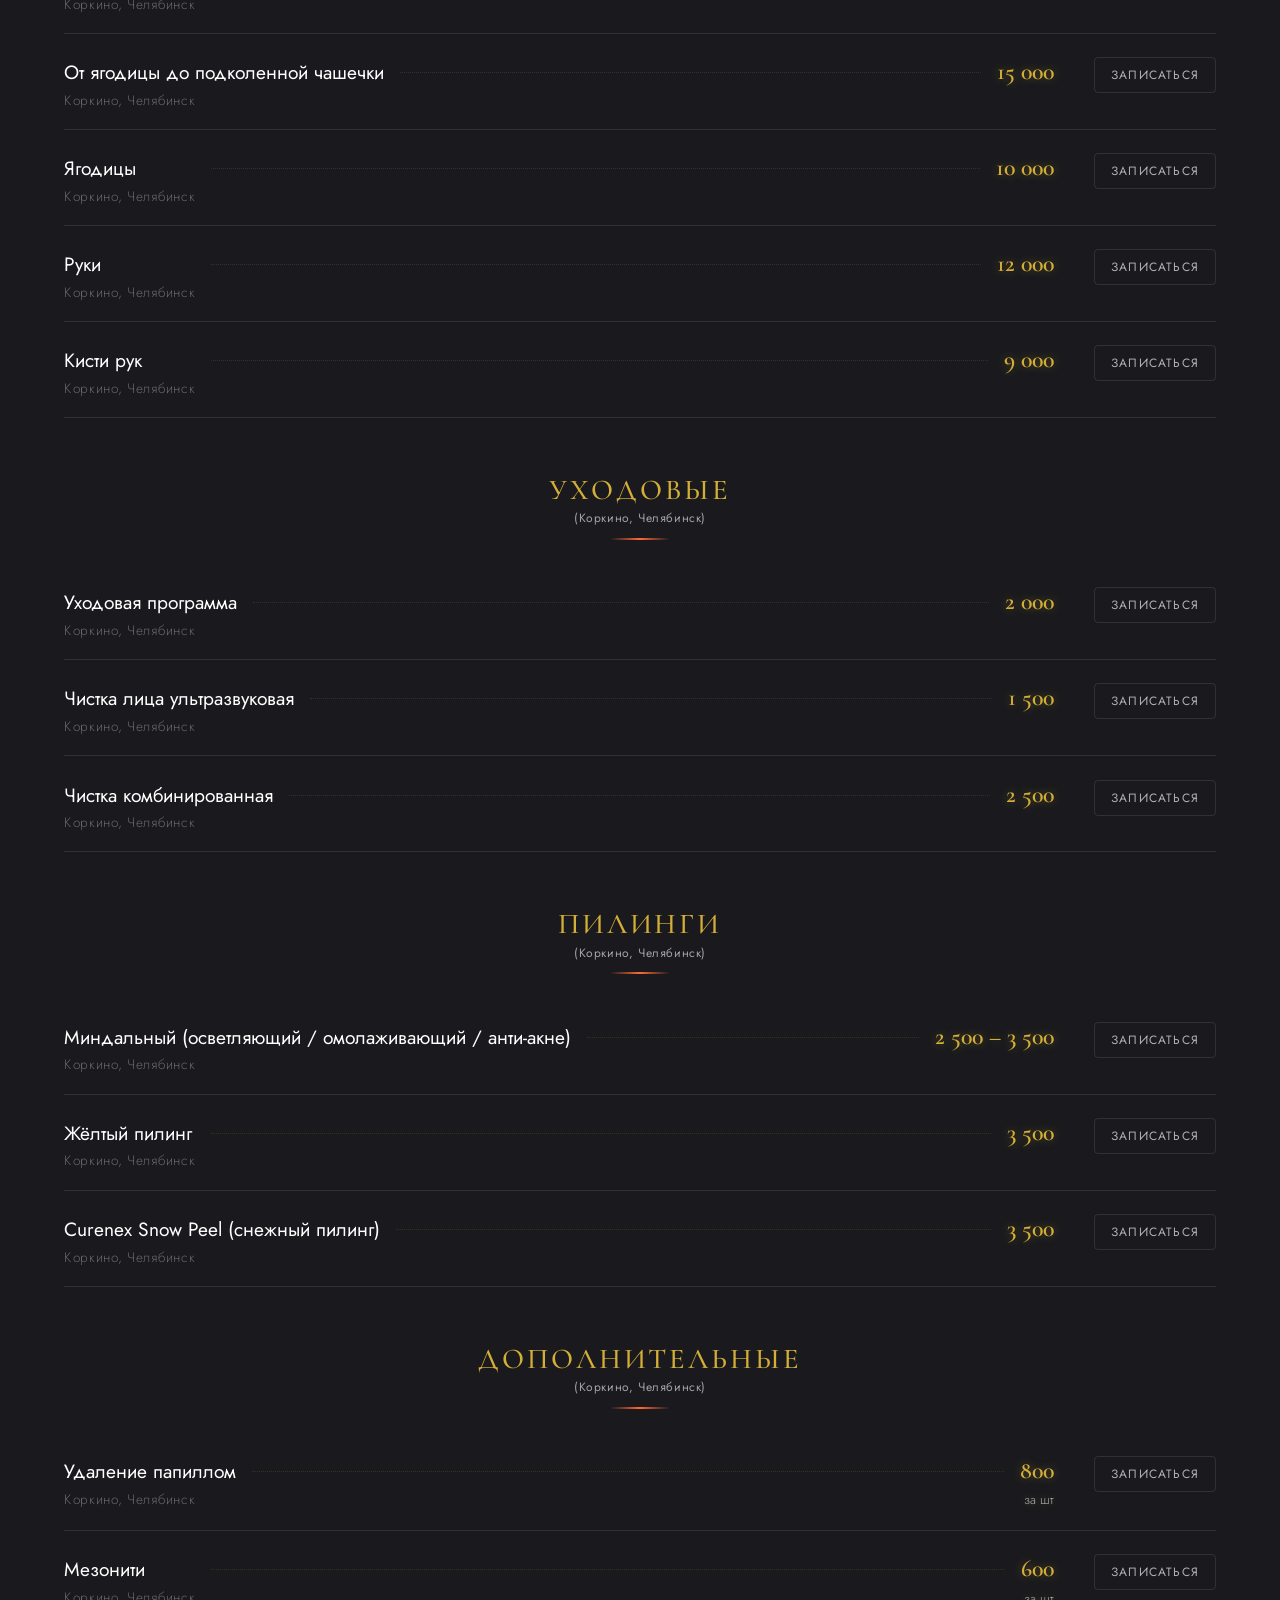
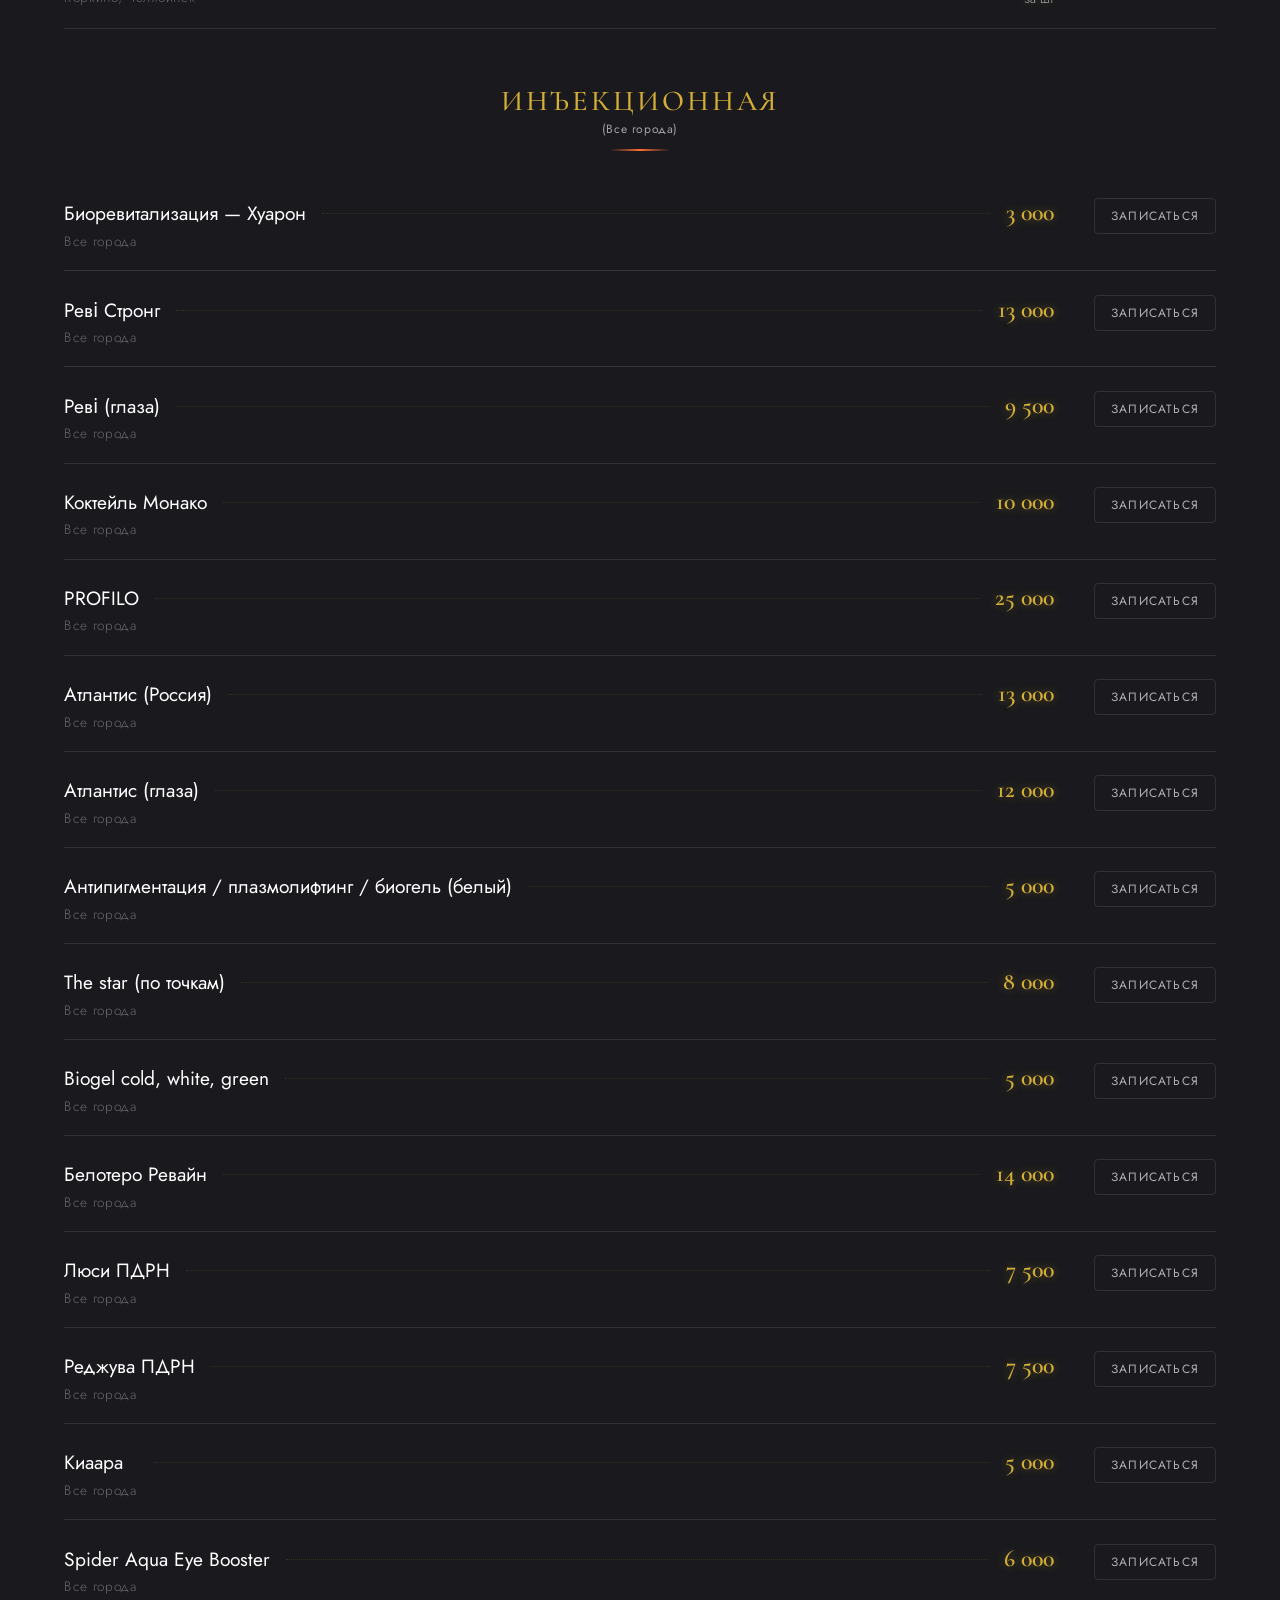
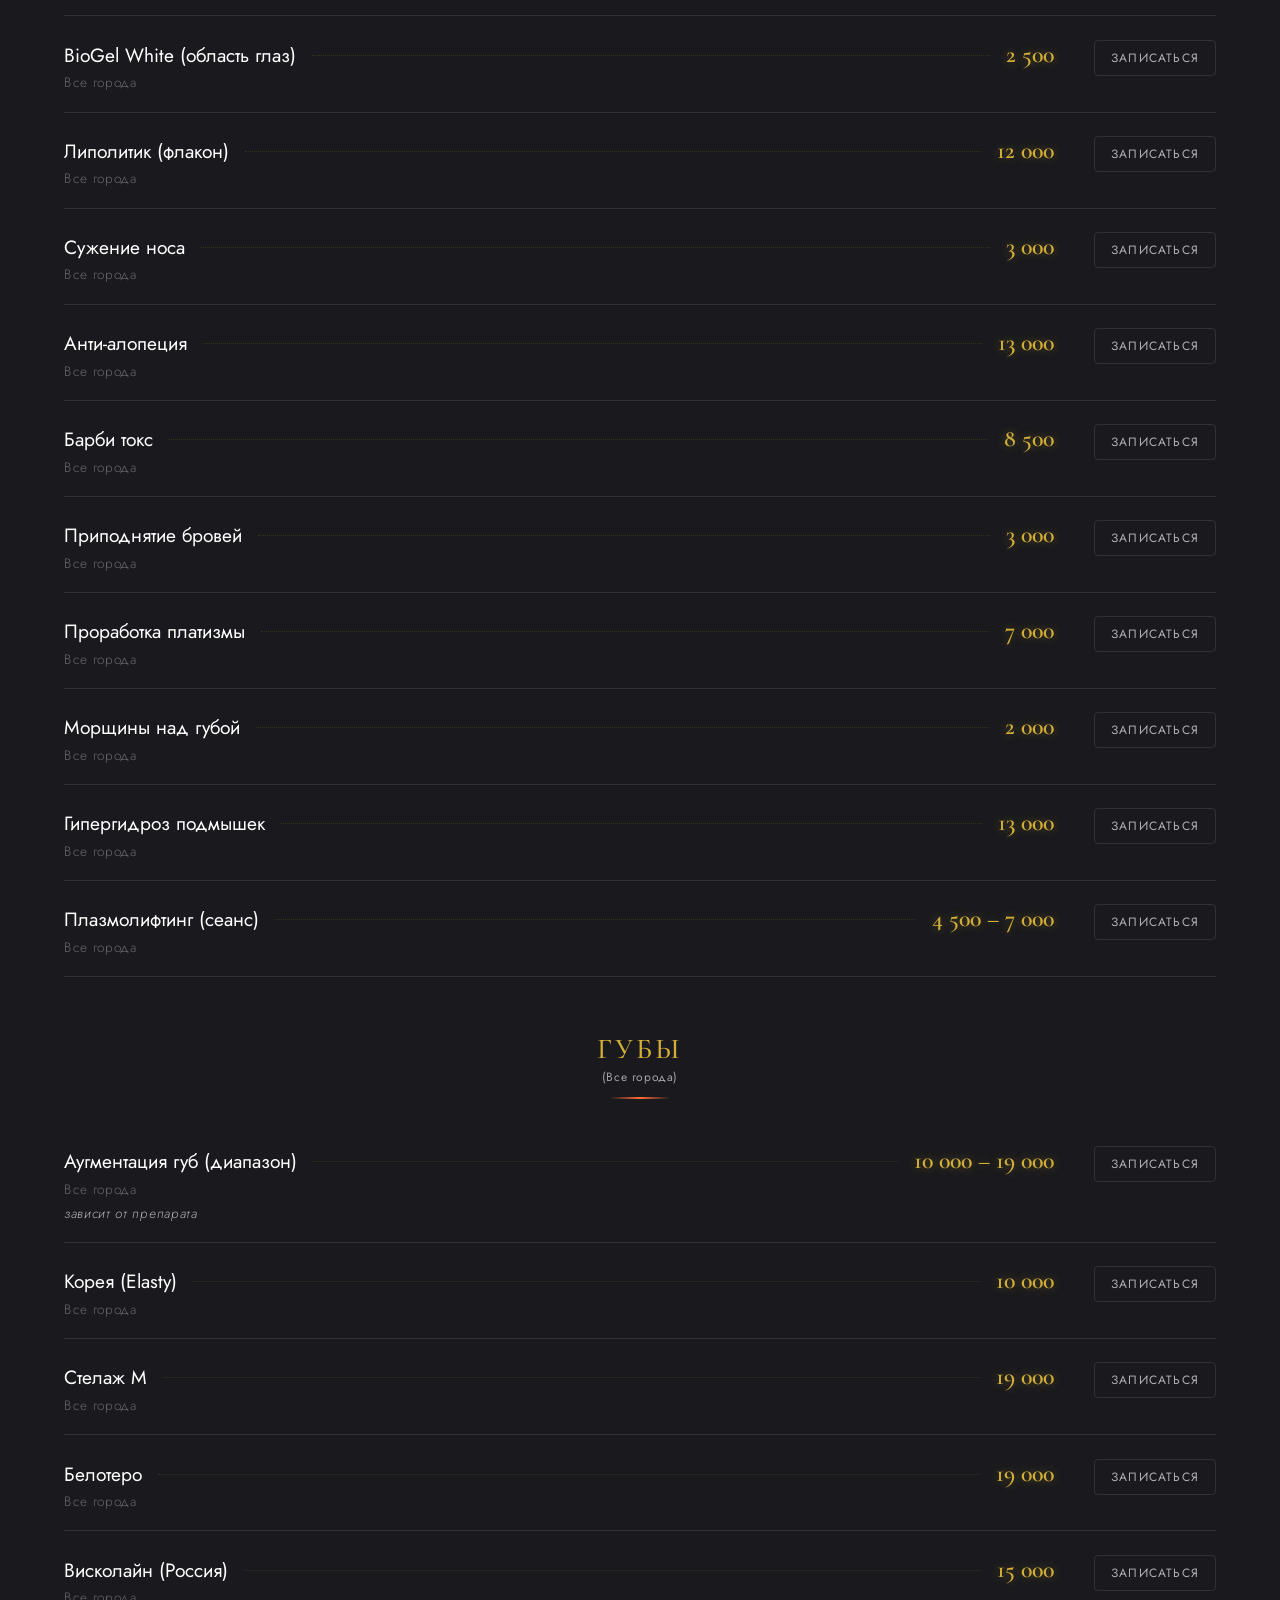
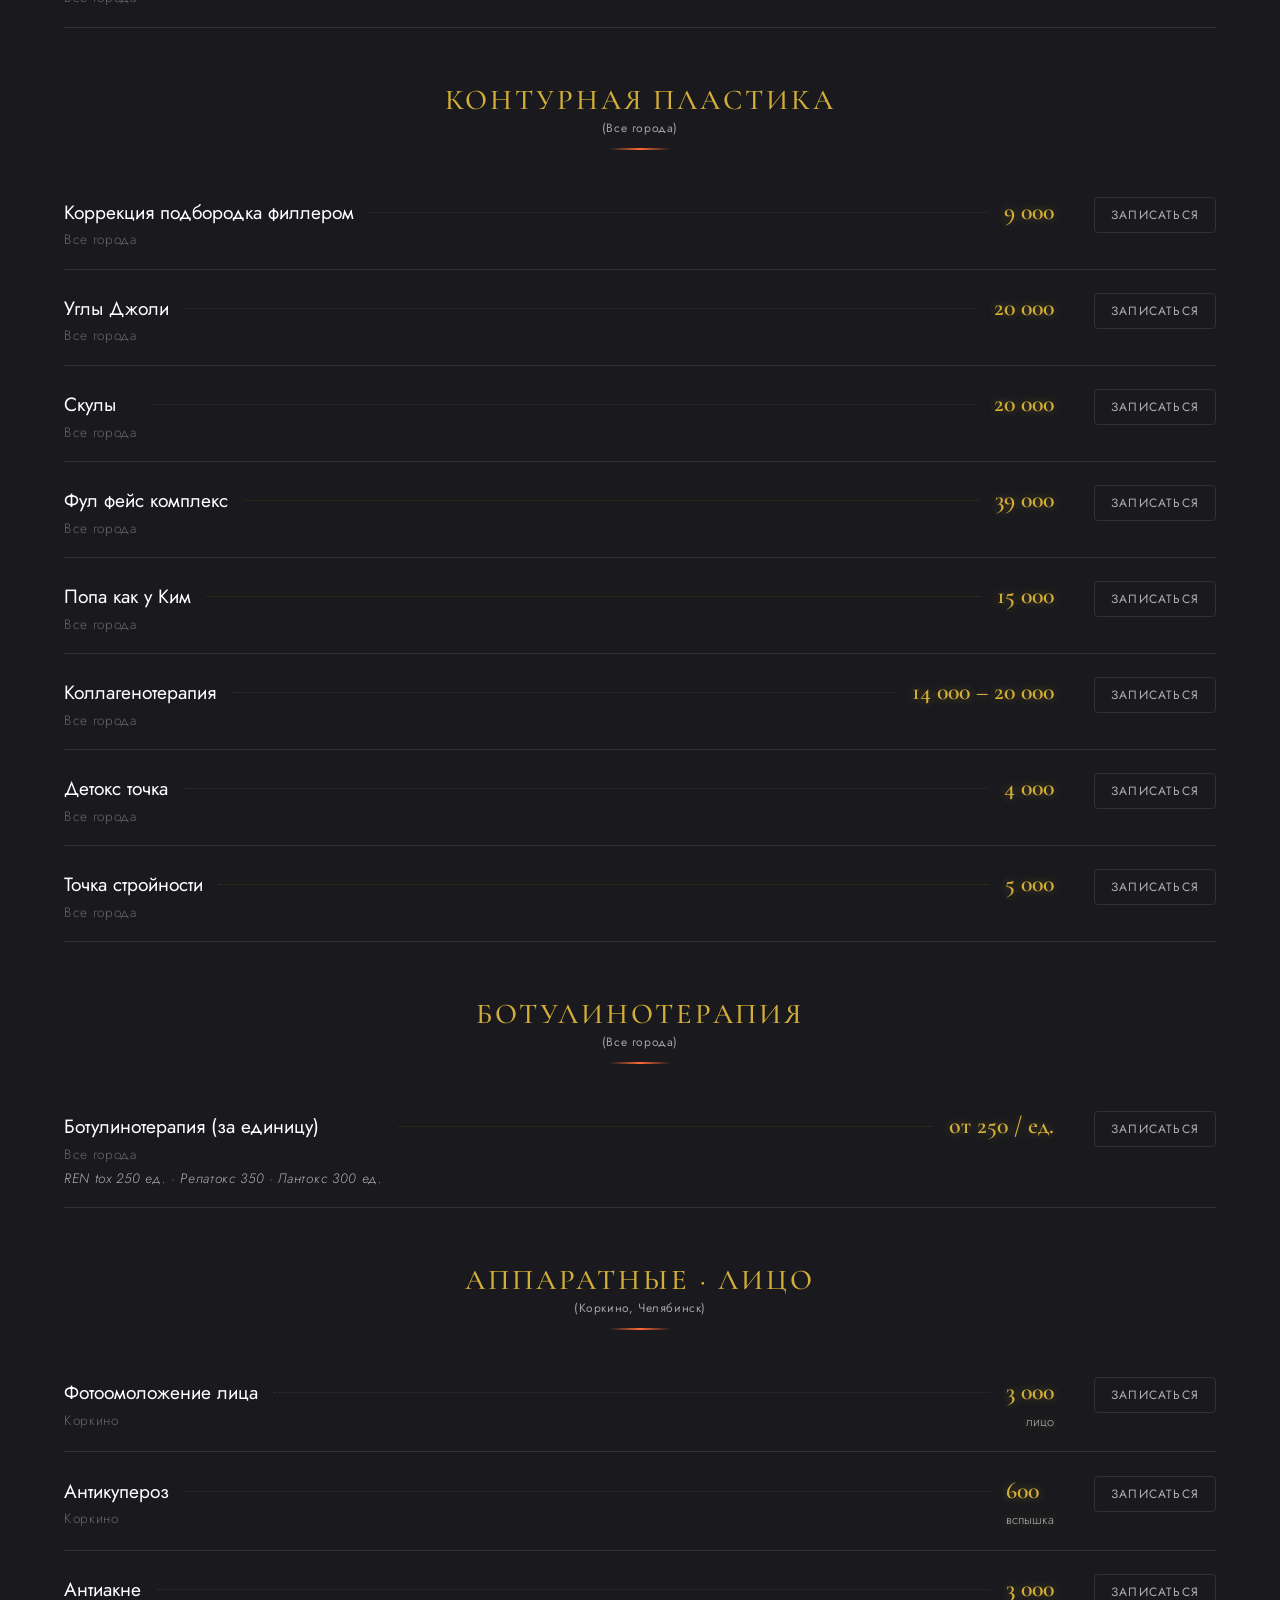
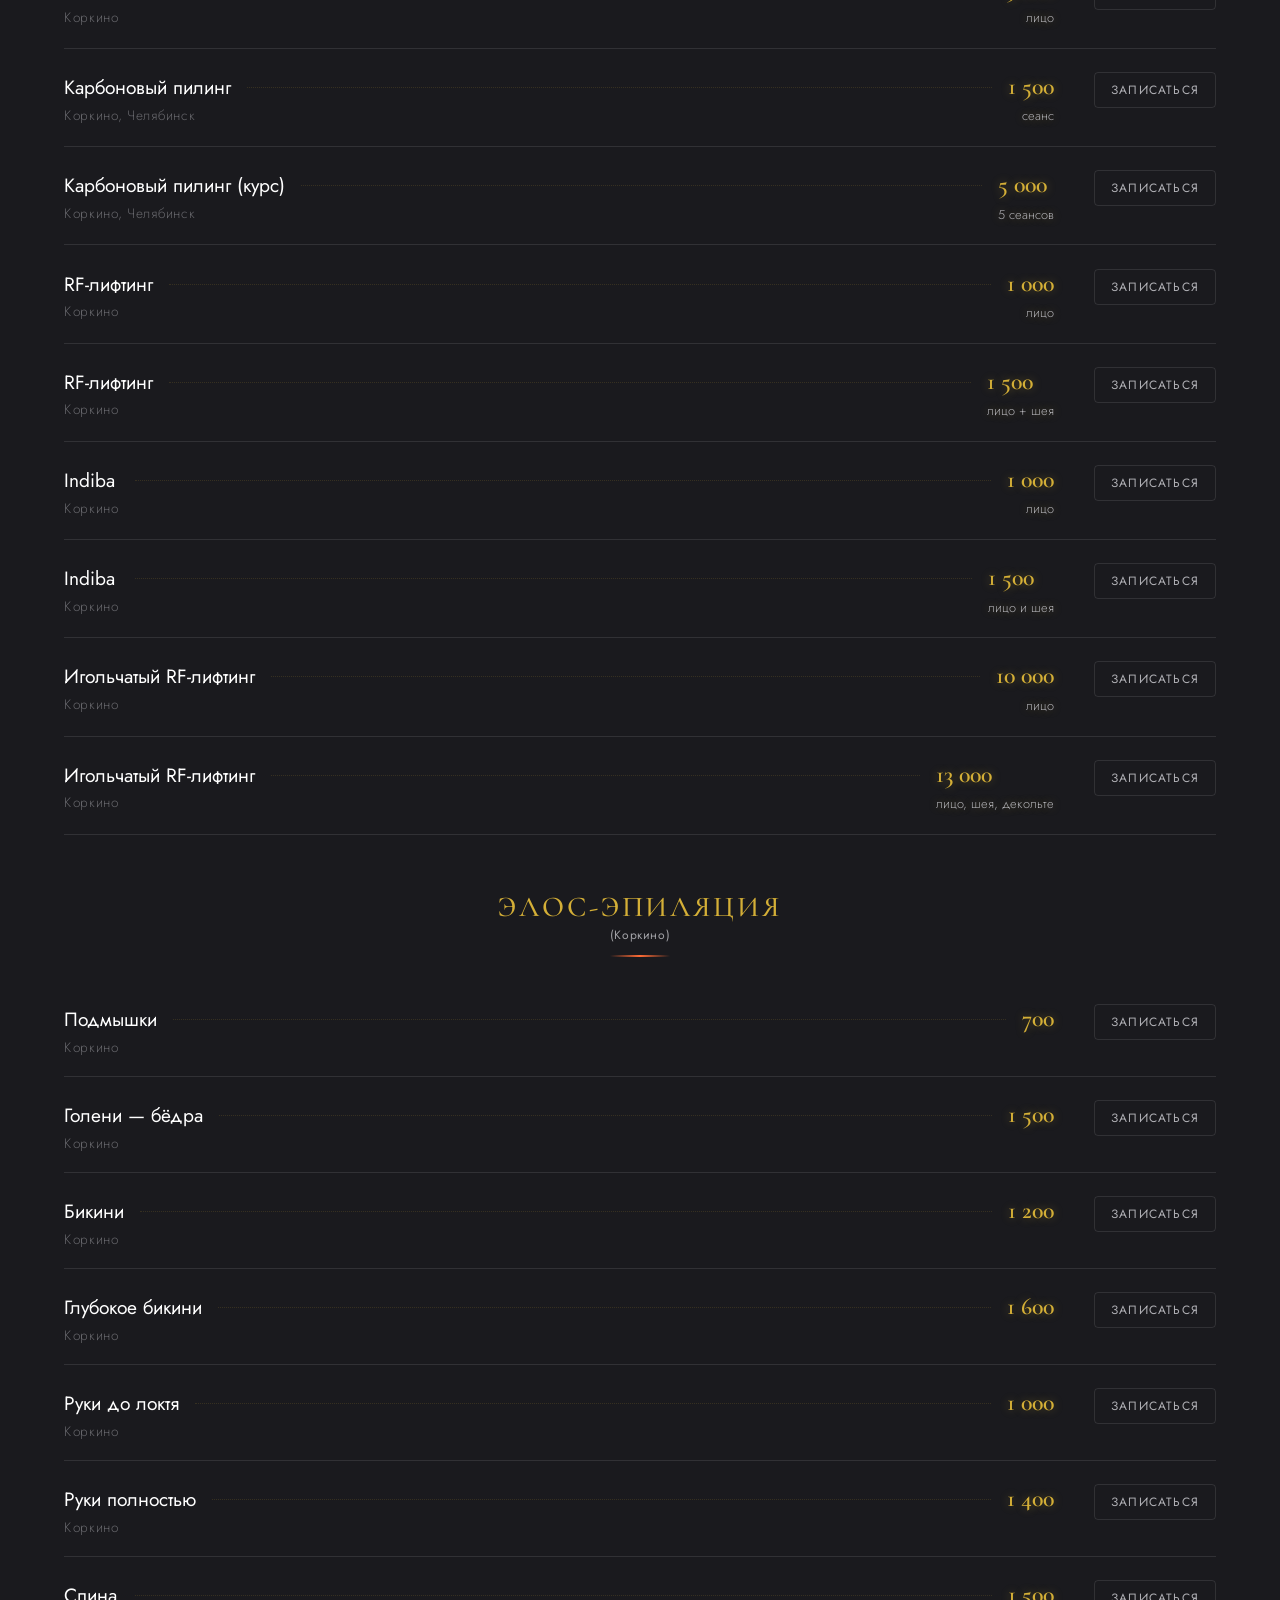
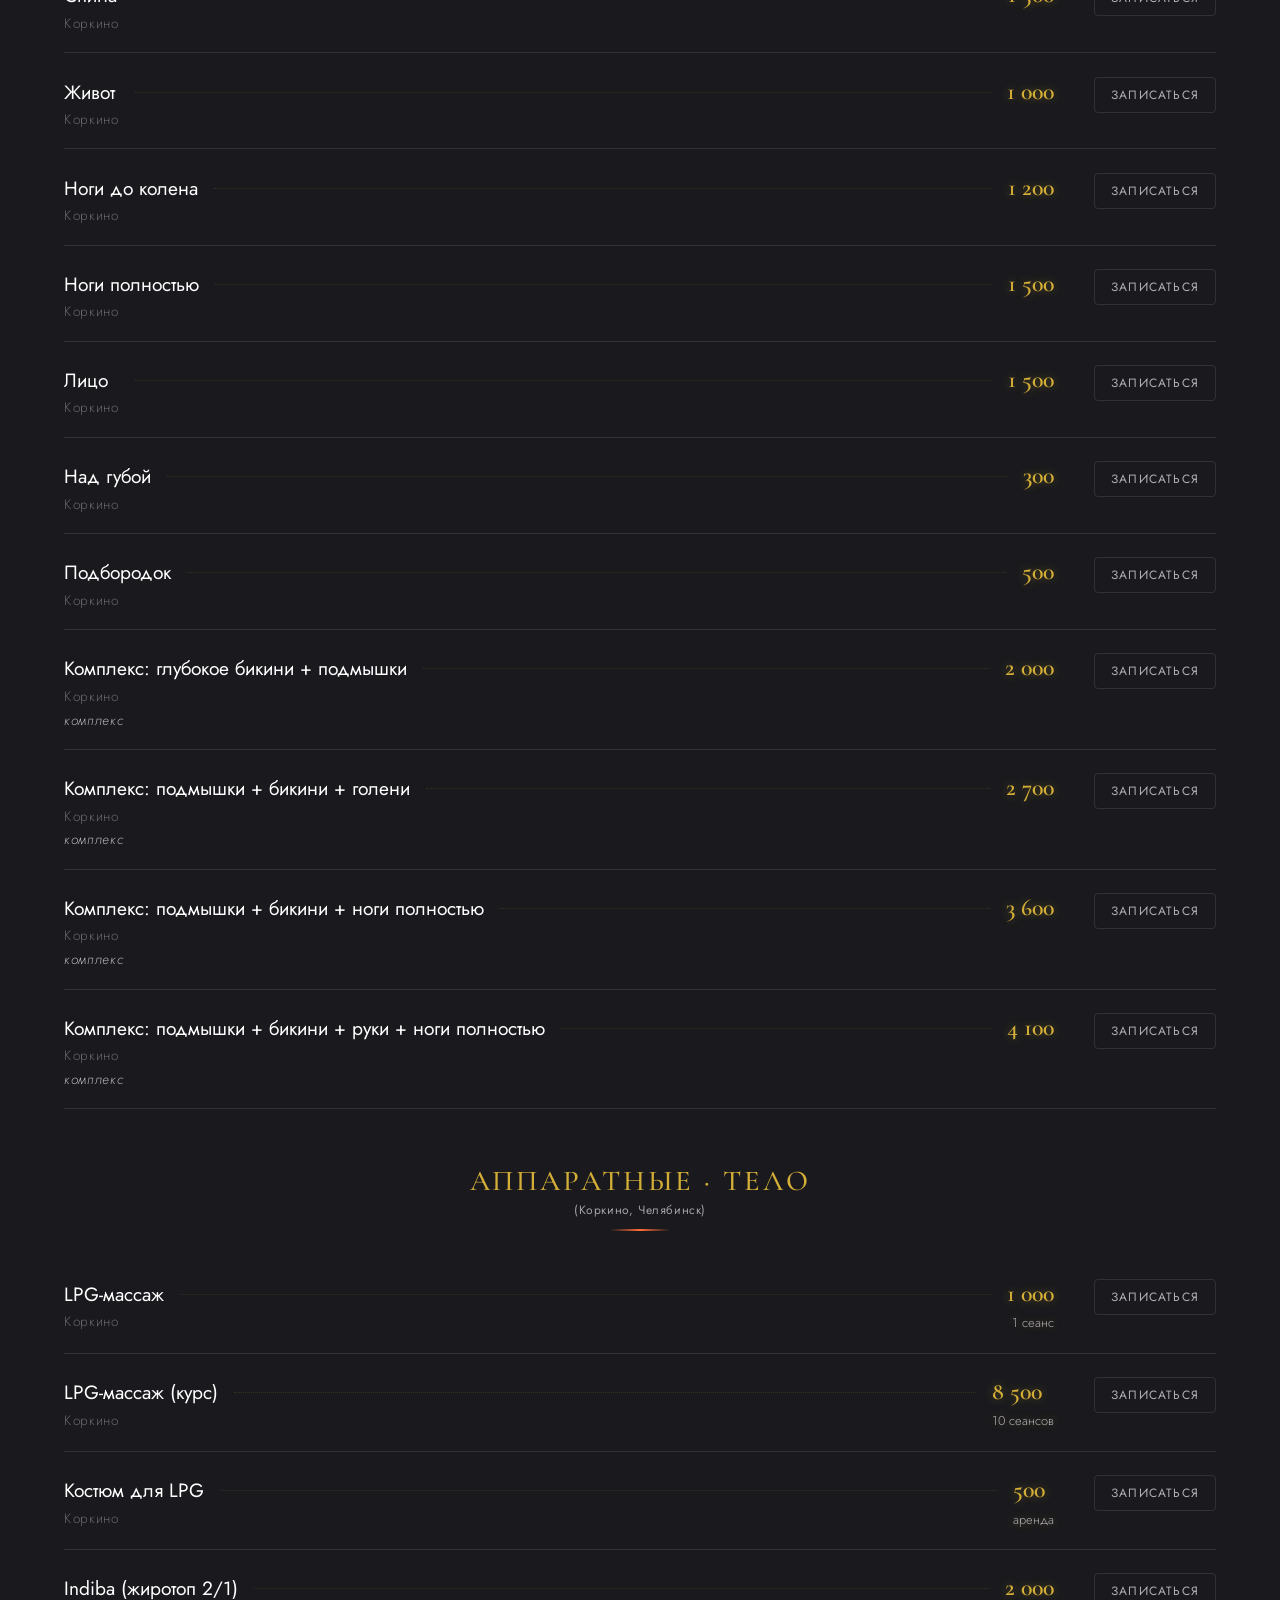
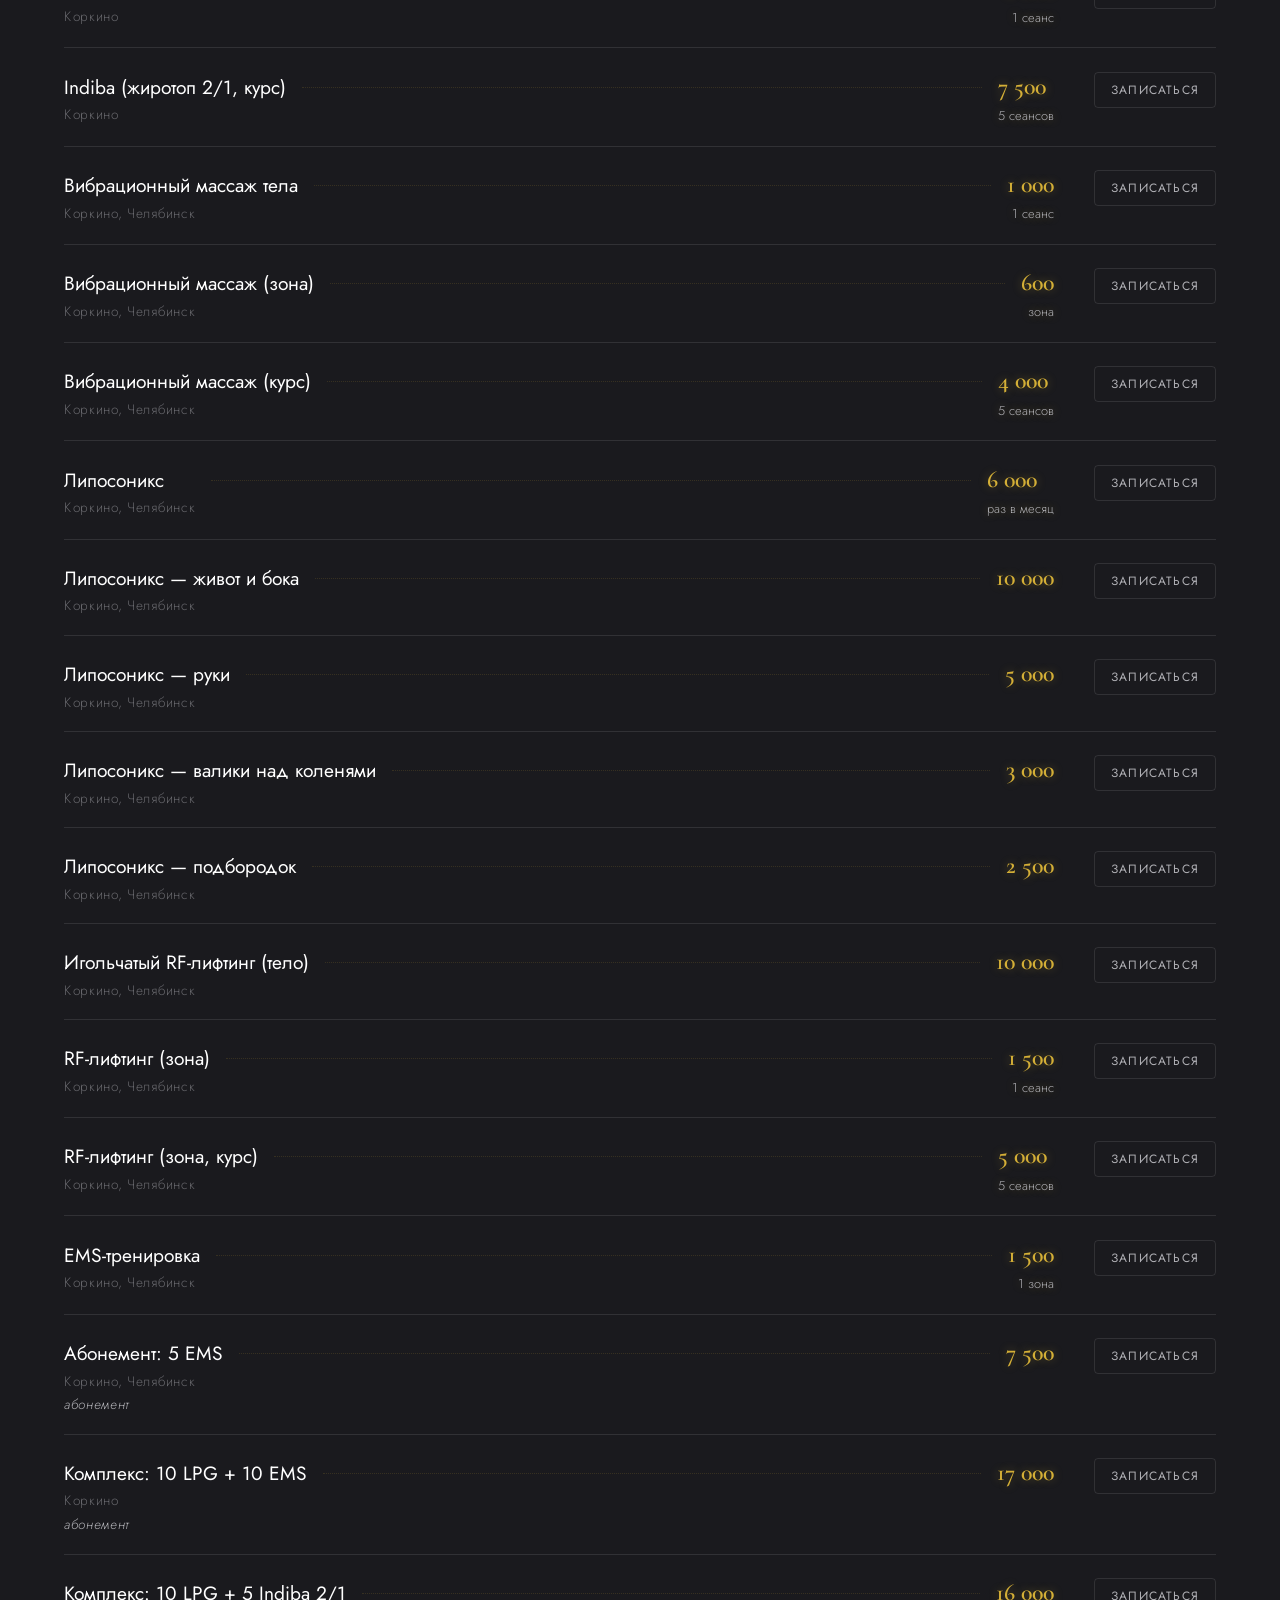
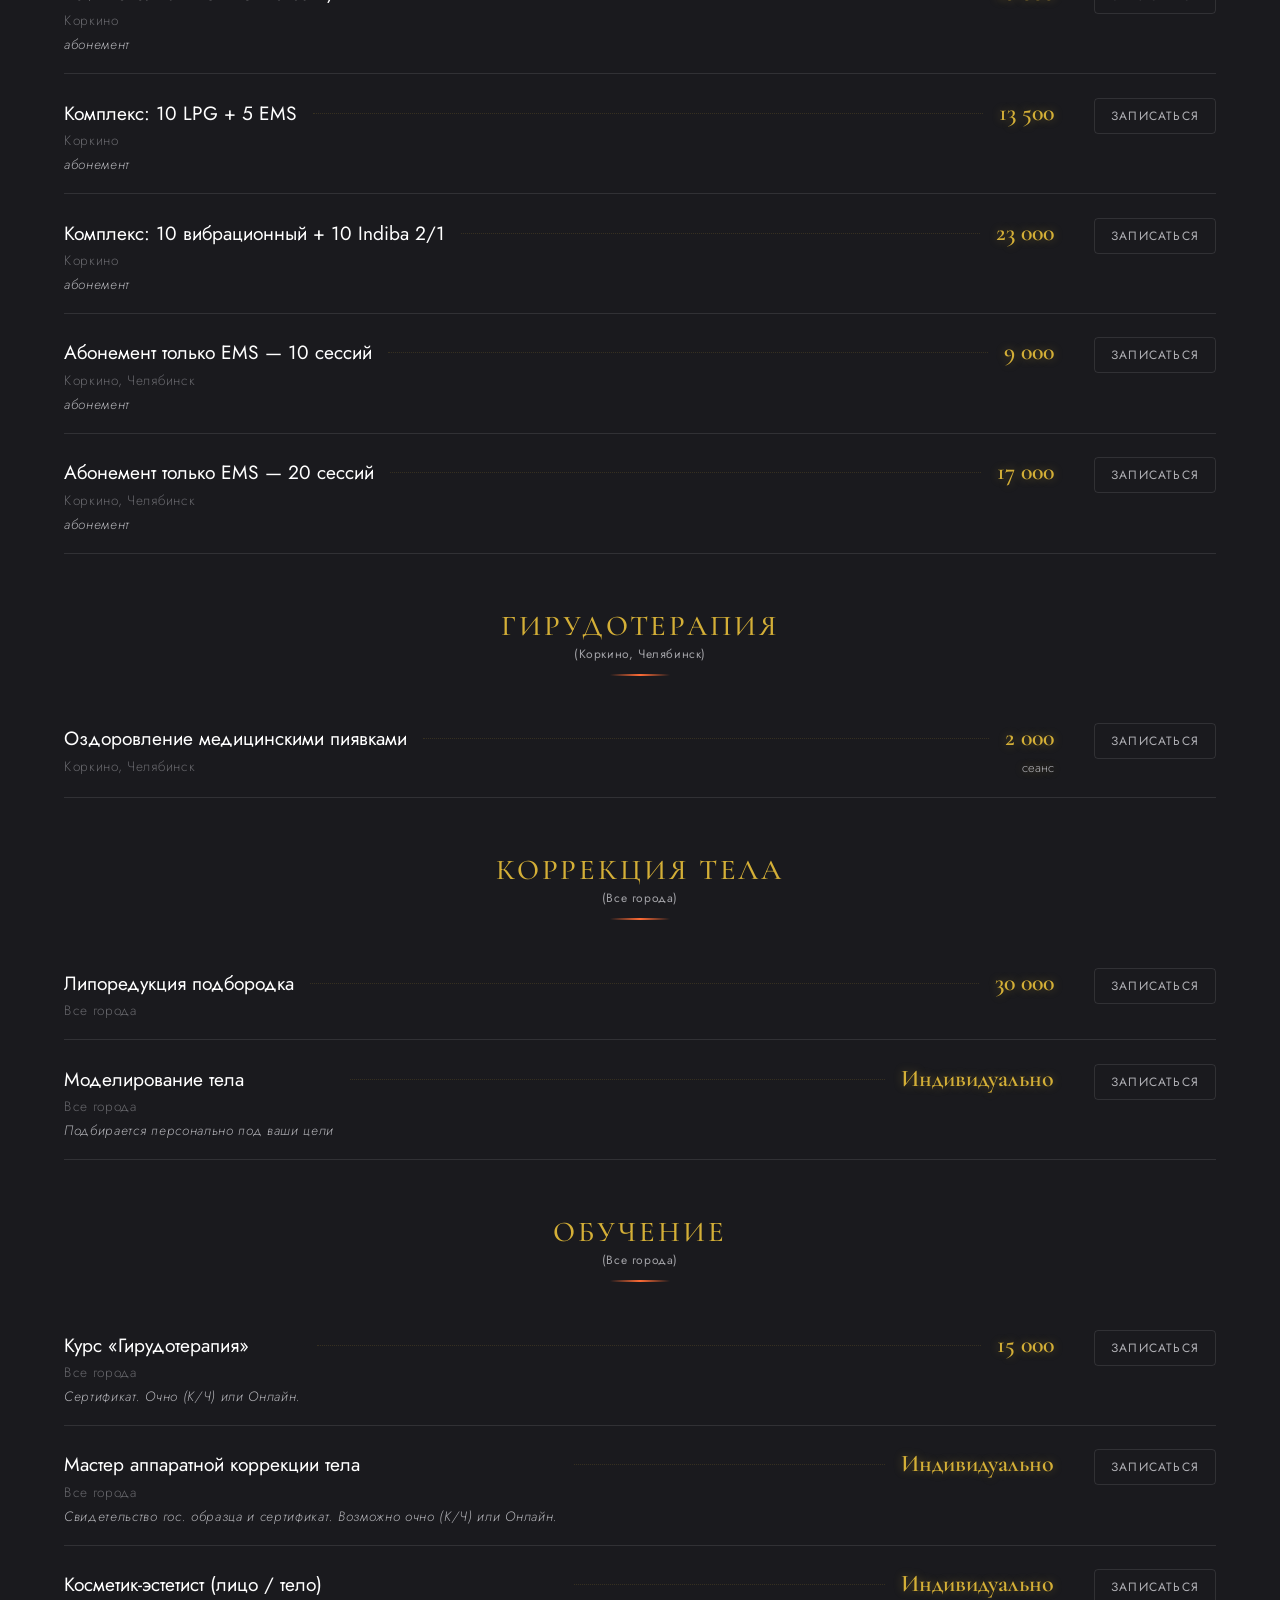
==== commit 55a742e9: "Add files via upload" ====
--- a/dark-luxury/index.html
+++ b/dark-luxury/index.html
@@ -5,6 +5,9 @@
 <meta name="viewport" content="width=device-width, initial-scale=1.0"/>
 <title>Ольга Шевалдина — косметолог в Челябинске и Коркино | SMAS-лифтинг, инъекции, обучение</title>
 <meta name="description" content="Врач-косметолог Ольга Шевалдина. SMAS-лифтинг, инъекционные процедуры, гирудотерапия, обучение с документами гос. образца. Запись онлайн: Коркино, Челябинск, Тюмень, Самара, Пермь."/>
+<meta name="theme-color" content="#08080b"/>
+<link rel="icon" type="image/svg+xml" href="favicon.svg"/>
+<link rel="canonical" href="https://grishkov0106-cmd.github.io/shevaldina-demo-v2/dark-luxury/"/>
 <link rel="preconnect" href="https://fonts.googleapis.com">
 <link rel="preconnect" href="https://fonts.gstatic.com" crossorigin>
 <link href="https://fonts.googleapis.com/css2?family=Cormorant+Garamond:ital,wght@0,400;0,500;0,600;1,400&family=Jost:wght@300;400;500&display=swap" rel="stylesheet">
@@ -14,8 +17,8 @@
 <meta property="og:site_name" content="Студия Ольги Шевалдиной"/>
 <meta property="og:title" content="Ольга Шевалдина — косметолог в Челябинске и Коркино"/>
 <meta property="og:description" content="SMAS-лифтинг, инъекции, гирудотерапия, обучение с документами гос. образца. Запись онлайн по 5 городам."/>
-<meta property="og:url" content="https://grishkov0106-cmd.github.io/dark-luxury/"/>
-<meta property="og:image" content="https://grishkov0106-cmd.github.io/img/olga-hero.jpg"/>
+<meta property="og:url" content="https://grishkov0106-cmd.github.io/shevaldina-demo-v2/dark-luxury/"/>
+<meta property="og:image" content="https://grishkov0106-cmd.github.io/shevaldina-demo-v2/img/olga-hero.jpg"/>
 <meta name="twitter:card" content="summary_large_image"/>
 <meta name="geo.region" content="RU-CHE"/>
 <meta name="geo.placename" content="Челябинск, Коркино"/>
@@ -25,9 +28,9 @@
   "@type":["Person","LocalBusiness"],
   "name":"Ольга Шевалдина",
   "jobTitle":"Врач-косметолог, аккредитованный педагог, гирудотерапевт",
-  "image":"https://grishkov0106-cmd.github.io/img/olga-hero.jpg",
+  "image":"https://grishkov0106-cmd.github.io/shevaldina-demo-v2/img/olga-hero.jpg",
   "telephone":"+79821038579",
-  "url":"https://grishkov0106-cmd.github.io/dark-luxury/",
+  "url":"https://grishkov0106-cmd.github.io/shevaldina-demo-v2/dark-luxury/",
   "areaServed":["Коркино","Челябинск","Тюмень","Самара","Пермь"],
   "address":{"@type":"PostalAddress","addressLocality":"Челябинск","addressRegion":"Челябинская область","addressCountry":"RU"},
   "openingHours":"Mo-Sa 10:00-20:00",
@@ -134,34 +137,53 @@
       <h2>Обучение и повышение квалификации</h2>
       <p class="sec-sub">Официальные документы для вашей карьеры. Очно в Коркино и Челябинске, а также онлайн — по вашему желанию.</p>
     </div>
-    <div style="display:grid;grid-template-columns:repeat(auto-fit,minmax(300px,1fr));gap:1.5rem">
-      <article style="background:var(--bg);border:1px solid var(--hair);padding:1.5rem;border-radius:12px">
+    
+    <div style="display:grid;grid-template-columns:repeat(auto-fit,minmax(300px,1fr));gap:1.5rem;grid-auto-rows:1fr">
+      
+      <!-- 1. ГИРУДОТЕРАПИЯ -->
+      <article style="background:var(--bg);border:1px solid var(--hair);padding:1.5rem;border-radius:12px;display:flex;flex-direction:column">
         <span style="color:var(--gold);font-size:.8rem;text-transform:uppercase;letter-spacing:.1em">Гирудотерапия</span>
         <h3 style="font-family:var(--serif);font-size:1.3rem;margin:.5rem 0">Курс «Гирудотерапия»</h3>
-        <p style="color:var(--muted);font-size:.9rem">Оздоровление медицинскими пиявками. Теория и практика.</p>
-        <div style="margin-top:1rem;display:flex;justify-content:space-between;align-items:center">
+        <p style="color:var(--muted);font-size:.9rem;flex-grow:1">Оздоровление медицинскими пиявками. Теория и практика.</p>
+        <div style="margin-top:auto;padding-top:1rem;display:flex;justify-content:space-between;align-items:center;gap:.8rem">
           <div style="font-family:var(--serif);font-size:1.2rem;color:var(--gold)">15 000 ₽</div>
-          <span class="edu-badge">Гос. образец · Онлайн</span>
+          <span class="edu-badge" style="white-space:nowrap;font-size:.65rem;padding:.3rem .6rem">СЕРТИФИКАТ · Онлайн</span>
         </div>
       </article>
-      <article style="background:var(--bg);border:1px solid var(--hair);padding:1.5rem;border-radius:12px">
+
+      <!-- 2. МАСТЕР АППАРАТНОЙ КОРРЕКЦИИ ТЕЛА -->
+      <article style="background:var(--bg);border:1px solid var(--hair);padding:1.5rem;border-radius:12px;display:flex;flex-direction:column">
         <span style="color:var(--gold);font-size:.8rem;text-transform:uppercase;letter-spacing:.1em">Аппаратная косметология</span>
         <h3 style="font-family:var(--serif);font-size:1.3rem;margin:.5rem 0">Мастер аппаратной коррекции тела</h3>
-        <p style="color:var(--muted);font-size:.9rem">Курс по работе с телом. Очно или онлайн.</p>
-        <div style="margin-top:1rem;display:flex;justify-content:space-between;align-items:center">
+        <p style="color:var(--muted);font-size:.9rem;flex-grow:1">Курс по работе с телом. Очно или онлайн.</p>
+        <div style="margin-top:auto;padding-top:1rem;display:flex;justify-content:space-between;align-items:center;gap:.8rem">
           <div style="font-family:var(--serif);font-size:1.2rem;color:var(--gold)">Индивидуально</div>
-          <span class="edu-badge">Сертификат</span>
+          <span class="edu-badge" style="white-space:nowrap;font-size:.65rem;padding:.3rem .6rem">ГОС. ОБРАЗЕЦ · СЕРТИФИКАТ</span>
         </div>
       </article>
-      <article style="background:var(--bg);border:1px solid var(--hair);padding:1.5rem;border-radius:12px">
+
+      <!-- 3. КОСМЕТИК-ЭСТЕТИСТ -->
+      <article style="background:var(--bg);border:1px solid var(--hair);padding:1.5rem;border-radius:12px;display:flex;flex-direction:column">
+        <span style="color:var(--gold);font-size:.8rem;text-transform:uppercase;letter-spacing:.1em">Эстетистика</span>
+        <h3 style="font-family:var(--serif);font-size:1.3rem;margin:.5rem 0">Косметик-эстетист (лицо / тело)</h3>
+        <p style="color:var(--muted);font-size:.9rem;flex-grow:1">Базовый курс для начинающих специалистов.</p>
+        <div style="margin-top:auto;padding-top:1rem;display:flex;justify-content:space-between;align-items:center;gap:.8rem">
+          <div style="font-family:var(--serif);font-size:1.2rem;color:var(--gold)">Индивидуально</div>
+          <span class="edu-badge" style="white-space:nowrap;font-size:.65rem;padding:.3rem .6rem">ГОС. ОБРАЗЕЦ · СЕРТИФИКАТ</span>
+        </div>
+      </article>
+
+      <!-- 4. ПОВЫШЕНИЕ КВАЛИФИКАЦИИ -->
+      <article style="background:var(--bg);border:1px solid var(--hair);padding:1.5rem;border-radius:12px;display:flex;flex-direction:column">
         <span style="color:var(--gold);font-size:.8rem;text-transform:uppercase;letter-spacing:.1em">Для специалистов</span>
         <h3 style="font-family:var(--serif);font-size:1.3rem;margin:.5rem 0">Аттестация и повышение квалификации</h3>
-        <p style="color:var(--muted);font-size:.9rem">Выдача документов действующим мастерам. Возможно онлайн.</p>
-        <div style="margin-top:1rem;display:flex;justify-content:space-between;align-items:center">
+        <p style="color:var(--muted);font-size:.9rem;flex-grow:1">Выдача документов действующим мастерам. Возможно онлайн.</p>
+        <div style="margin-top:auto;padding-top:1rem;display:flex;justify-content:space-between;align-items:center;gap:.8rem">
           <div style="font-family:var(--serif);font-size:1.2rem;color:var(--gold)">Индивидуально</div>
-          <span class="edu-badge">Гос. образец</span>
+          <span class="edu-badge" style="white-space:nowrap;font-size:.65rem;padding:.3rem .6rem">ГОС. ОБРАЗЕЦ</span>
         </div>
       </article>
+
     </div>
   </div>
 </section>
@@ -191,7 +213,7 @@
         <label>Город<input type="text" id="rCity" placeholder="Например: Челябинск" required/></label>
         <label>Ваш отзыв<textarea id="rText" rows="4" placeholder="Расскажите о вашем опыте..." required></textarea></label>
         <button type="submit" class="btn btn--gold btn--full" style="margin-top:1.5rem">Опубликовать отзыв</button>
-        <p style="font-size:.75rem;color:var(--dim);text-align:center;margin-top:.8rem">Демо: отзыв сохранится только в вашем браузере. На боевом сайте проходит модерацию.</p>
+        <p style="font-size:.75rem;color:var(--dim);text-align:center;margin-top:.8rem">Отзывы публикуются после проверки мастером.</p>
       </form>
     </div>
   </div>
@@ -248,9 +270,9 @@
       <label>Имя<input type="text" id="cName" placeholder="Как к вам обращаться" required/></label>
       <label>Телефон<input type="tel" id="cPhone" placeholder="+7 (___) ___-__-__" required/></label>
       <label>Комментарий<textarea id="cNote" rows="2" placeholder="Пожелания, вопросы (необязательно)"></textarea></label>
-      <label class="agree"><input type="checkbox" id="cAgree" required/><span>Согласен(на) на обработку персональных данных и ознакомлен(а), что имеются противопоказания, необходима консультация специалиста.</span></label>
+      <label class="agree"><input type="checkbox" id="cAgree" required/><span>Согласен(на) на <a href="privacy.html" target="_blank" rel="noopener" style="color:var(--gold)">обработку персональных данных</a> и ознакомлен(а), что имеются противопоказания, необходима консультация специалиста.</span></label>
       <button type="submit" class="btn btn--gold btn--full">Отправить заявку</button>
-      <p class="cform__note">Демо: заявка сохраняется локально в вашем браузере.</p>
+      <p class="cform__note">Заявка уходит мастеру напрямую, ответ — в течение 15 минут.</p>
     </form>
   </div>
 </section>
@@ -261,18 +283,20 @@
     <div class="foot__col"><h4>Навигация</h4><a href="#studio">Студия</a><a href="#price">Прайс</a><a href="#education">Обучение</a><a href="#results">Результаты</a><a href="#contact">Запись</a></div>
     <div class="foot__col"><h4>Контакты</h4><a href="tel:+79821038579">8 982 103-85-79</a><a href="https://vk.com/" target="_blank" rel="noopener">Сообщество ВКонтакте</a><p>Пн–Сб 10:00–20:00</p></div>
   </div>
-  <div class="container foot__legal">ИП Шевалдина Ольга Николаевна · г. Коркино / Челябинск · Сайт носит информационный характер и не является публичной офертой · Имеются противопоказания, необходима консультация специалиста · © <span id="yr"></span></div>
+  <div class="container foot__legal">ИП Шевалдина Ольга Николаевна · г. Коркино / Челябинск · Сайт носит информационный характер и не является публичной офертой · Имеются противопоказания, необходима консультация специалиста · <a href="privacy.html" style="color:var(--muted)">Политика персональных данных</a> · © <span id="yr"></span></div>
 </footer>
 
 <div class="toast" id="toast" hidden></div>
 
+<script src="js/config.js"></script>
 <script src="../services.js"></script>
 <script src="gallery.js"></script>
 <script src="js/app.js"></script>
-<script src="/lightbox.js"></script>
+<script src="lightbox.js"></script>
 
 <script>
 (function(){
+  const API_BASE_URL = window.API_BASE_URL;
   const TIMES=["10:00","11:30","13:00","14:30","16:00","17:30","19:00"];
   const grid=document.getElementById('slotsGrid');
   const date=document.getElementById('cDate');
@@ -281,14 +305,21 @@
   const tm=new Date();tm.setDate(tm.getDate()+1);
   date.min=tm.toISOString().split('T')[0];
   date.value=tm.toISOString().split('T')[0];
-  function render(iso){
+
+  async function render(iso){
     grid.innerHTML='';
     if(!iso){status.textContent="Сначала выберите дату";return;}
+    let busy=[];
+    try{
+      const r=await fetch(`${API_BASE_URL}/api/bookings/availability?date=${iso}`);
+      if(r.ok){const d=await r.json();busy=(d.busy||[]).map(x=>x.time);}
+    }catch(e){/* бэкенд недоступен — слоты остаются по хешу */}
     let h=0;for(let i=0;i<iso.length;i++)h=((h<<5)-h)+iso.charCodeAt(i);
     TIMES.forEach((t,i)=>{
       const b=document.createElement('button');
       b.type='button';b.className='slot-btn';b.textContent=t;
-      if((h+i)%3===0){b.classList.add('disabled');b.disabled=true;}
+      const taken=busy.includes(t)||(!busy.length&&(h+i)%3===0);
+      if(taken){b.classList.add('disabled');b.disabled=true;}
       else b.addEventListener('click',()=>{
         grid.querySelectorAll('.slot-btn').forEach(x=>x.classList.remove('active'));
         b.classList.add('active');time.value=t;
@@ -300,14 +331,56 @@
   }
   date.addEventListener('change',e=>render(e.target.value));
   render(date.value);
-  document.getElementById('cform').addEventListener('submit',function(e){
+
+  document.getElementById('cform').addEventListener('submit',async function(e){
     e.preventDefault();
     const city=document.getElementById('cCity').value;
+    const serviceVal=document.getElementById('cService').value;
+    const name=document.getElementById('cName').value.trim();
+    const phone=document.getElementById('cPhone').value.trim();
+    const comment=document.getElementById('cNote').value.trim();
+    const agree=document.getElementById('cAgree').checked;
+
     if(!city)return alert('Пожалуйста, выберите город приема');
+    if(!serviceVal)return alert('Пожалуйста, выберите услугу');
     if(!time.value)return alert('Пожалуйста, выберите время из сетки слотов');
-    alert(`✅ Заявка принята!\n\nГород: ${city}\nДата: ${date.value}\nВремя: ${time.value}\n\nВ демо данные не отправляются на сервер.`);
-    this.reset();render(date.value);
-    status.textContent="Сначала выберите дату";status.style.color='var(--dim)';
+    if(!name)return alert('Пожалуйста, введите ваше имя');
+    if(!phone)return alert('Пожалуйста, введите телефон');
+    if(!agree)return alert('Нужно согласие на обработку персональных данных');
+
+    const [, serviceName] = serviceVal.split('|');
+
+    const bookingData = {
+      client_name: name,
+      client_phone: phone,
+      city: city,
+      booking_date: date.value,
+      booking_time: time.value,
+      service_label: serviceName,
+      comment: comment || null
+    };
+
+    try {
+      const response = await fetch(`${API_BASE_URL}/api/bookings`, {
+        method: 'POST',
+        headers: { 'Content-Type': 'application/json' },
+        body: JSON.stringify(bookingData)
+      });
+
+      if (response.ok) {
+        const result = await response.json();
+        alert(`✅ Заявка принята!\n\nГород: ${city}\nДата: ${date.value}\nВремя: ${time.value}\nУслуга: ${serviceName}\n\nНомер заявки: ${result.id}. Мастер свяжется с вами для подтверждения.`);
+        this.reset();
+        render(date.value);
+        status.textContent="Сначала выберите дату";
+        status.style.color='var(--dim)';
+      } else {
+        const error = await response.json();
+        alert(`❌ ${error.detail || 'Не удалось отправить заявку. Попробуйте ещё раз.'}`);
+      }
+    } catch (err) {
+      alert('❌ Не удалось отправить заявку. Проверьте интернет или позвоните: 8 982 103-85-79');
+    }
   });
 })();
 </script>
@@ -317,7 +390,7 @@
   const form=document.getElementById('reviewForm');
   const list=document.getElementById('reviewsList');
   const KEY='osh_reviews_demo';
-  function esc(s){return String(s).replace(/[&<>"']/g,c=>({'&':'&amp;','<':'&lt;','>':'&gt;','"':'&quot;',"'":'&#39;'}[c]));}
+  function esc(s){return String(s).replace(/[&<>"']/g,c=>({'&':'&amp;','<':'&lt;','>':'&gt;','"':"&quot;","'":"&#39;"}[c]));}
   function add(name,city,text,prepend){
     const card=document.createElement('div');card.className='review-card';
     const d=new Date().toLocaleDateString('ru-RU',{day:'numeric',month:'long'});
@@ -333,11 +406,11 @@
     if(!n||!c||!t)return;
     add(n,c,t,true);
     try{const s=JSON.parse(localStorage.getItem(KEY))||[];s.unshift({name:n,city:c,text:t,date:new Date().toISOString()});if(s.length>20)s.pop();localStorage.setItem(KEY,JSON.stringify(s));}catch(e){}
-    form.reset();alert('✅ Спасибо за ваш отзыв! Он добавлен.');
+    form.reset();alert('✅ Спасибо за ваш отзыв! Он появится на сайте после проверки мастером.');
     list.scrollIntoView({behavior:'smooth',block:'start'});
   });
 })();
 </script>
 
 </body>
-</html>
+</html>
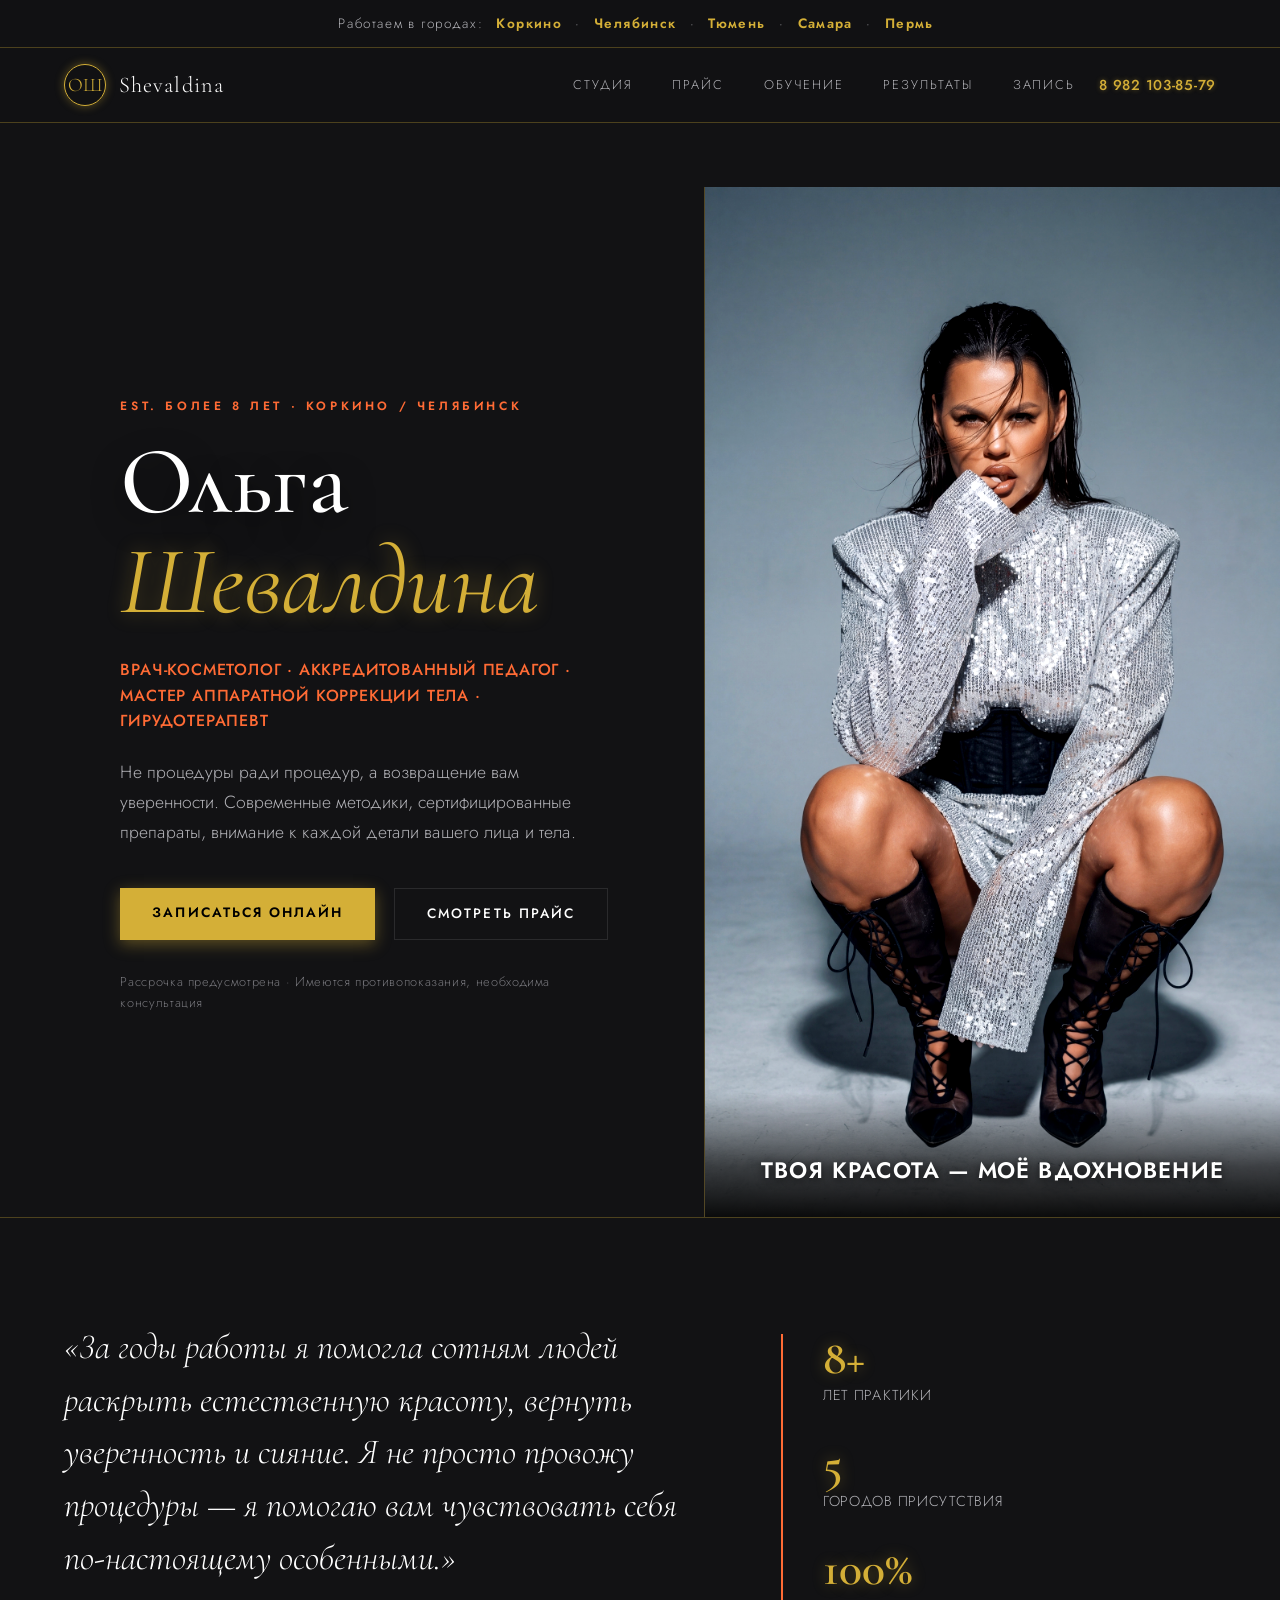
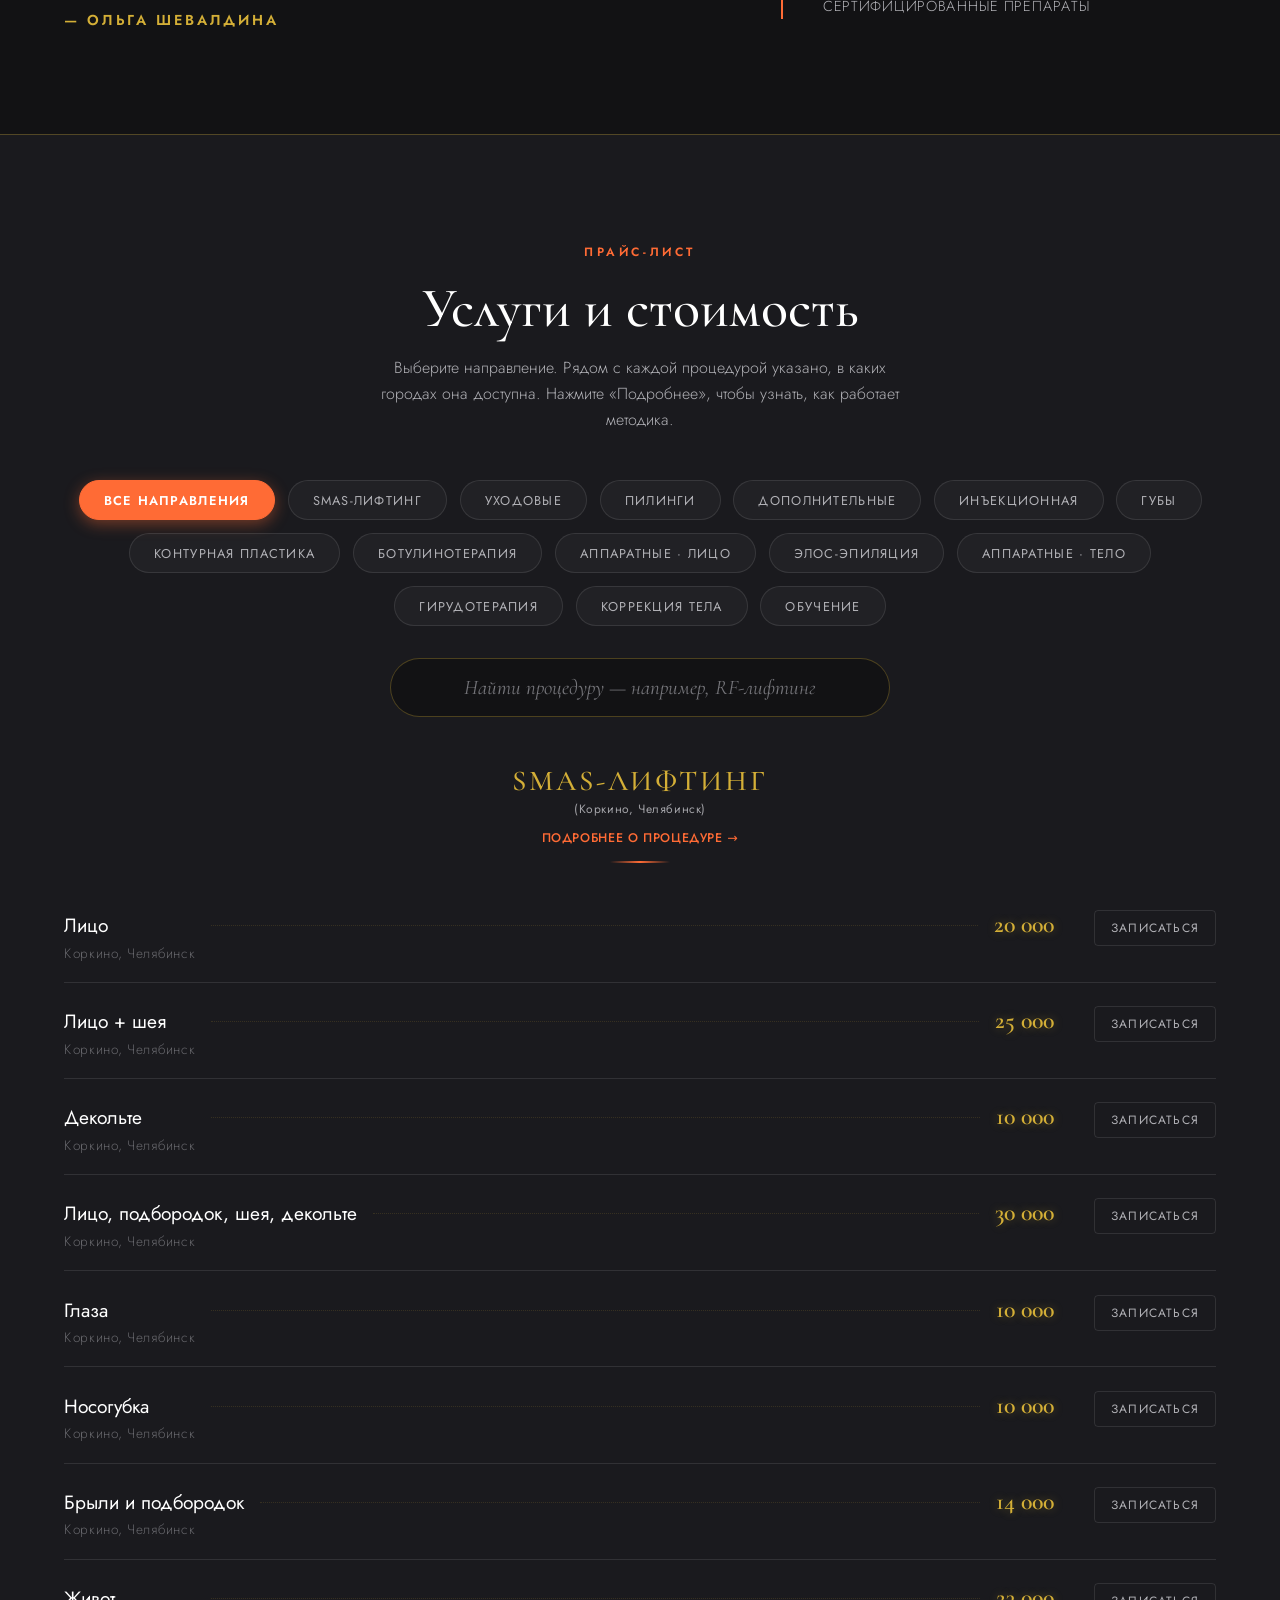
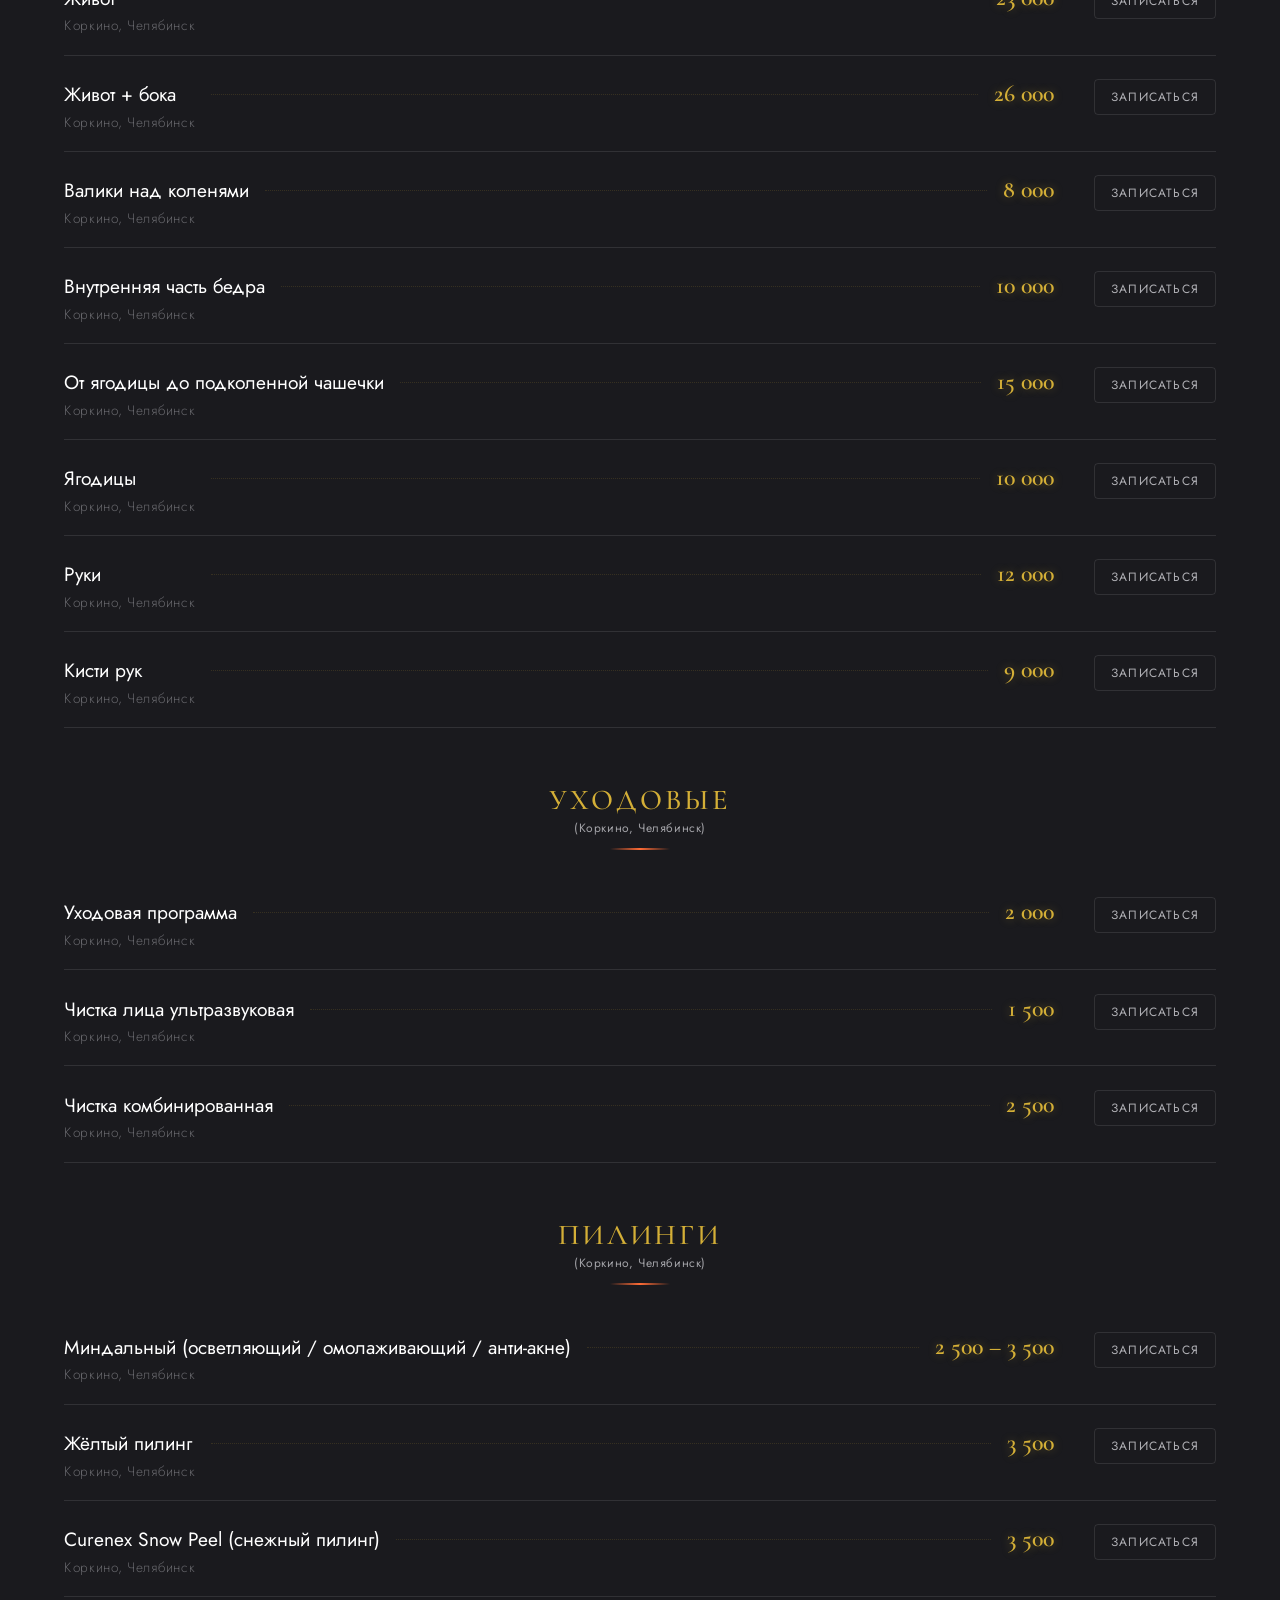
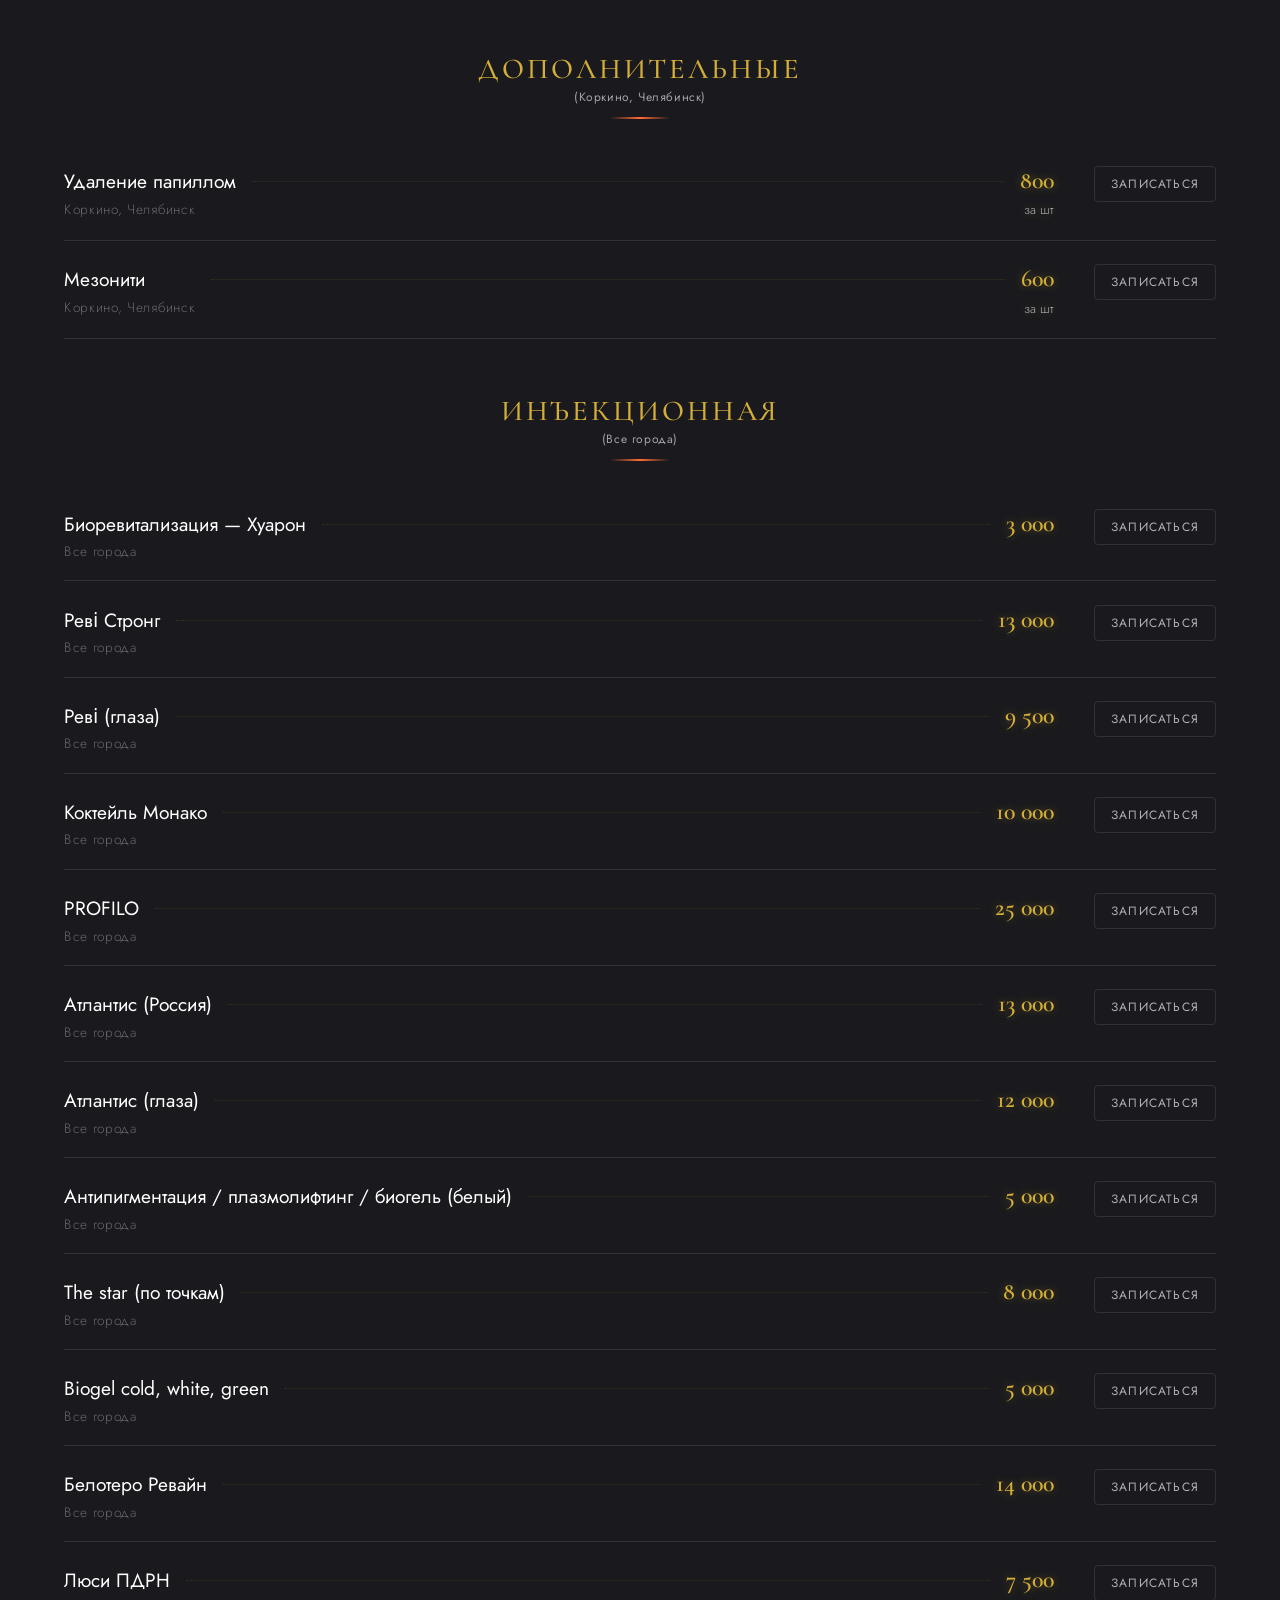
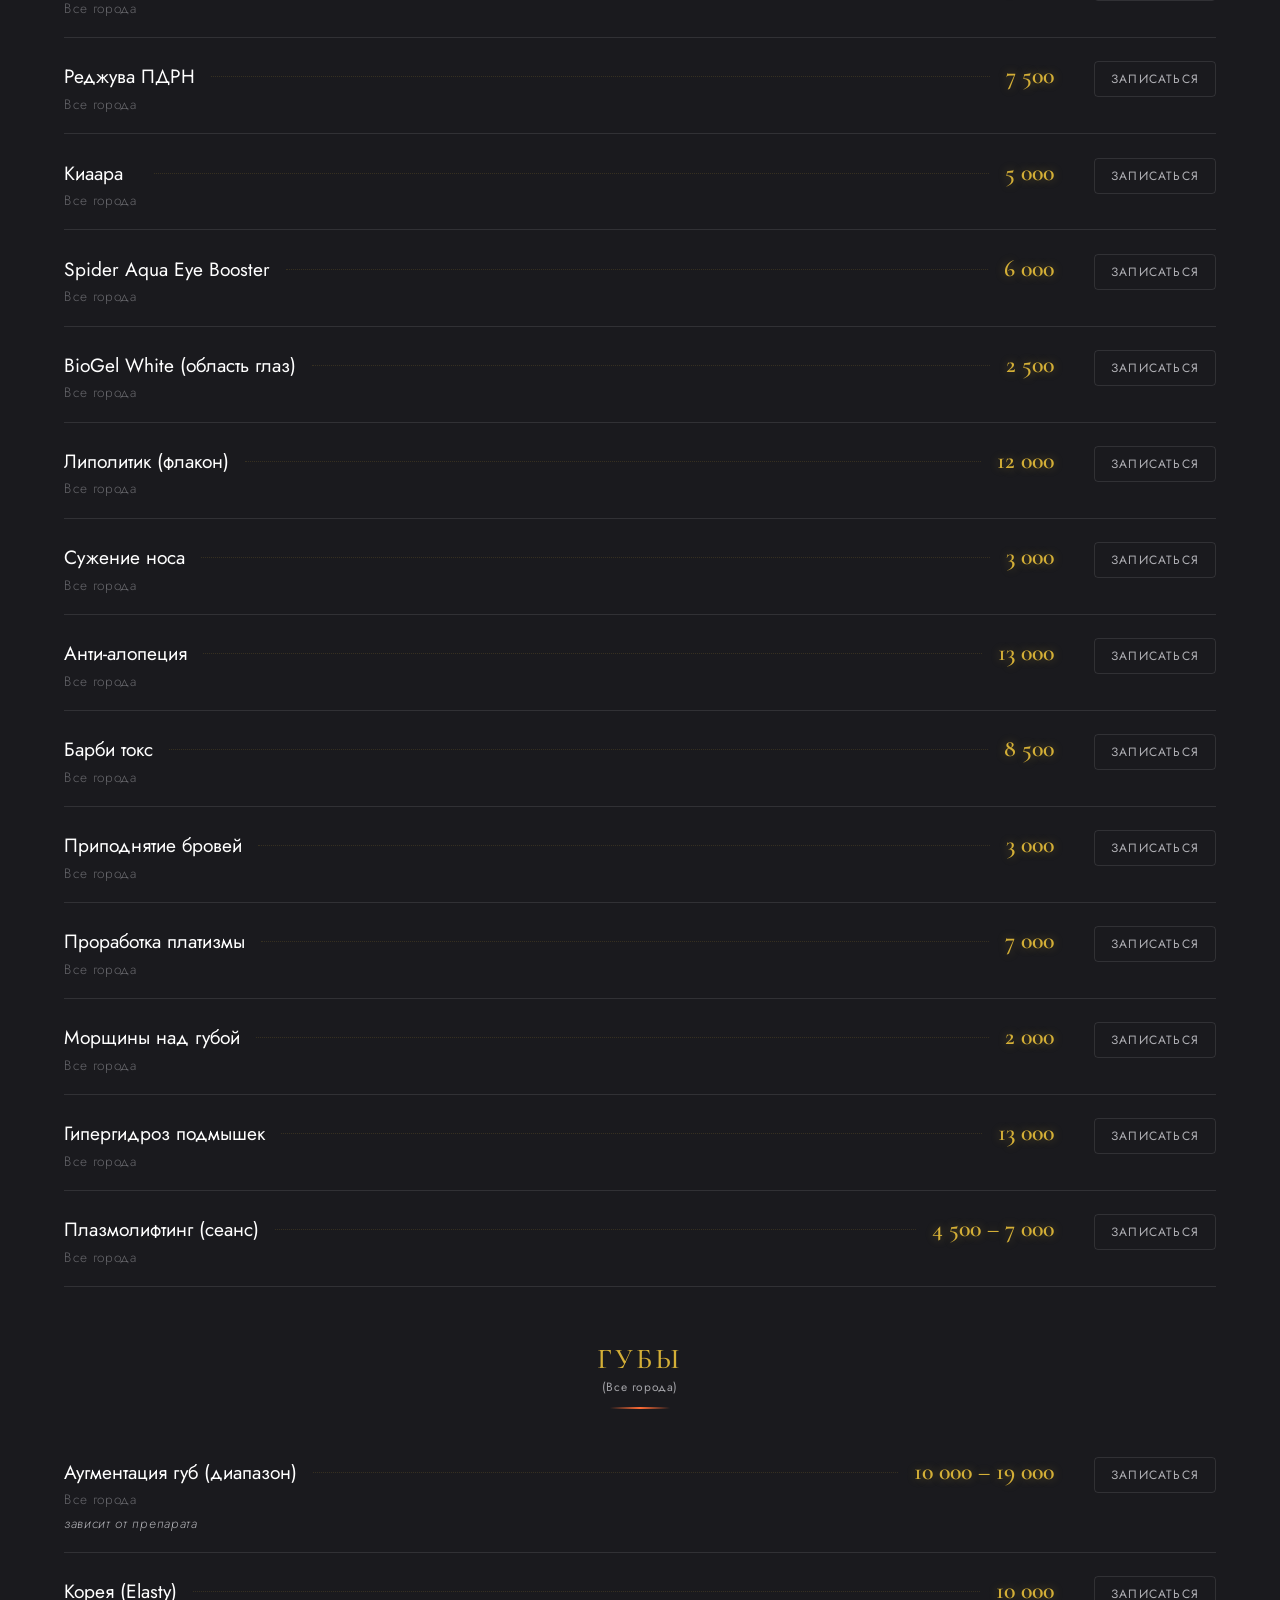
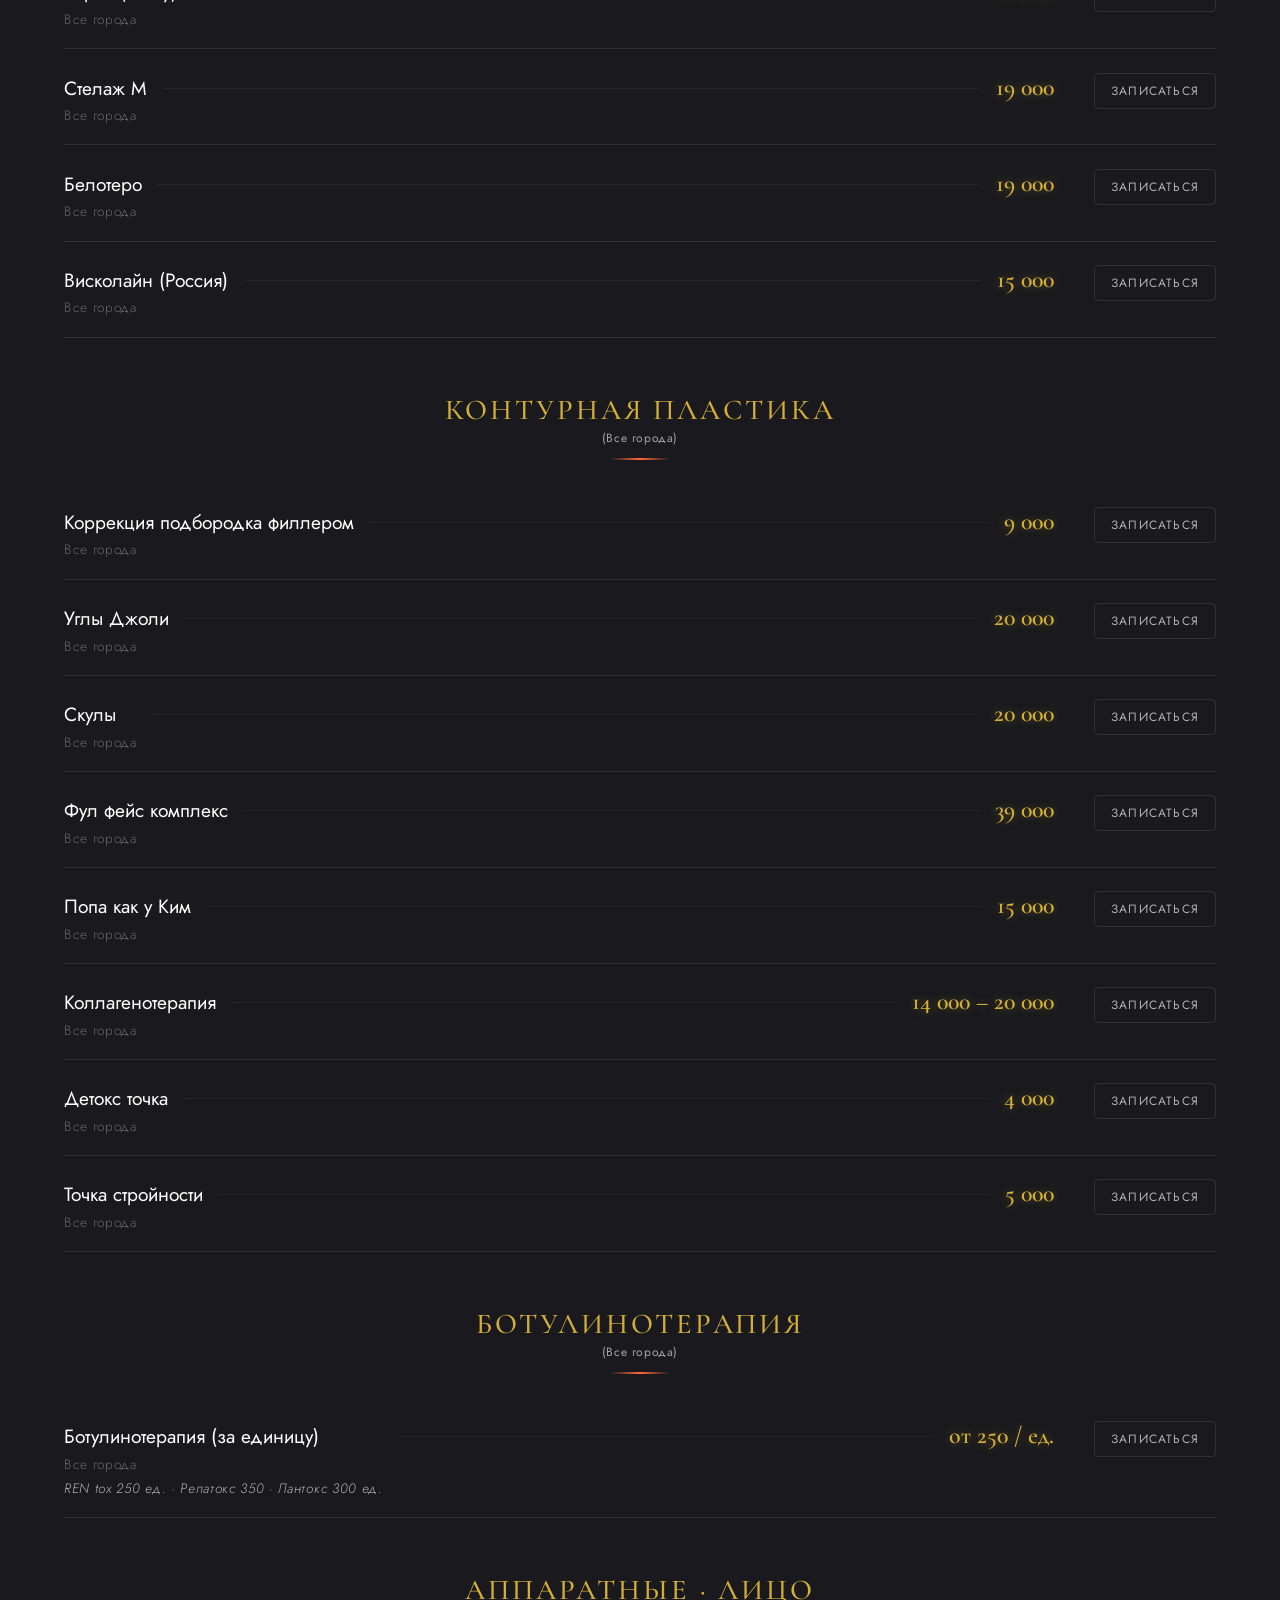
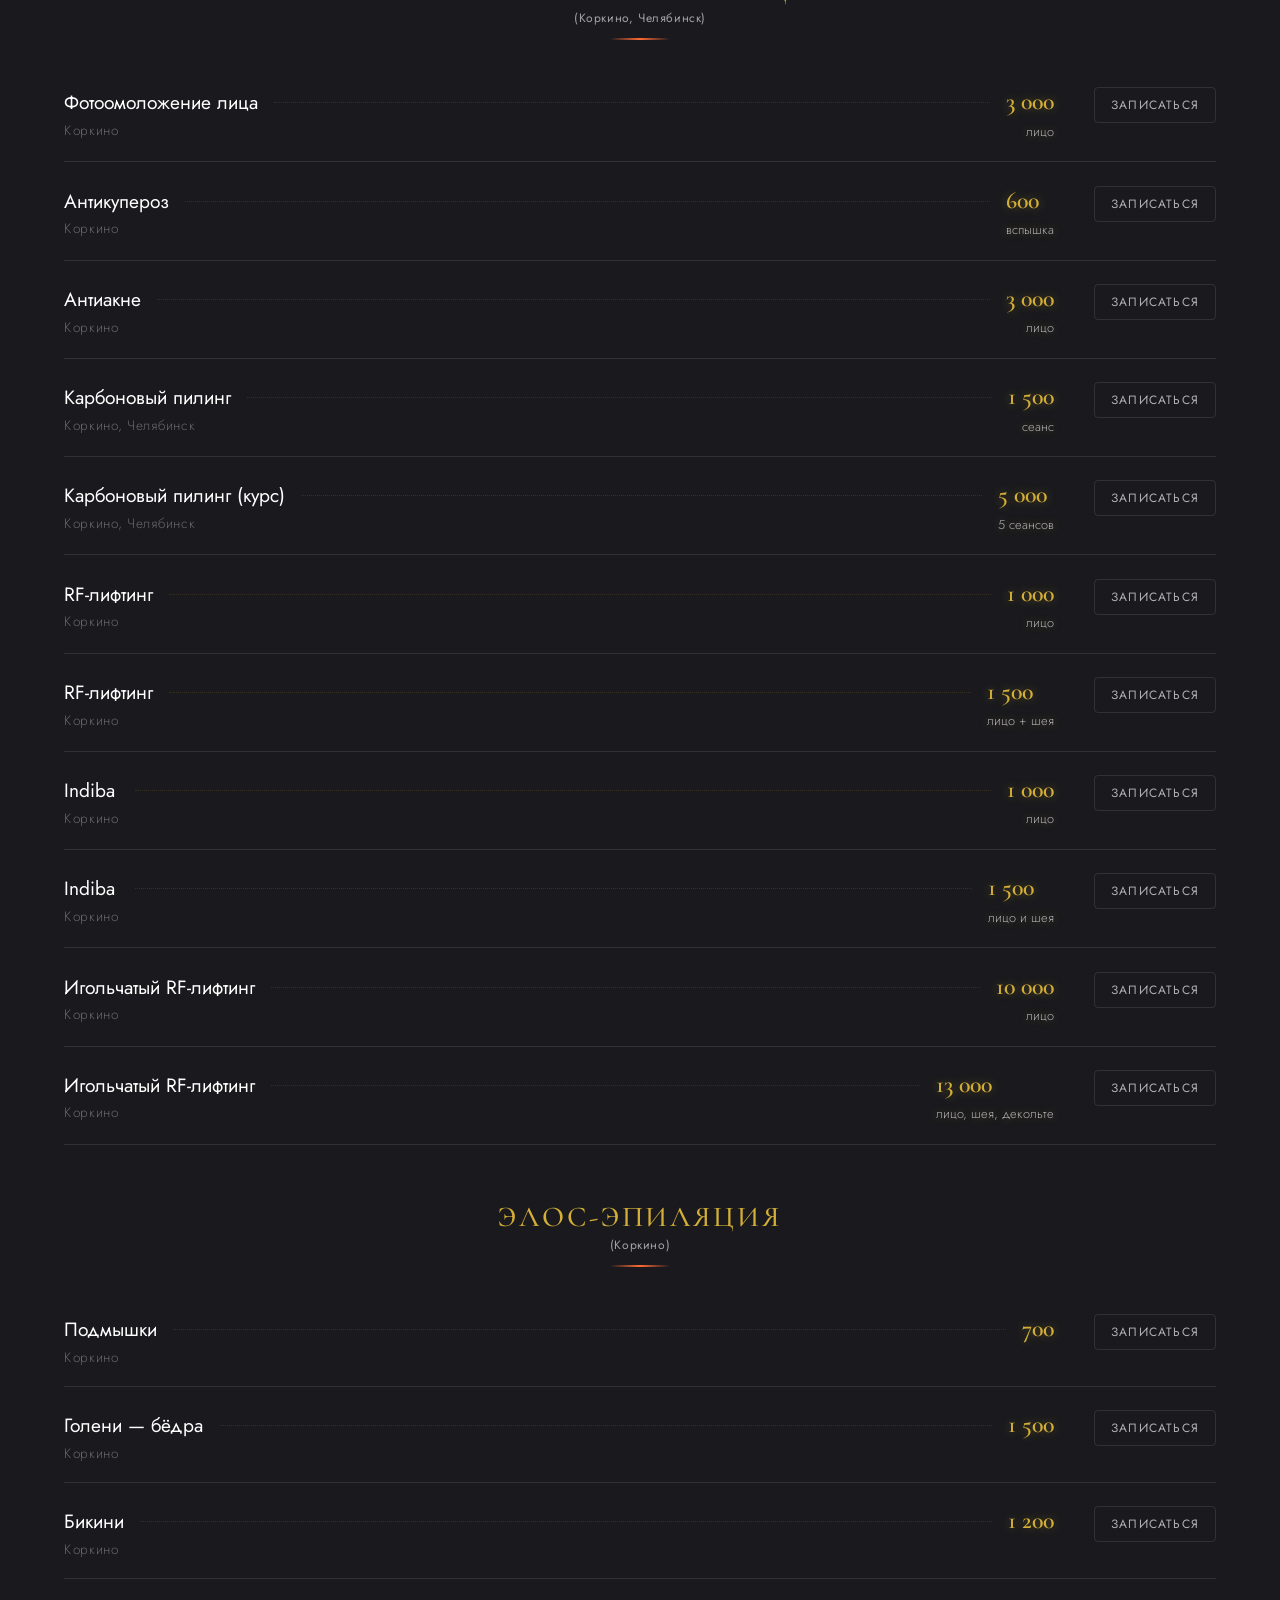
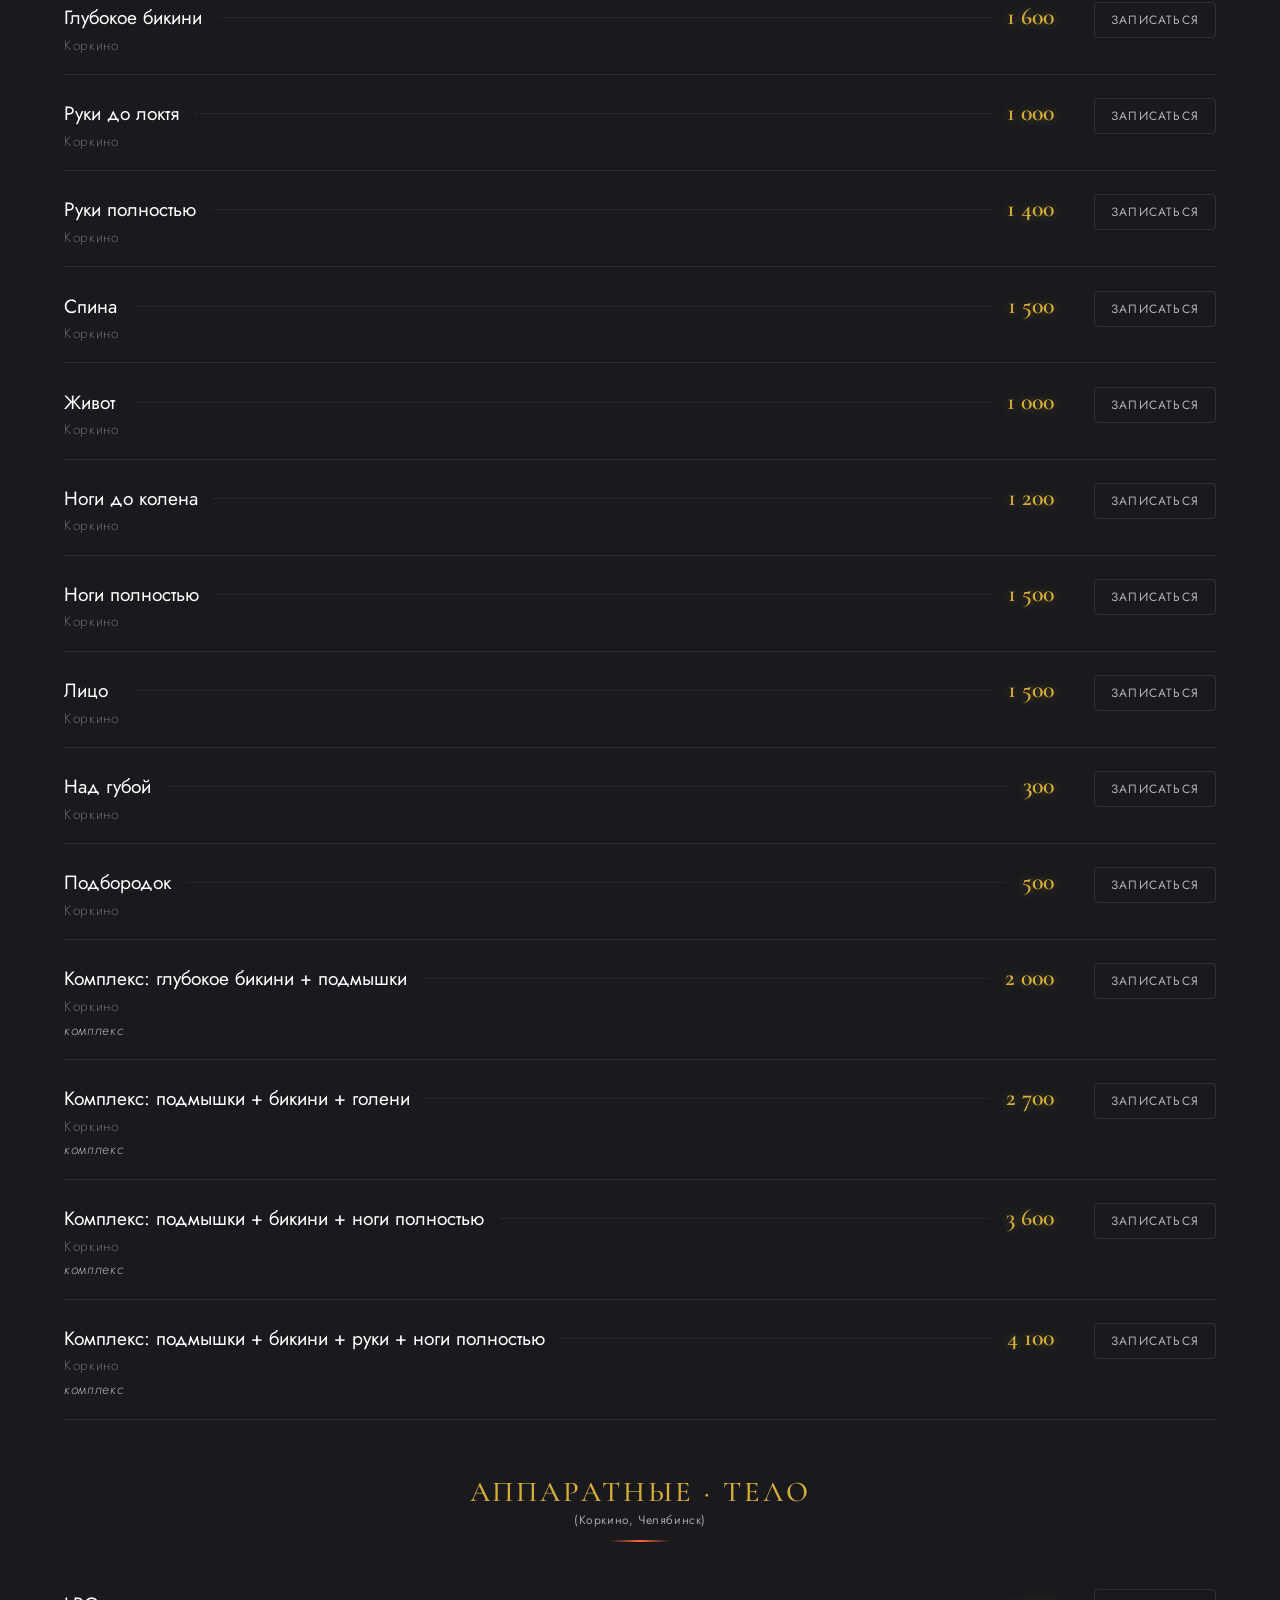
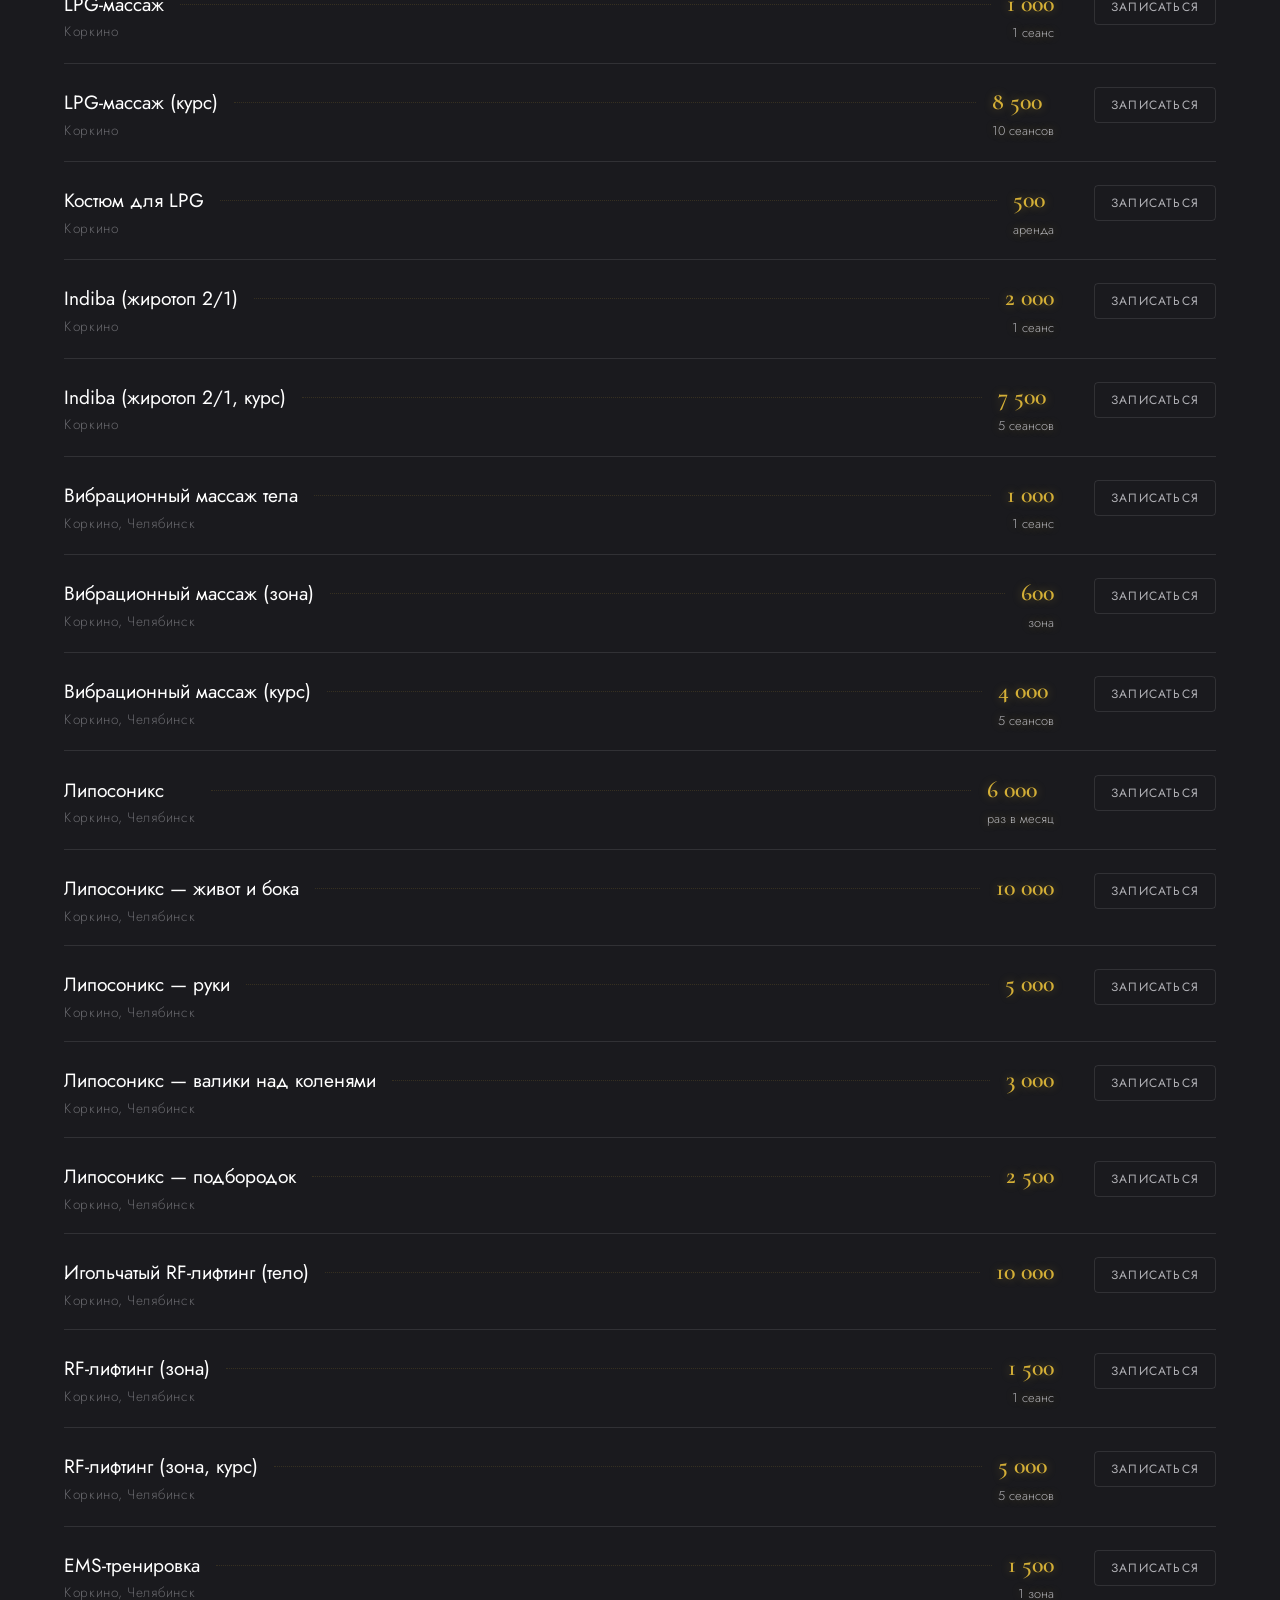
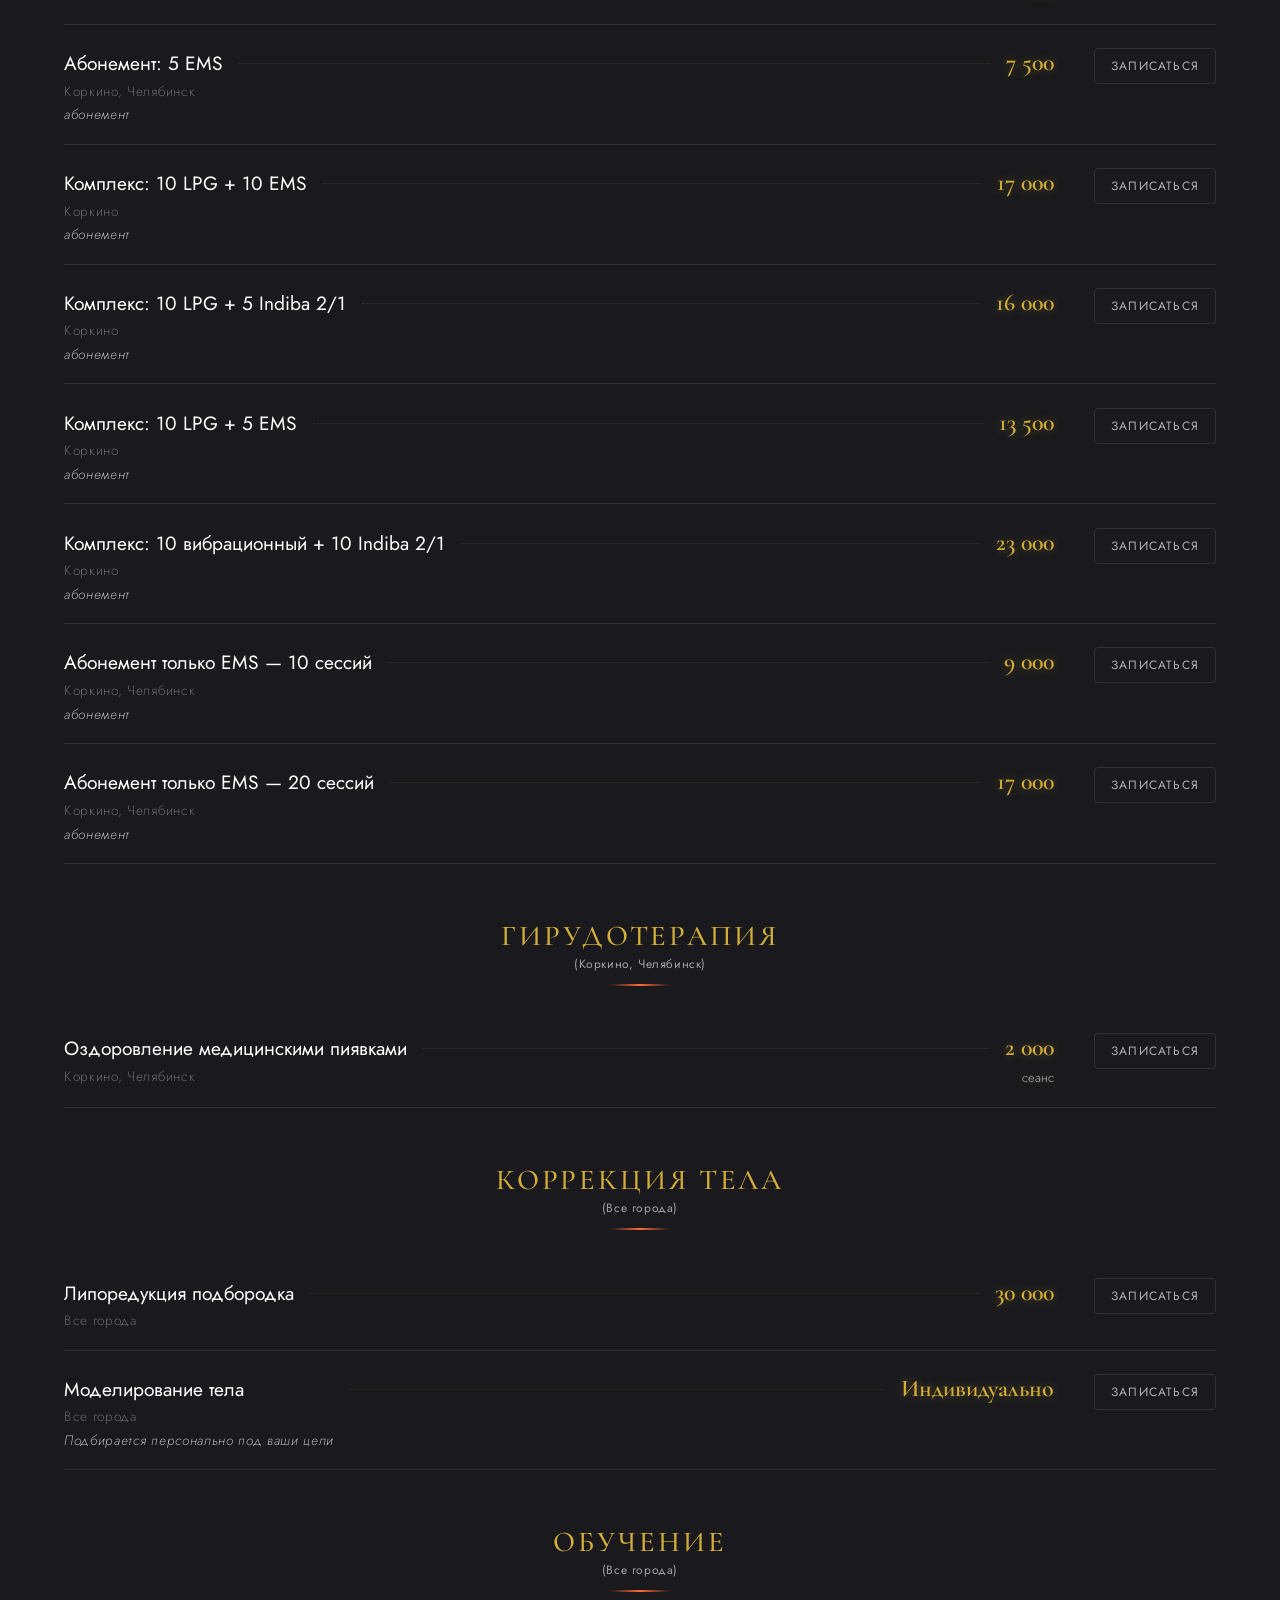
==== commit 1511d563: "Update index.html" ====
--- a/dark-luxury/index.html
+++ b/dark-luxury/index.html
@@ -306,24 +306,38 @@
   date.min=tm.toISOString().split('T')[0];
   date.value=tm.toISOString().split('T')[0];
 
+  function formatISO(iso){
+    const p=iso.split('-');
+    return `${p[2]}.${p[1]}.${p[0]}`;
+  }
+  function todayISO(){
+    const n=new Date();
+    return n.getFullYear()+'-'+String(n.getMonth()+1).padStart(2,'0')+'-'+String(n.getDate()).padStart(2,'0');
+  }
+  function nowHHMM(){
+    const n=new Date();
+    return String(n.getHours()).padStart(2,'0')+':'+String(n.getMinutes()).padStart(2,'0');
+  }
+
   async function render(iso){
     grid.innerHTML='';
     if(!iso){status.textContent="Сначала выберите дату";return;}
     let busy=[];
     try{
-      const r=await fetch(`${API_BASE_URL}/api/bookings/availability?date=${iso}`);
+      const r=await fetch(`${API_BASE_URL}/api/bookings/availability?date=${iso}`,{cache:'no-store'});
       if(r.ok){const d=await r.json();busy=(d.busy||[]).map(x=>x.time);}
-    }catch(e){/* бэкенд недоступен — слоты остаются по хешу */}
-    let h=0;for(let i=0;i<iso.length;i++)h=((h<<5)-h)+iso.charCodeAt(i);
+    }catch(e){/* бэкенд недоступен — слоты остаются доступными */}
+    const isToday = iso === todayISO();
+    const now = isToday ? nowHHMM() : '';
     TIMES.forEach((t,i)=>{
       const b=document.createElement('button');
       b.type='button';b.className='slot-btn';b.textContent=t;
-      const taken=busy.includes(t)||(!busy.length&&(h+i)%3===0);
+      const taken = busy.includes(t) || (isToday && t <= now);
       if(taken){b.classList.add('disabled');b.disabled=true;}
       else b.addEventListener('click',()=>{
         grid.querySelectorAll('.slot-btn').forEach(x=>x.classList.remove('active'));
         b.classList.add('active');time.value=t;
-        status.textContent=`Выбрано: ${new Date(iso).toLocaleDateString('ru-RU')} в ${t}`;
+        status.textContent=`Выбрано: ${formatISO(iso)} в ${t}`;
         status.style.color='var(--gold)';
       });
       grid.appendChild(b);
@@ -413,4 +427,4 @@
 </script>
 
 </body>
-</html>+</html>
